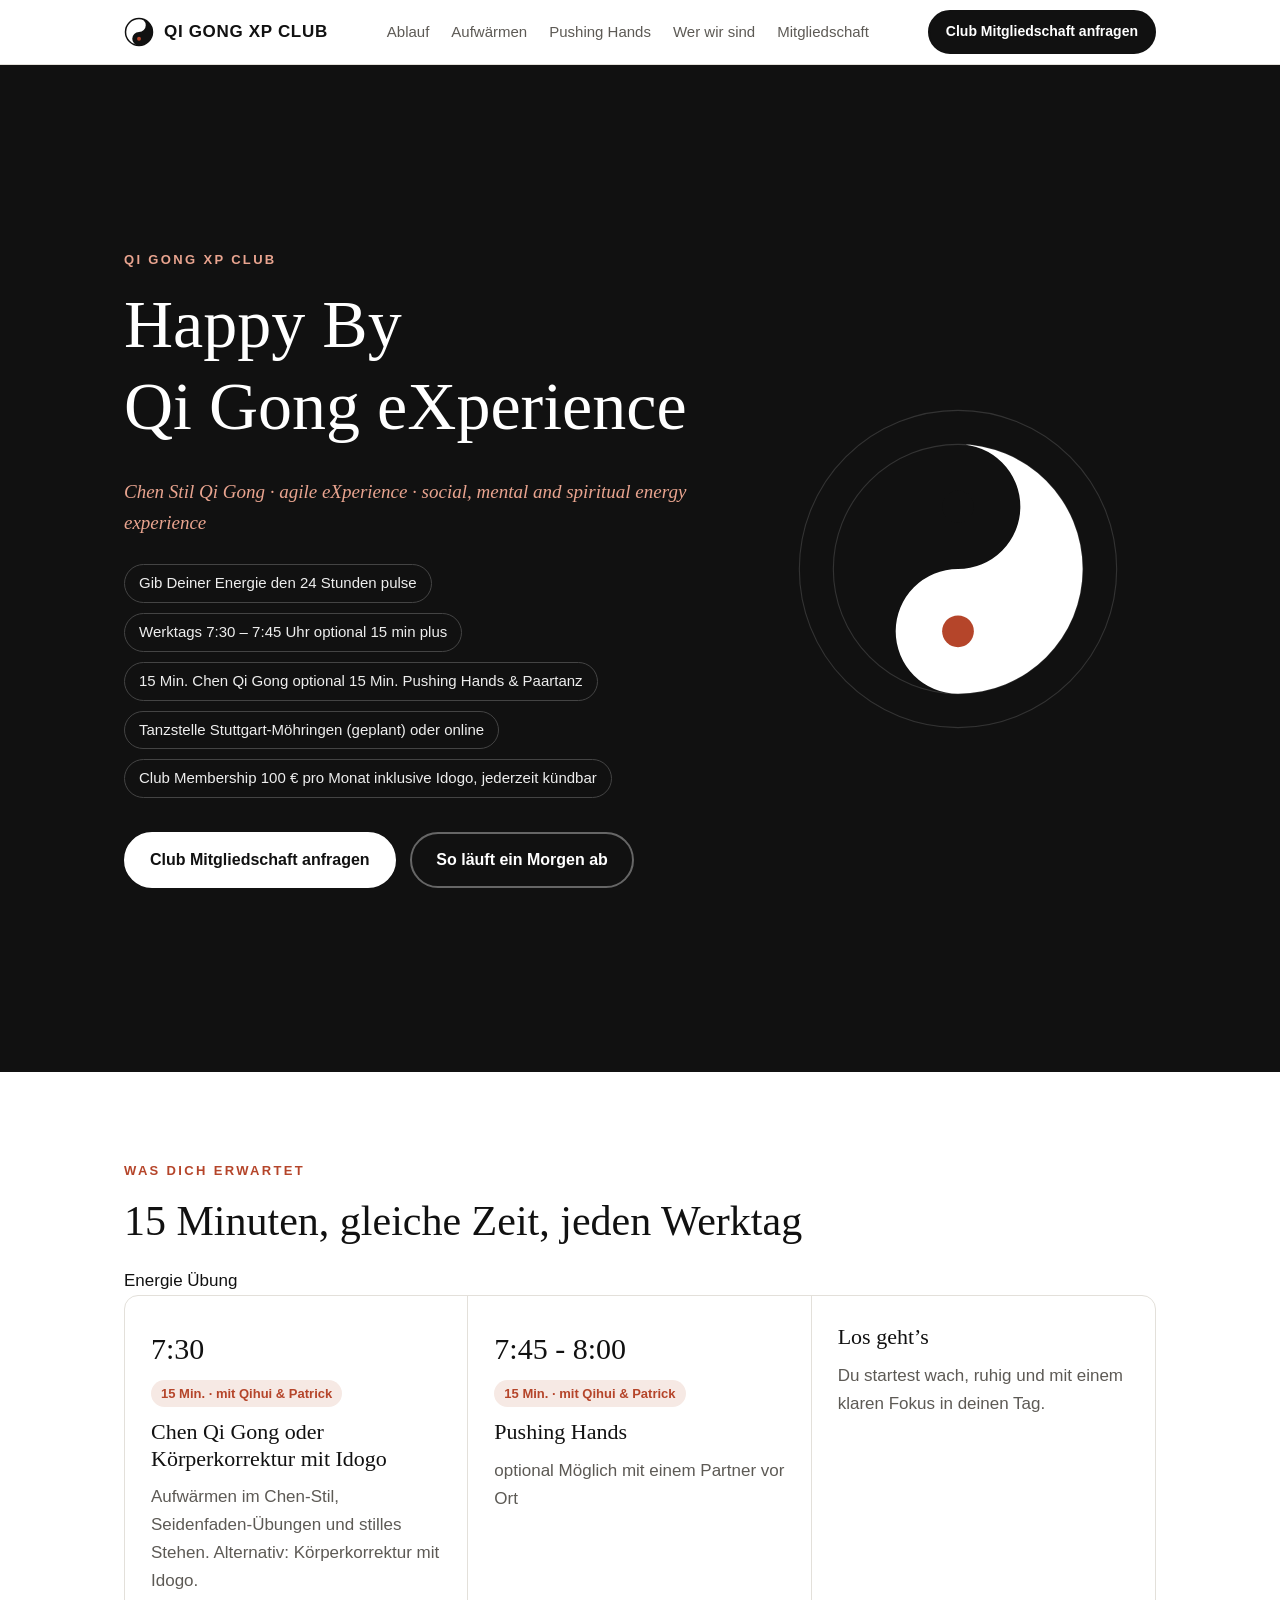
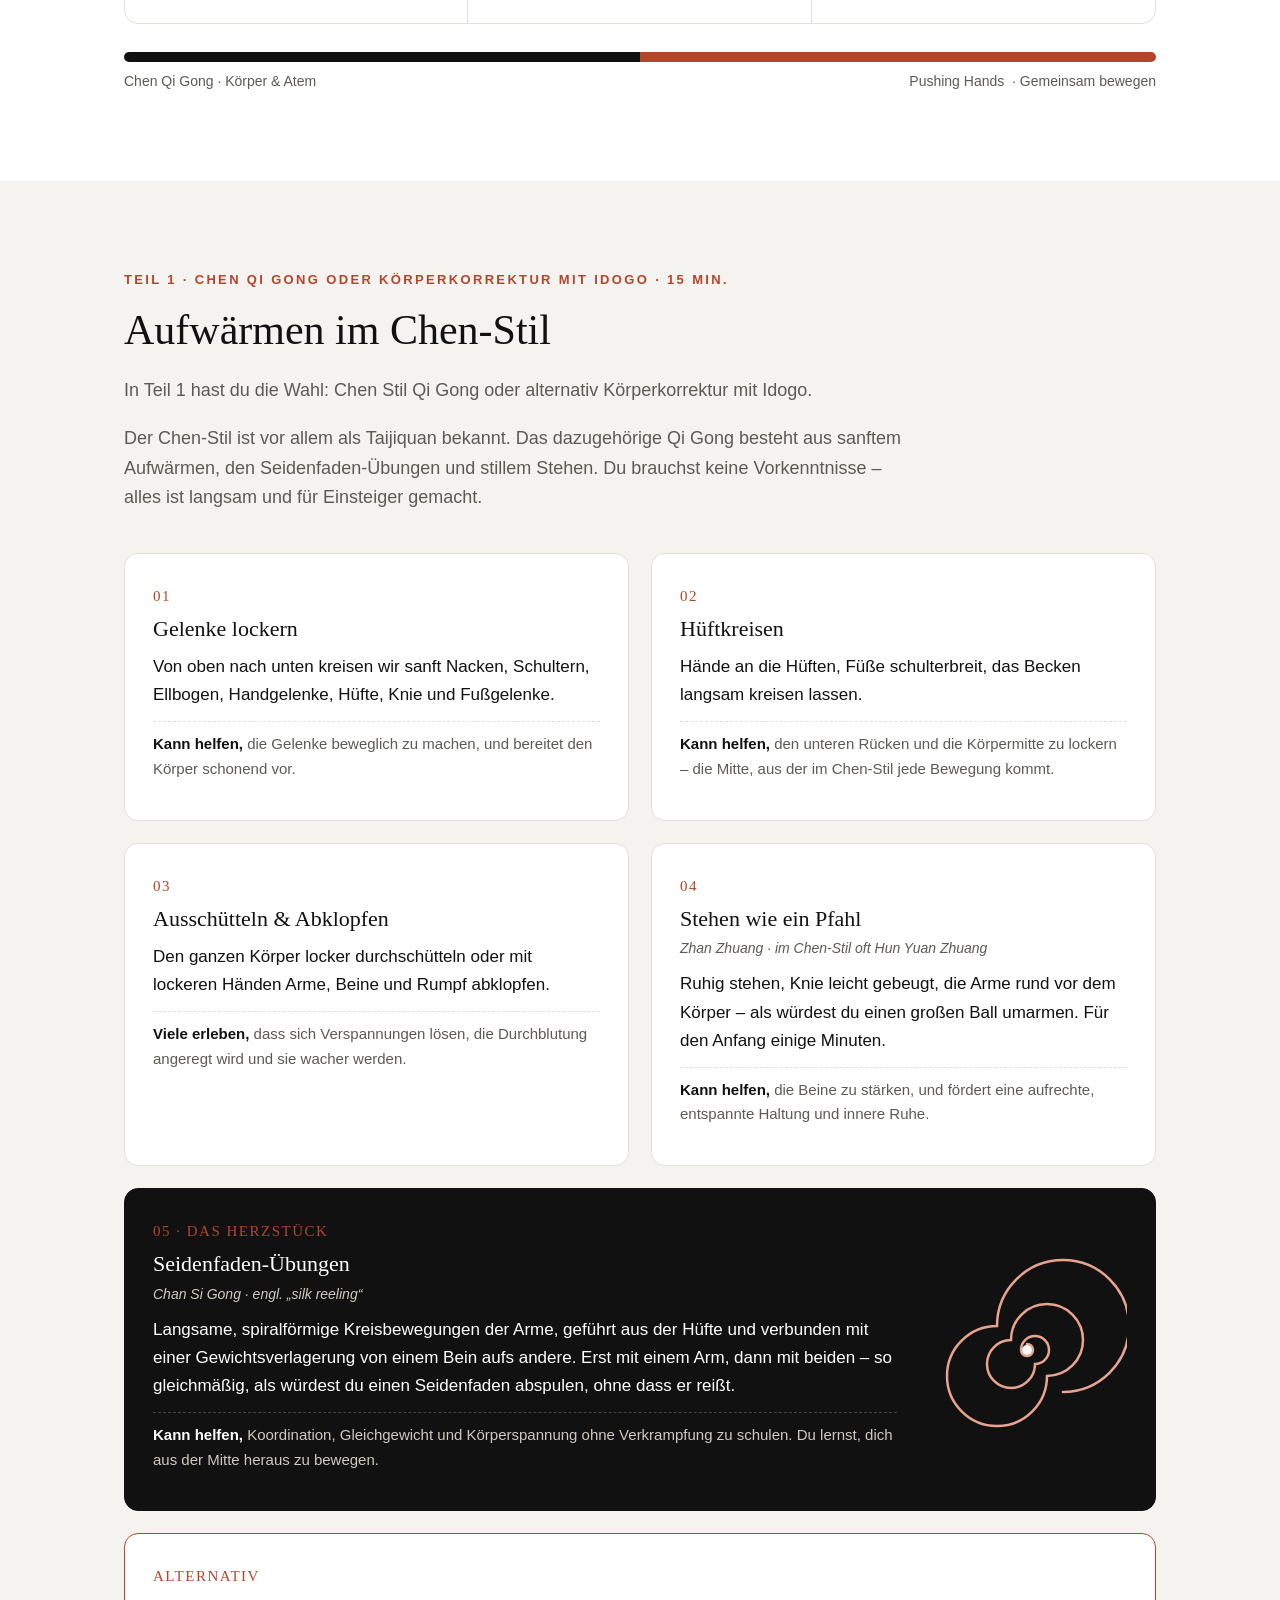
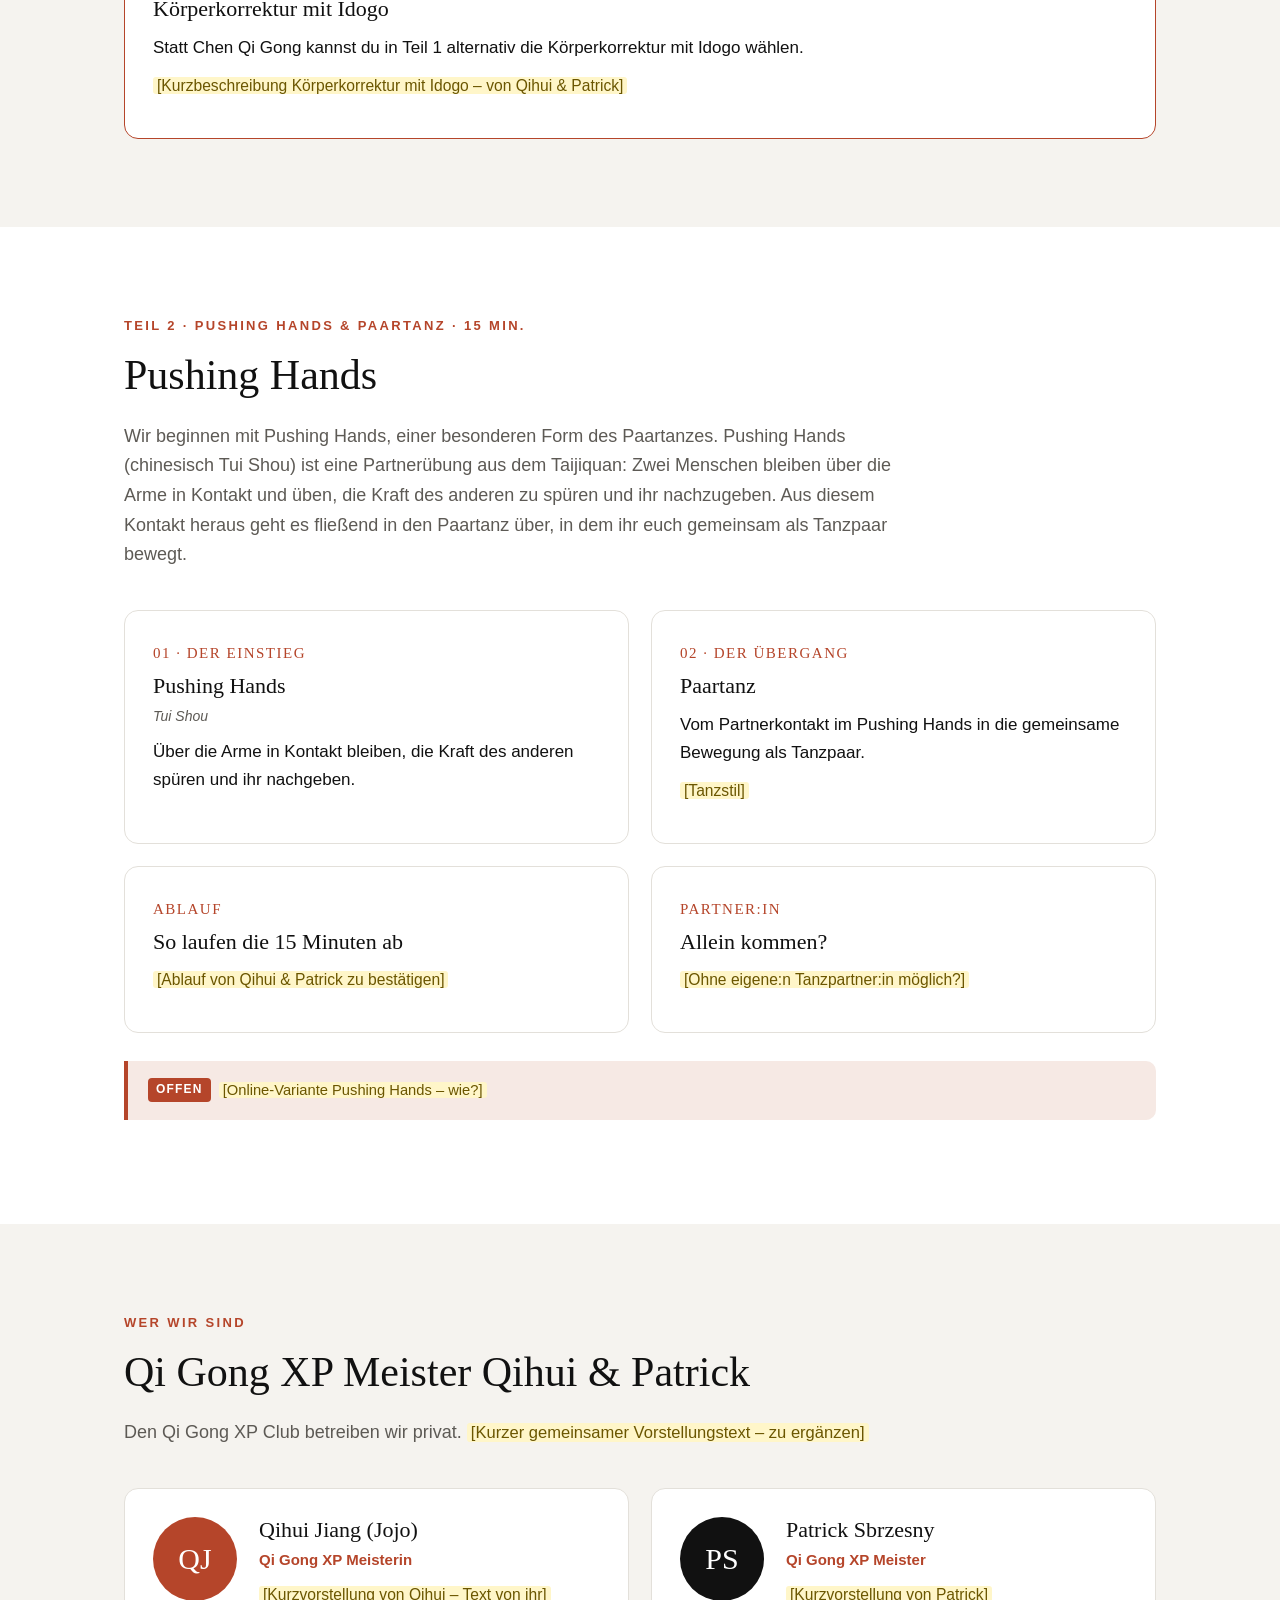
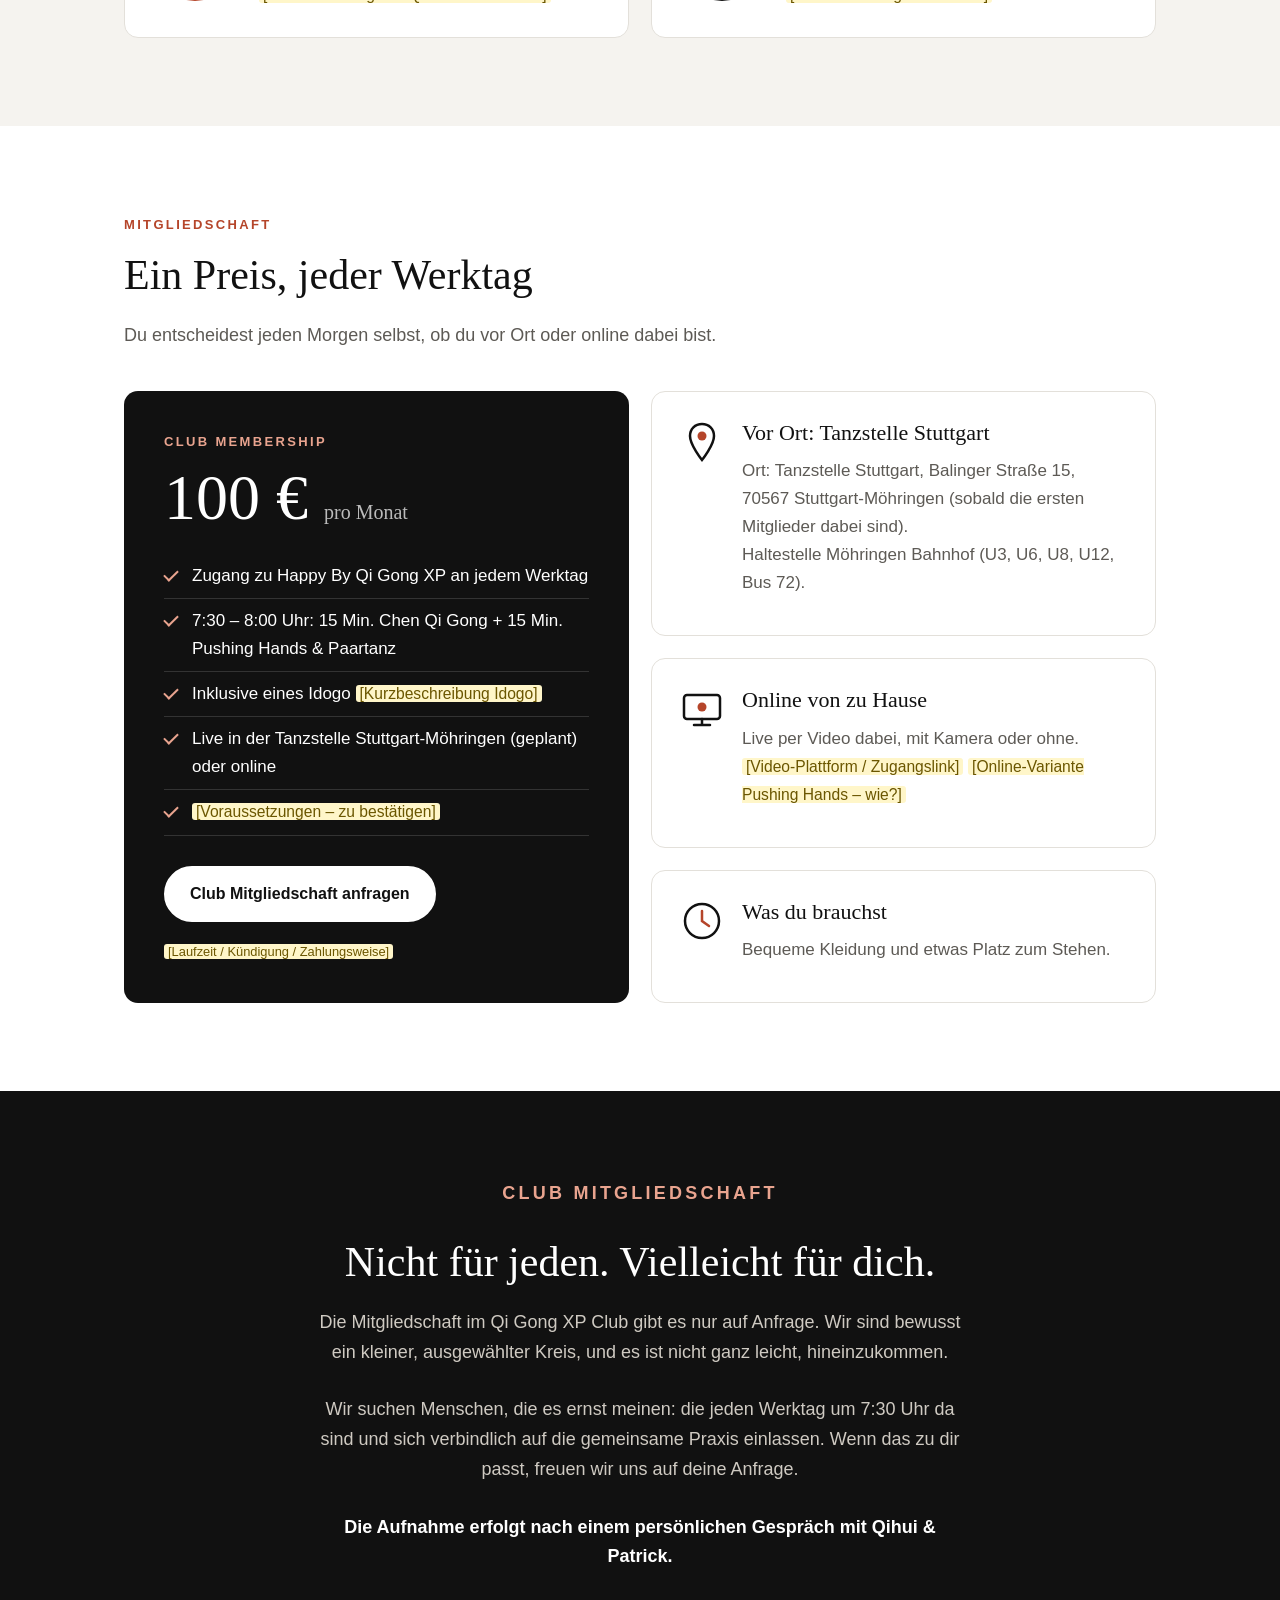
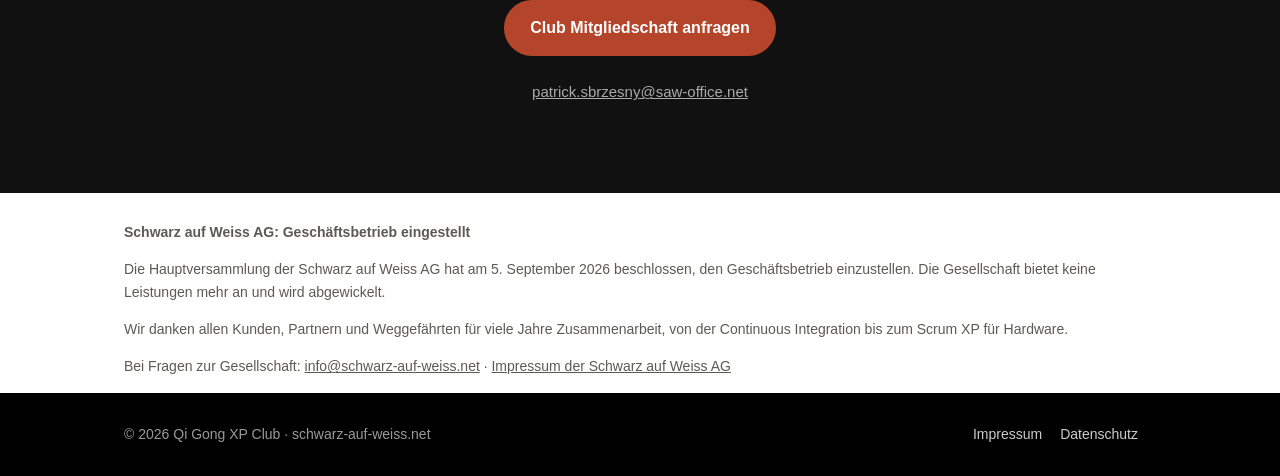
==== index.html @ 01de6d18 "Veranstaltungsort: Tanzstelle Stuttgart" ====
<!DOCTYPE html>
<html lang="de"><head>
<meta charset="utf-8">
<meta name="viewport" content="width=device-width, initial-scale=1">
<title>Happy By Qi Gong XP – Qi Gong XP Club, werktags 7:30 Uhr</title>
<meta name="description" content="Happy By Qi Gong XP: werktags 7:30–8:00 Uhr 15 Minuten Chen Qi Gong und 15 Minuten Pushing Hands, übergehend in Paartanz. Live vor Ort in Stuttgart-Möhringen (geplant: Tanzstelle Stuttgart, Balinger Straße 15) oder online. Club Membership 100 € pro Monat.">
<meta name="robots" content="noindex">
<style>
  :root{
    --ink:#111; --paper:#fff; --soft:#f5f3ef; --line:#e3e0da; --muted:#5d5a55;
    --accent:#b5452a; --accent-soft:#f6e9e4;
    --max:1080px;
    --font:-apple-system,BlinkMacSystemFont,"Segoe UI",Roboto,"Helvetica Neue",Arial,sans-serif;
    --serif:Georgia,"Times New Roman",serif;
  }
  *{box-sizing:border-box}
  html{scroll-behavior:smooth}
  body{margin:0;font-family:var(--font);color:var(--ink);background:var(--paper);line-height:1.65;font-size:17px;-webkit-font-smoothing:antialiased}
  a{color:inherit}
  .wrap{max-width:var(--max);margin:0 auto;padding:0 24px}
  header.nav{position:sticky;top:0;z-index:10;background:rgba(255,255,255,.94);backdrop-filter:blur(6px);border-bottom:1px solid var(--line)}
  header.nav .wrap{display:flex;align-items:center;justify-content:space-between;height:64px;gap:16px}
  .logo{display:flex;align-items:center;gap:10px;font-weight:700;letter-spacing:.04em;text-decoration:none}
  .logo svg{width:30px;height:30px}
  nav ul{list-style:none;display:flex;gap:22px;margin:0;padding:0;font-size:15px}
  nav a{text-decoration:none;color:var(--muted)}
  nav a:hover{color:var(--ink)}
  .btn{display:inline-block;background:var(--ink);color:#fff;text-decoration:none;padding:13px 24px;border-radius:999px;font-weight:600;font-size:16px;border:2px solid var(--ink);transition:.2s}
  .btn:hover{background:var(--accent);border-color:var(--accent)}
  .btn.ghost{background:transparent;color:var(--ink)}
  .btn.ghost:hover{background:var(--ink);color:#fff;border-color:var(--ink)}
  .btn.small{padding:8px 16px;font-size:14px}

  /* Hero */
  .hero{background:var(--ink);color:#fff;position:relative;overflow:hidden}
  .hero .wrap{display:grid;grid-template-columns:1.2fr .8fr;align-items:center;gap:40px;padding-top:96px;padding-bottom:96px}
  .eyebrow{text-transform:uppercase;letter-spacing:.18em;font-size:13px;color:var(--accent);font-weight:700;margin:0 0 14px}
  .hero .eyebrow{color:#e9a48f}
  h1,h2,h3{font-family:var(--serif);font-weight:400;line-height:1.2;margin:0 0 .5em}
  h1{font-size:clamp(40px,6vw,68px)}
  h2{font-size:clamp(30px,4vw,42px)}
  h3{font-size:22px}
  .hero p.tagline{font-family:var(--serif);font-style:italic;font-size:19px;color:#e9a48f;margin:-6px 0 18px;max-width:36em}
  .hero p.lead{font-size:20px;color:#d8d5cf;max-width:34em}
  .hero .facts{display:flex;flex-wrap:wrap;gap:10px;margin:26px 0 34px;padding:0;list-style:none}
  .hero .facts li{border:1px solid #444;border-radius:999px;padding:6px 14px;font-size:15px;color:#eee}
  .hero .btn{background:#fff;color:var(--ink);border-color:#fff}
  .hero .btn:hover{background:var(--accent);border-color:var(--accent);color:#fff}
  .hero .btn.ghost{background:transparent;color:#fff;border-color:#666;margin-left:10px}
  .hero-art{display:flex;justify-content:center}
  .hero-art svg{width:100%;max-width:340px;height:auto}

  section{padding:88px 0}
  section.alt{background:var(--soft)}
  .intro{max-width:44em;color:var(--muted);font-size:18px;margin-bottom:40px}

  /* Timeline */
  .timeline{display:grid;grid-template-columns:repeat(3,1fr);gap:0;border:1px solid var(--line);border-radius:14px;overflow:hidden;background:#fff}
  .tl{padding:28px 26px;border-right:1px solid var(--line)}
  .tl:last-child{border-right:none}
  .tl .time{font-family:var(--serif);font-size:30px}
  .tl .dur{display:inline-block;background:var(--accent-soft);color:var(--accent);font-weight:700;font-size:13px;padding:3px 10px;border-radius:999px;margin:6px 0 12px}
  .tl p{margin:0;color:var(--muted)}
  .bar{display:flex;height:10px;border-radius:999px;overflow:hidden;margin:28px 0 8px}
  .bar span:first-child{flex:1;background:var(--ink)}
  .bar span:last-child{flex:1;background:var(--accent)}
  .bar-legend{display:flex;justify-content:space-between;font-size:14px;color:var(--muted)}

  /* Cards */
  .cards{display:grid;grid-template-columns:repeat(2,1fr);gap:22px}
  .card{background:#fff;border:1px solid var(--line);border-radius:14px;padding:28px;position:relative}
  .card .num{font-family:var(--serif);color:var(--accent);font-size:15px;letter-spacing:.1em}
  .card h3{margin-top:6px}
  .card .zh{color:var(--muted);font-size:14px;font-style:italic;margin:-6px 0 10px}
  .card p{margin:0 0 10px}
  .card .effect{border-top:1px dashed var(--line);padding-top:10px;margin-top:12px;font-size:15px;color:var(--muted)}
  .card .effect strong{color:var(--ink)}
  .card.feature{grid-column:1/-1;background:var(--ink);color:#fff;border-color:var(--ink);display:grid;grid-template-columns:1fr 200px;gap:30px;align-items:center}
  .card.feature .zh,.card.feature .effect{color:#cfcac2}
  .card.feature .effect{border-color:#444}
  .card.feature .effect strong{color:#fff}
  .card.feature svg{width:100%;height:auto}

  /* Sitting */
  .sit{display:grid;grid-template-columns:.8fr 1.2fr;gap:56px;align-items:start}
  .sit-art{background:#fff;border:1px solid var(--line);border-radius:14px;padding:30px;display:flex;justify-content:center}
  .sit-art svg{width:100%;max-width:280px;height:auto}
  dl.steps{margin:0}
  dl.steps dt{font-weight:700;margin-top:18px;display:flex;align-items:center;gap:10px}
  dl.steps dt::before{content:"";width:8px;height:8px;border-radius:50%;background:var(--accent);flex:none}
  dl.steps dd{margin:4px 0 0 18px;color:var(--muted)}
  .note{background:var(--accent-soft);border-left:4px solid var(--accent);padding:16px 20px;border-radius:0 10px 10px 0;margin-top:28px;font-size:16px}
  .tag{display:inline-block;font-size:12px;font-weight:700;text-transform:uppercase;letter-spacing:.1em;background:var(--accent);color:#fff;padding:2px 8px;border-radius:4px;margin-right:8px;vertical-align:2px}

  /* Abschnitt-Layouts */
  .lead-quote{font-family:var(--serif);font-size:22px;line-height:1.5;max-width:40em;margin:0 0 14px}
  .form3{display:grid;grid-template-columns:repeat(3,1fr);gap:22px;margin:36px 0 48px}
  .form3 .q h3{margin:0 0 8px}
  .steps5{list-style:none;margin:0 0 14px;padding:0;border:1px solid var(--line);border-radius:14px;background:#fff;overflow:hidden}
  .steps5 li{display:grid;grid-template-columns:70px 1fr;gap:20px;padding:20px 26px;border-bottom:1px solid var(--line)}
  .steps5 li:last-child{border-bottom:none}
  .steps5 .min{font-family:var(--serif);font-size:26px;color:var(--accent);line-height:1.1}
  .steps5 .min small{display:block;font-family:var(--font);font-size:12px;color:var(--muted);letter-spacing:.08em;text-transform:uppercase}
  .steps5 h3{font-size:20px;margin:0 0 4px}
  .steps5 p{margin:0;color:var(--muted)}
  .sub{font-family:var(--serif);font-size:26px;margin:48px 0 18px}
  .qlist{display:grid;grid-template-columns:repeat(5,1fr);gap:14px}
  .qlist .q{padding:22px}
  .qlist .q .mark{font-size:36px}
  .qlist .q p.big{font-size:19px;margin:6px 0 0}
  .copylines{display:grid;grid-template-columns:repeat(3,1fr);gap:22px;margin-top:40px}
  .copylines p{margin:0;font-family:var(--serif);font-size:19px;border-left:3px solid var(--accent);padding-left:16px}
  @media (max-width:860px){.form3,.copylines,.qlist{grid-template-columns:1fr}.steps5 li{grid-template-columns:56px 1fr;padding:18px}}
  /* Karten */
  .questions{display:grid;grid-template-columns:repeat(auto-fit,minmax(260px,1fr));gap:22px;margin-top:10px}
  .q{border:1px solid var(--line);border-radius:14px;padding:30px;background:#fff}
  .q .mark{font-family:var(--serif);font-size:56px;line-height:1;color:var(--accent)}
  .q p.big{font-family:var(--serif);font-size:24px;margin:8px 0 10px;color:var(--ink)}
  .q p{color:var(--muted);margin:0}
  .q p.big{color:var(--ink);margin:8px 0 10px}

  /* About */
  .people{display:grid;grid-template-columns:repeat(2,1fr);gap:22px}
  .person{display:flex;gap:22px;align-items:flex-start;border:1px solid var(--line);border-radius:14px;padding:28px;background:#fff}
  .avatar{flex:none;width:84px;height:84px;border-radius:50%;background:var(--ink);color:#fff;display:flex;align-items:center;justify-content:center;font-family:var(--serif);font-size:30px}
  .person.q2 .avatar{background:var(--accent)}
  .person .role{color:var(--accent);font-weight:600;font-size:15px;margin:-6px 0 8px}
  .person p{margin:0;color:var(--muted)}
  .ph{background:#fff6c9;color:#6b5600;padding:0 4px;border-radius:3px;font-size:.92em}
  .card.feature .ph,.hero .ph,footer .ph,.contact .ph{background:#3a3524;color:#ffe58a}

  /* Pricing */
  .pricing{display:grid;grid-template-columns:1fr 1fr;gap:22px;align-items:stretch}
  .price-card{background:var(--ink);color:#fff;border-radius:14px;padding:40px}
  .price{font-family:var(--serif);font-size:64px;line-height:1;margin:10px 0}
  .price small{font-size:20px;color:#bbb}
  .price-card ul{list-style:none;padding:0;margin:24px 0 30px}
  .price-card li{padding:8px 0 8px 28px;border-bottom:1px solid #333;position:relative}
  .price-card li::before{content:"";position:absolute;left:0;top:16px;width:12px;height:6px;border-left:2px solid #e9a48f;border-bottom:2px solid #e9a48f;transform:rotate(-45deg)}
  .price-card .btn{background:#fff;color:var(--ink);border-color:#fff}
  .price-card .btn:hover{background:var(--accent);border-color:var(--accent);color:#fff}
  .modes{display:grid;gap:22px}
  .mode{border:1px solid var(--line);border-radius:14px;padding:28px;background:#fff;display:flex;gap:18px}
  .mode svg{flex:none;width:44px;height:44px}
  .mode p{margin:0;color:var(--muted)}

  /* Contact */
  .contact{background:var(--ink);color:#fff;text-align:center}
  .contact p{color:#cfcac2;max-width:36em;margin:0 auto 28px;font-size:18px}
  .contact .btn{background:var(--accent);border-color:var(--accent)}
  .contact .btn:hover{background:#fff;color:var(--ink);border-color:#fff}
  .contact .meta{margin-top:24px;font-size:15px;color:#aaa}

  footer{background:#000;color:#999;font-size:14px;padding:30px 0}
  footer .wrap{display:flex;flex-wrap:wrap;justify-content:space-between;gap:14px}
  footer a{color:#ccc;text-decoration:none;margin-right:18px}

  .disclaimer{font-size:14px;color:var(--muted);margin-top:28px}

  @media (max-width:860px){
    nav ul{display:none}
    .hero .wrap,.sit,.pricing,.people{grid-template-columns:1fr}
    .hero .wrap{padding-top:64px;padding-bottom:64px}
    .hero-art{order:-1}
    .hero-art svg{max-width:200px}
    .timeline{grid-template-columns:1fr}
    .tl{border-right:none;border-bottom:1px solid var(--line)}
    .tl:last-child{border-bottom:none}
    .cards{grid-template-columns:1fr}
    .card.feature{grid-template-columns:1fr}
    .card.feature svg{max-width:160px}
    section{padding:64px 0}
    .hero .btn.ghost{margin:10px 0 0}
    .logo{font-size:14px;white-space:nowrap}
    .btn.small{white-space:nowrap;padding:7px 12px;font-size:13px}
    .logo-text{display:none}
    .person{flex-direction:column;gap:14px}
    .ph{white-space:normal}
    .price{font-size:52px}
    .price-card{padding:30px 24px}
  }
</style>
</head>
<body style="">


<header class="nav">
  <div class="wrap">
    <a class="logo" href="#top" aria-label="Qi Gong XP Club">
      <svg viewBox="0 0 40 40" aria-hidden="true"><circle cx="20" cy="20" r="18" fill="none" stroke="#111" stroke-width="2"></circle><path d="M20 2a18 18 0 0 1 0 36a9 9 0 0 1 0-18a9 9 0 0 0 0-18z" fill="#111"></path><circle cx="20" cy="11" r="2.6" fill="#fff"></circle><circle cx="20" cy="29" r="2.6" fill="#b5452a"></circle></svg>
      <span class="logo-text">QI GONG XP CLUB</span>
    </a>
    <nav aria-label="Hauptnavigation">
      <ul>
        <li><a href="#ablauf">Ablauf</a></li>
        <li><a href="#aufwaermen">Aufwärmen</a></li>
        <li><a href="#pushing-hands">Pushing Hands</a></li>
        <li><a href="#wir">Wer wir sind</a></li>
        <li><a href="#mitgliedschaft">Mitgliedschaft</a></li>
      </ul>
    </nav>
    <a class="btn small" href="#kontakt">Club Mitgliedschaft anfragen</a>
  </div>
</header>

<main id="top">

<!-- HERO -->
<section class="hero" aria-labelledby="hero-title">
  <div class="wrap">
    <div>
      <p class="eyebrow">Qi Gong XP Club</p>
      <h1 id="hero-title">Happy By <span style="white-space:nowrap">Qi Gong eXperience</span></h1>
      <p class="tagline" lang="en">Chen Stil Qi Gong · agile eXperience · social, mental and spiritual energy experience</p>
      <ul class="facts"><li>Gib Deiner Energie den 24 Stunden pulse</li><li>Werktags 7:30 – 7:45 Uhr optional 15 min plus</li>
        <li>15 Min. Chen Qi Gong optional 15 Min. Pushing Hands &amp; Paartanz</li>
        <li>Tanzstelle Stuttgart-Möhringen (geplant) oder online</li>
        <li>Club Membership 100 € pro Monat inklusive Idogo, jederzeit kündbar</li>
      </ul>
      <a class="btn" href="#kontakt">Club Mitgliedschaft anfragen</a>
      <a class="btn ghost" href="#ablauf">So läuft ein Morgen ab</a>
    </div>
    <div class="hero-art" aria-hidden="true">
      <svg viewBox="0 0 300 300">
        <circle cx="150" cy="150" r="140" fill="none" stroke="#333" stroke-width="1"></circle>
        <circle cx="150" cy="150" r="110" fill="none" stroke="#333" stroke-width="1"></circle>
        <path d="M150 40 a110 110 0 0 1 0 220 a55 55 0 0 1 0-110 a55 55 0 0 0 0-110z" fill="#fff"></path>
        <circle cx="150" cy="95" r="14" fill="#111"></circle>
        <circle cx="150" cy="205" r="14" fill="#b5452a"></circle>
      </svg>
    </div>
  </div>
</section>

<!-- ABLAUF -->
<section id="ablauf" aria-labelledby="ablauf-title">
  <div class="wrap">
    <p class="eyebrow">Was dich erwartet</p>
    <h2 id="ablauf-title">15 Minuten, gleiche Zeit, jeden Werktag</h2><div>Energie Übung</div>
    <div class="timeline"><div class="tl"><div class="time">7:30</div>
        <span class="dur">15 Min. · mit Qihui &amp; Patrick</span>
        <h3>Chen Qi Gong oder Körperkorrektur mit Idogo</h3>
        <p>Aufwärmen im Chen-Stil, Seidenfaden-Übungen und stilles Stehen. Alternativ: Körperkorrektur mit Idogo.</p>
      </div>
      <div class="tl">
        <div class="time">7:45 - 8:00</div>
        <span class="dur">15 Min. · mit Qihui &amp; Patrick</span>
        <h3>Pushing Hands</h3>
        <p>optional Möglich mit einem Partner vor Ort</p></div><div class="tl"><h3>Los geht’s</h3>
        <p>Du startest wach, ruhig und mit einem klaren Fokus in deinen Tag.</p>
      </div>
    </div>
    <div class="bar" aria-hidden="true"><span></span><span></span></div>
    <div class="bar-legend"><span>Chen Qi Gong · Körper &amp; Atem</span><span>Pushing Hands&nbsp; · Gemeinsam bewegen</span></div>
  </div>
</section>

<!-- AUFWÄRMEN -->
<section id="aufwaermen" class="alt" aria-labelledby="aufwaermen-title">
  <div class="wrap">
    <p class="eyebrow">Teil 1 · Chen Qi Gong oder Körperkorrektur mit Idogo · 15 Min.</p>
    <h2 id="aufwaermen-title">Aufwärmen im Chen-Stil</h2>
    <p class="intro" style="margin-bottom:14px">In Teil 1 hast du die Wahl: Chen Stil Qi Gong oder alternativ Körperkorrektur mit Idogo.</p>
    <p class="intro">Der Chen-Stil ist vor allem als Taijiquan bekannt. Das dazugehörige Qi Gong besteht aus sanftem Aufwärmen, den Seidenfaden-Übungen und stillem Stehen. Du brauchst keine Vorkenntnisse – alles ist langsam und für Einsteiger gemacht.</p>

    <div class="cards">
      <article class="card">
        <span class="num">01</span>
        <h3>Gelenke lockern</h3>
        <p>Von oben nach unten kreisen wir sanft Nacken, Schultern, Ellbogen, Handgelenke, Hüfte, Knie und Fußgelenke.</p>
        <p class="effect"><strong>Kann helfen,</strong> die Gelenke beweglich zu machen, und bereitet den Körper schonend vor.</p>
      </article>
      <article class="card">
        <span class="num">02</span>
        <h3>Hüftkreisen</h3>
        <p>Hände an die Hüften, Füße schulterbreit, das Becken langsam kreisen lassen.</p>
        <p class="effect"><strong>Kann helfen,</strong> den unteren Rücken und die Körpermitte zu lockern – die Mitte, aus der im Chen-Stil jede Bewegung kommt.</p>
      </article>
      <article class="card">
        <span class="num">03</span>
        <h3>Ausschütteln &amp; Abklopfen</h3>
        <p>Den ganzen Körper locker durchschütteln oder mit lockeren Händen Arme, Beine und Rumpf abklopfen.</p>
        <p class="effect"><strong>Viele erleben,</strong> dass sich Verspannungen lösen, die Durchblutung angeregt wird und sie wacher werden.</p>
      </article>
      <article class="card">
        <span class="num">04</span>
        <h3>Stehen wie ein Pfahl</h3>
        <p class="zh">Zhan Zhuang · im Chen-Stil oft Hun Yuan Zhuang</p>
        <p>Ruhig stehen, Knie leicht gebeugt, die Arme rund vor dem Körper – als würdest du einen großen Ball umarmen. Für den Anfang einige Minuten.</p>
        <p class="effect"><strong>Kann helfen,</strong> die Beine zu stärken, und fördert eine aufrechte, entspannte Haltung und innere Ruhe.</p>
      </article>
      <article class="card feature">
        <div>
          <span class="num">05 · DAS HERZSTÜCK</span>
          <h3>Seidenfaden-Übungen</h3>
          <p class="zh">Chan Si Gong · engl. „silk reeling“</p>
          <p>Langsame, spiralförmige Kreisbewegungen der Arme, geführt aus der Hüfte und verbunden mit einer Gewichtsverlagerung von einem Bein aufs andere. Erst mit einem Arm, dann mit beiden – so gleichmäßig, als würdest du einen Seidenfaden abspulen, ohne dass er reißt.</p>
          <p class="effect"><strong>Kann helfen,</strong> Koordination, Gleichgewicht und Körperspannung ohne Verkrampfung zu schulen. Du lernst, dich aus der Mitte heraus zu bewegen.</p>
        </div>
        <svg viewBox="0 0 200 200" aria-hidden="true">
          <path d="M100 100 m0 -6 a6 6 0 1 1 -6 6 a14 14 0 1 1 14 14 a24 24 0 1 1 -24 -24 a36 36 0 1 1 36 36 a50 50 0 1 1 -50 -50 a66 66 0 1 1 66 66" fill="none" stroke="#e9a48f" stroke-width="2.5" stroke-linecap="round"></path>
          <circle cx="100" cy="100" r="5" fill="#fff"></circle>
        </svg>
      </article>
      <article class="card" id="idogo" style="grid-column:1/-1;border-color:var(--accent)">
        <span class="num">ALTERNATIV</span>
        <h3>Körperkorrektur mit Idogo</h3>
        <p>Statt Chen Qi Gong kannst du in Teil 1 alternativ die Körperkorrektur mit Idogo wählen.</p>
        <p><span class="ph">[Kurzbeschreibung Körperkorrektur mit Idogo – von Qihui &amp; Patrick]</span></p>
      </article>
    </div>
  </div>
</section>

<!-- PUSHING HANDS & PAARTANZ -->
<section id="pushing-hands" aria-labelledby="ph-title">
  <div class="wrap">
    <p class="eyebrow">Teil 2 · Pushing Hands &amp; Paartanz · 15 Min.</p>
    <h2 id="ph-title">Pushing Hands</h2>
    <p class="intro">Wir beginnen mit Pushing Hands, einer besonderen Form des Paartanzes. Pushing Hands (chinesisch Tui Shou) ist eine Partnerübung aus dem Taijiquan: Zwei Menschen bleiben über die Arme in Kontakt und üben, die Kraft des anderen zu spüren und ihr nachzugeben. Aus diesem Kontakt heraus geht es fließend in den Paartanz über, in dem ihr euch gemeinsam als Tanzpaar bewegt.</p>
    <div class="cards">
      <article class="card">
        <span class="num">01 · DER EINSTIEG</span>
        <h3>Pushing Hands</h3>
        <p class="zh">Tui Shou</p>
        <p>Über die Arme in Kontakt bleiben, die Kraft des anderen spüren und ihr nachgeben.</p>
      </article>
      <article class="card">
        <span class="num">02 · DER ÜBERGANG</span>
        <h3>Paartanz</h3>
        <p>Vom Partnerkontakt im Pushing Hands in die gemeinsame Bewegung als Tanzpaar.</p>
        <p><span class="ph">[Tanzstil]</span></p>
      </article>
      <article class="card">
        <span class="num">ABLAUF</span>
        <h3>So laufen die 15 Minuten ab</h3>
        <p><span class="ph">[Ablauf von Qihui &amp; Patrick zu bestätigen]</span></p>
      </article>
      <article class="card">
        <span class="num">PARTNER:IN</span>
        <h3>Allein kommen?</h3>
        <p><span class="ph">[Ohne eigene:n Tanzpartner:in möglich?]</span></p>
      </article>
    </div>
    <p class="note"><span class="tag">Offen</span><span class="ph">[Online-Variante Pushing Hands – wie?]</span></p>
  </div>
</section>

<!-- WER WIR SIND -->
<section id="wir" class="alt" aria-labelledby="wir-title">
  <div class="wrap">
    <p class="eyebrow">Wer wir sind</p>
    <h2 id="wir-title">Qi Gong XP Meister Qihui &amp; Patrick</h2>
    <p class="intro">Den Qi Gong XP Club betreiben wir privat. <span class="ph">[Kurzer gemeinsamer Vorstellungstext – zu ergänzen]</span></p>
    <div class="people">
      <div class="person q2">
        <div class="avatar" aria-hidden="true">QJ</div>
        <div>
          <h3>Qihui Jiang (Jojo)</h3>
          <p class="role">Qi Gong XP Meisterin</p>
          <p><span class="ph">[Kurzvorstellung von Qihui – Text von ihr]</span></p>
        </div>
      </div>
      <div class="person">
        <div class="avatar" aria-hidden="true">PS</div>
        <div>
          <h3>Patrick Sbrzesny</h3>
          <p class="role">Qi Gong XP Meister</p>
          <p><span class="ph">[Kurzvorstellung von Patrick]</span></p>
        </div>
      </div>
    </div>
  </div>
</section>

<!-- MITGLIEDSCHAFT -->
<section id="mitgliedschaft" aria-labelledby="mitglied-title">
  <div class="wrap">
    <p class="eyebrow">Mitgliedschaft</p>
    <h2 id="mitglied-title">Ein Preis, jeder Werktag</h2>
    <p class="intro">Du entscheidest jeden Morgen selbst, ob du vor Ort oder online dabei bist.</p>
    <div class="pricing">
      <div class="price-card">
        <p class="eyebrow" style="color:#e9a48f">Club Membership</p>
        <div class="price">100 € <small>pro Monat</small></div>
        <ul>
          <li>Zugang zu Happy By Qi Gong XP an jedem Werktag</li>
          <li>7:30 – 8:00 Uhr: 15 Min. Chen Qi Gong + 15 Min. Pushing Hands &amp; Paartanz</li>
          <li>Inklusive eines Idogo <span class="ph">[Kurzbeschreibung Idogo]</span></li>
          <li>Live in der Tanzstelle Stuttgart-Möhringen (geplant) oder online</li>
          <li><span class="ph">[Voraussetzungen – zu bestätigen]</span></li>
        </ul>
        <a class="btn" href="#kontakt">Club Mitgliedschaft anfragen</a>
        <p style="font-size:14px;color:#aaa;margin:18px 0 0"><span class="ph">[Laufzeit / Kündigung / Zahlungsweise]</span></p>
      </div>
      <div class="modes">
        <div class="mode">
          <svg viewBox="0 0 44 44" aria-hidden="true"><path d="M22 4c-7 0-12 5-12 12 0 9 12 24 12 24s12-15 12-24c0-7-5-12-12-12z" fill="none" stroke="#111" stroke-width="2.5"></path><circle cx="22" cy="16" r="4.5" fill="#b5452a"></circle></svg>
          <div>
            <h3>Vor Ort: Tanzstelle Stuttgart</h3>
            <p>Ort: Tanzstelle Stuttgart, Balinger Straße 15, 70567 Stuttgart-Möhringen (sobald die ersten Mitglieder dabei sind).<br>Haltestelle Möhringen Bahnhof (U3, U6, U8, U12, Bus 72).</p>
          </div>
        </div>
        <div class="mode">
          <svg viewBox="0 0 44 44" aria-hidden="true"><rect x="4" y="8" width="36" height="24" rx="3" fill="none" stroke="#111" stroke-width="2.5"></rect><path d="M14 38h16M22 32v6" stroke="#111" stroke-width="2.5" stroke-linecap="round"></path><circle cx="22" cy="20" r="4.5" fill="#b5452a"></circle></svg>
          <div>
            <h3>Online von zu Hause</h3>
            <p>Live per Video dabei, mit Kamera oder ohne.<br><span class="ph">[Video-Plattform / Zugangslink]</span> <span class="ph">[Online-Variante Pushing Hands – wie?]</span></p>
          </div>
        </div>
        <div class="mode">
          <svg viewBox="0 0 44 44" aria-hidden="true"><circle cx="22" cy="22" r="17" fill="none" stroke="#111" stroke-width="2.5"></circle><path d="M22 12v10l7 5" fill="none" stroke="#b5452a" stroke-width="2.5" stroke-linecap="round"></path></svg>
          <div>
            <h3>Was du brauchst</h3>
            <p>Bequeme Kleidung und etwas Platz zum Stehen.</p>
          </div>
        </div>
      </div>
    </div>
  </div>
</section>

<!-- KONTAKT -->
<section id="kontakt" class="contact" aria-labelledby="kontakt-title">
  <div class="wrap">
    <p class="eyebrow" style="color:#e9a48f">Club Mitgliedschaft</p>
    <h2 id="kontakt-title">Nicht für jeden. Vielleicht für dich.</h2>
    <p>Die Mitgliedschaft im Qi Gong XP Club gibt es nur auf Anfrage. Wir sind bewusst ein kleiner, ausgewählter Kreis, und es ist nicht ganz leicht, hineinzukommen.</p>
    <p>Wir suchen Menschen, die es ernst meinen: die jeden Werktag um 7:30 Uhr da sind und sich verbindlich auf die gemeinsame Praxis einlassen. Wenn das zu dir passt, freuen wir uns auf deine Anfrage.</p>
    <p style="color:#fff"><strong>Die Aufnahme erfolgt nach einem persönlichen Gespräch mit Qihui &amp; Patrick.</strong></p>
    <a class="btn" href="mailto:patrick.sbrzesny@saw-office.net?subject=Anfrage%20Club%20Mitgliedschaft%20%E2%80%93%20Happy%20By%20Qi%20Gong%20XP">Club Mitgliedschaft anfragen</a>
    <div class="meta"><a href="mailto:patrick.sbrzesny@saw-office.net">patrick.sbrzesny@saw-office.net</a></div>
  </div>
</section>

<div class="wrap">
  <div class="disclaimer" id="schwarz-auf-weiss-ag">
    <p><strong>Schwarz auf Weiss AG: Geschäftsbetrieb eingestellt</strong></p>
    <p>Die Hauptversammlung der Schwarz auf Weiss AG hat am 5. September 2026 beschlossen, den Geschäftsbetrieb einzustellen. Die Gesellschaft bietet keine Leistungen mehr an und wird abgewickelt.</p>
    <p>Wir danken allen Kunden, Partnern und Weggefährten für viele Jahre Zusammenarbeit, von der Continuous Integration bis zum Scrum XP für Hardware.</p>
    <p>Bei Fragen zur Gesellschaft: <a href="mailto:info@schwarz-auf-weiss.net">info@schwarz-auf-weiss.net</a> · <a href="impressum-ag.html">Impressum der Schwarz auf Weiss AG</a></p>
  </div>
</div>

</main>

<footer>
  <div class="wrap">
    <div>© 2026 Qi Gong XP Club · schwarz-auf-weiss.net</div>
    <div><a href="impressum.html">Impressum</a><a href="datenschutz.html">Datenschutz</a></div>
  </div>
</footer>



</body></html>
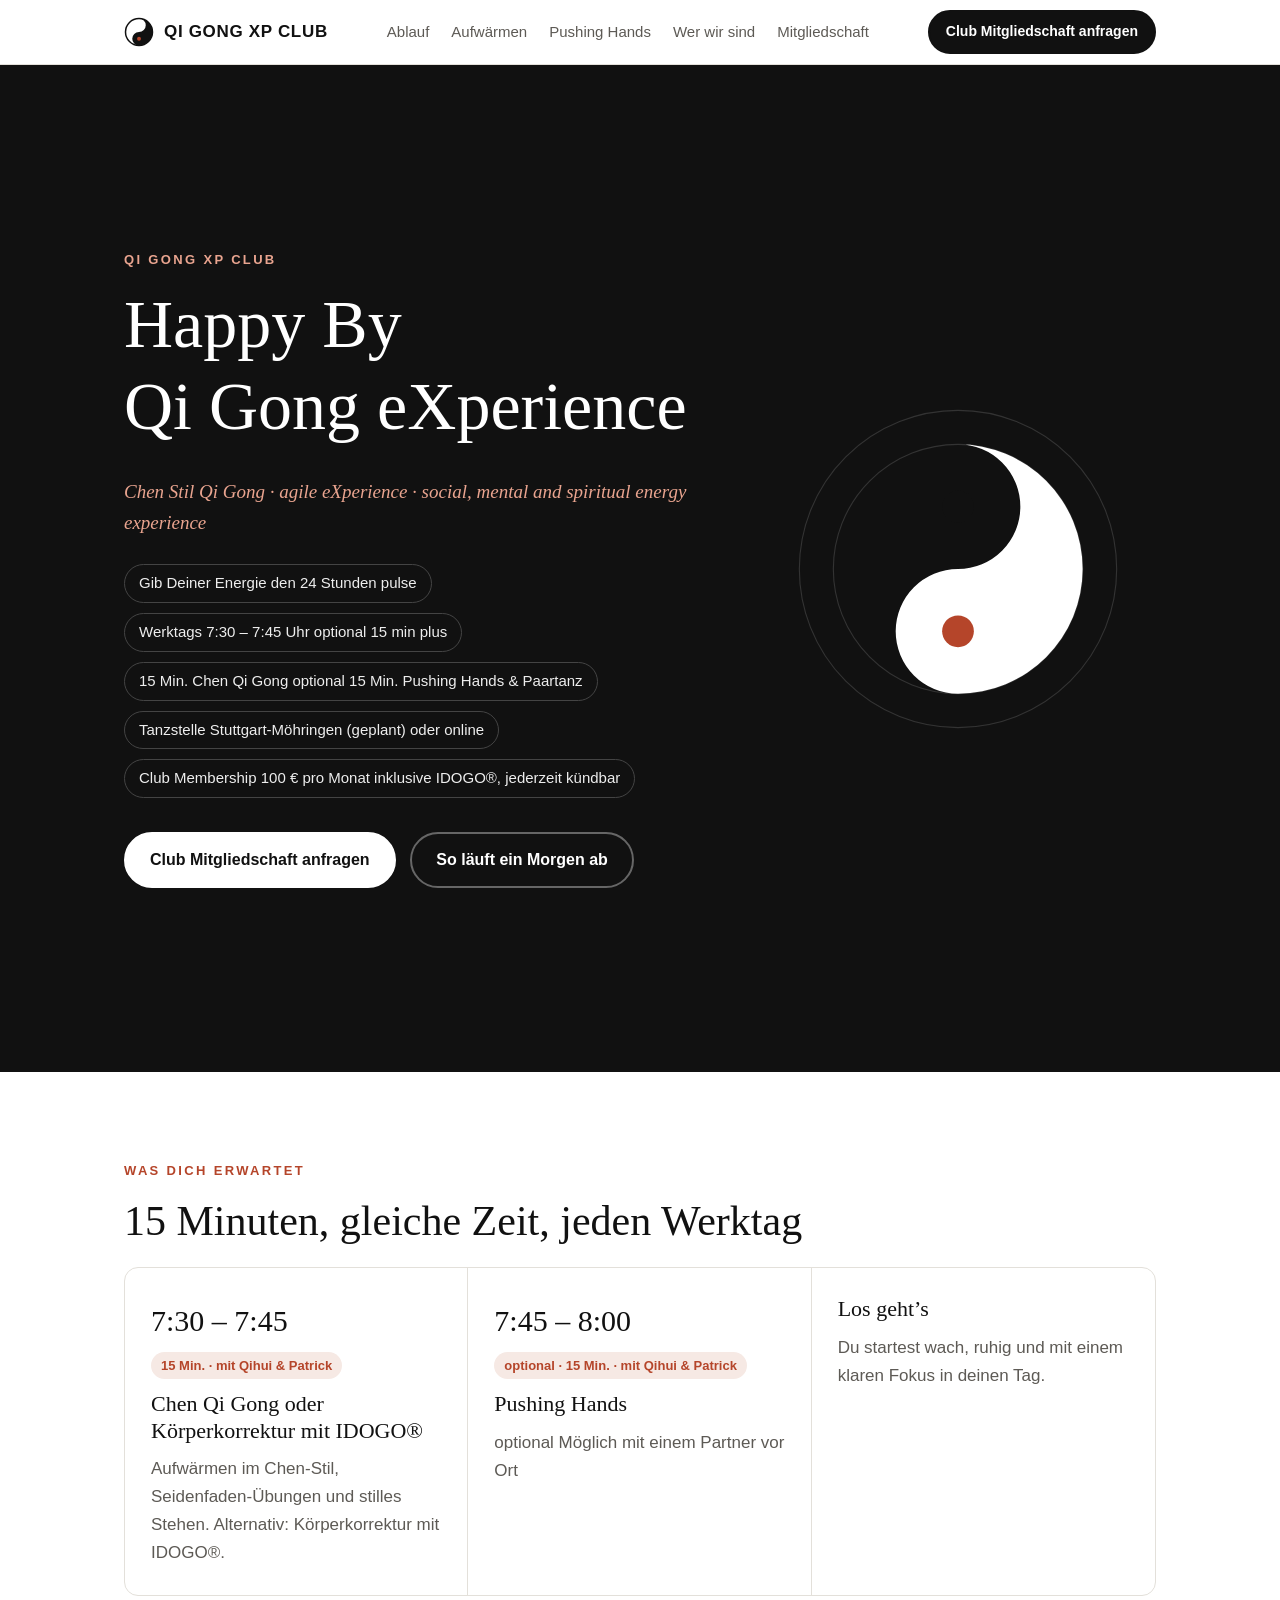
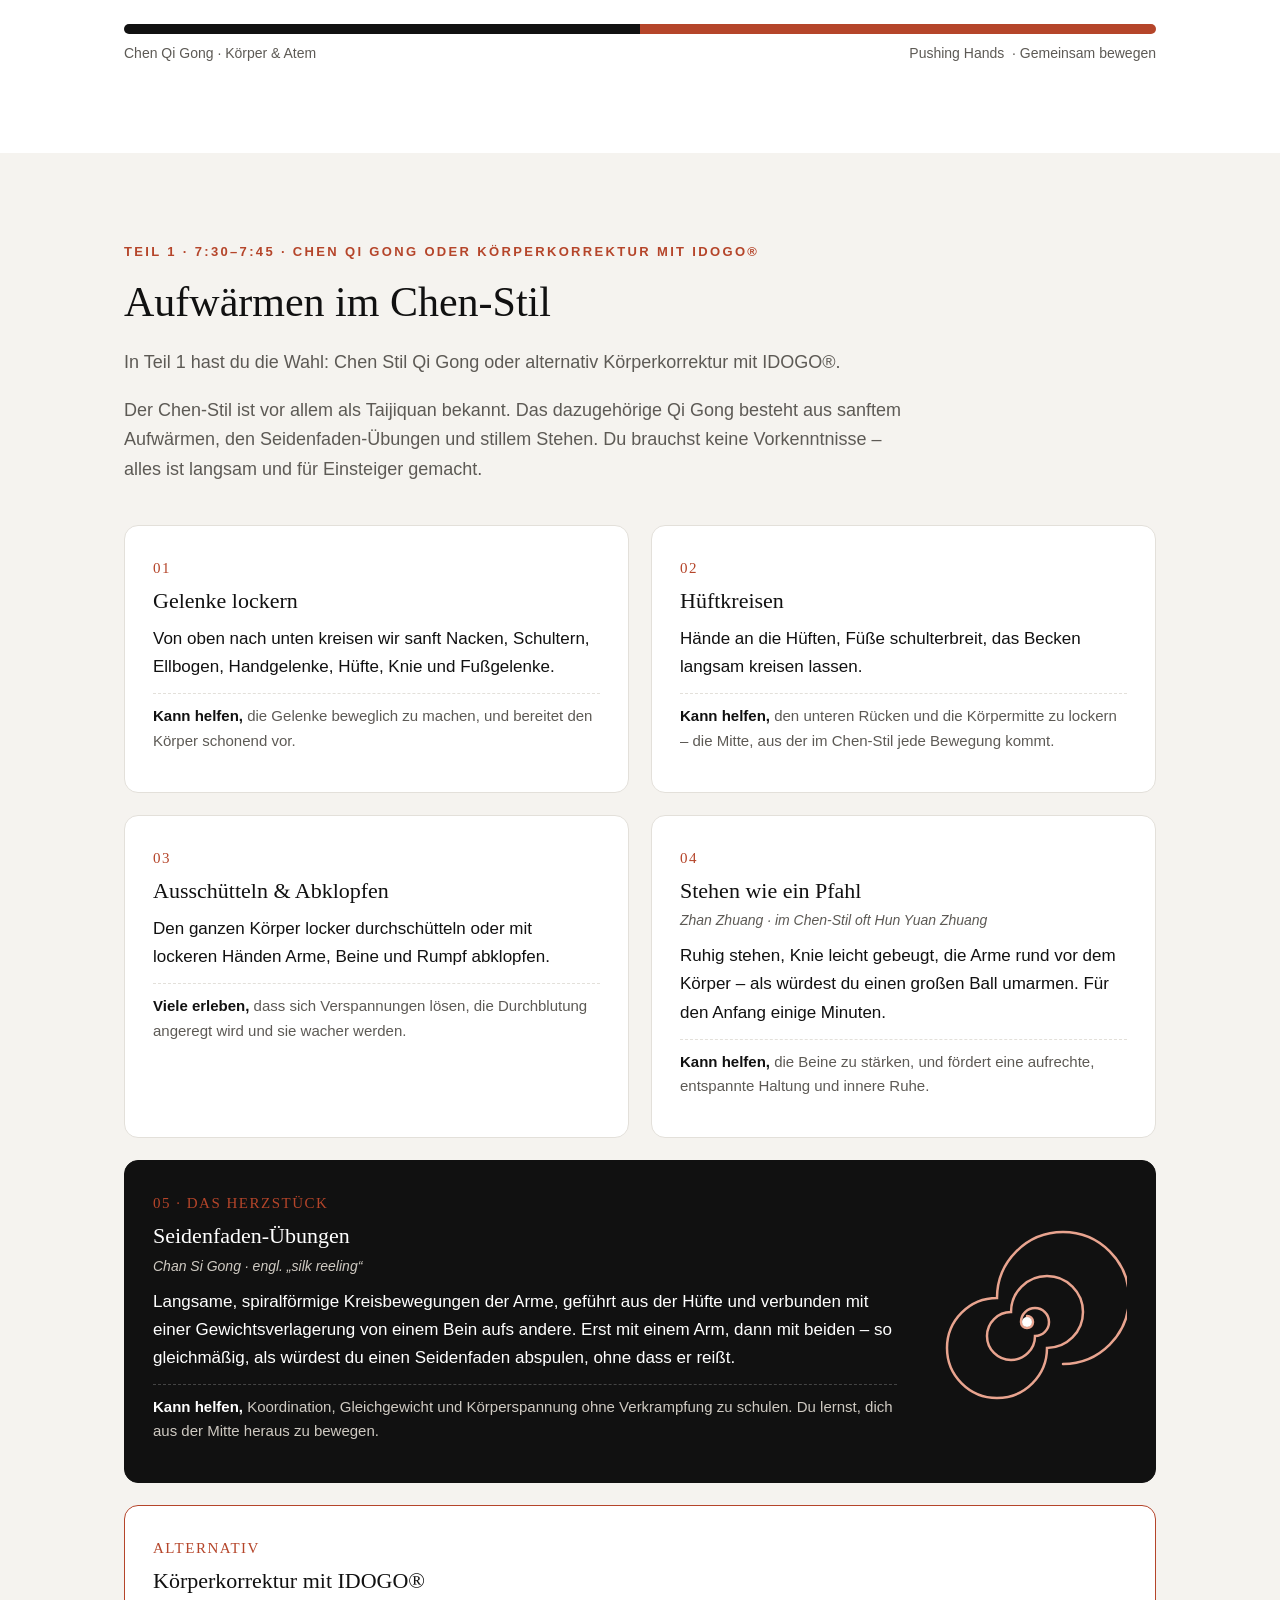
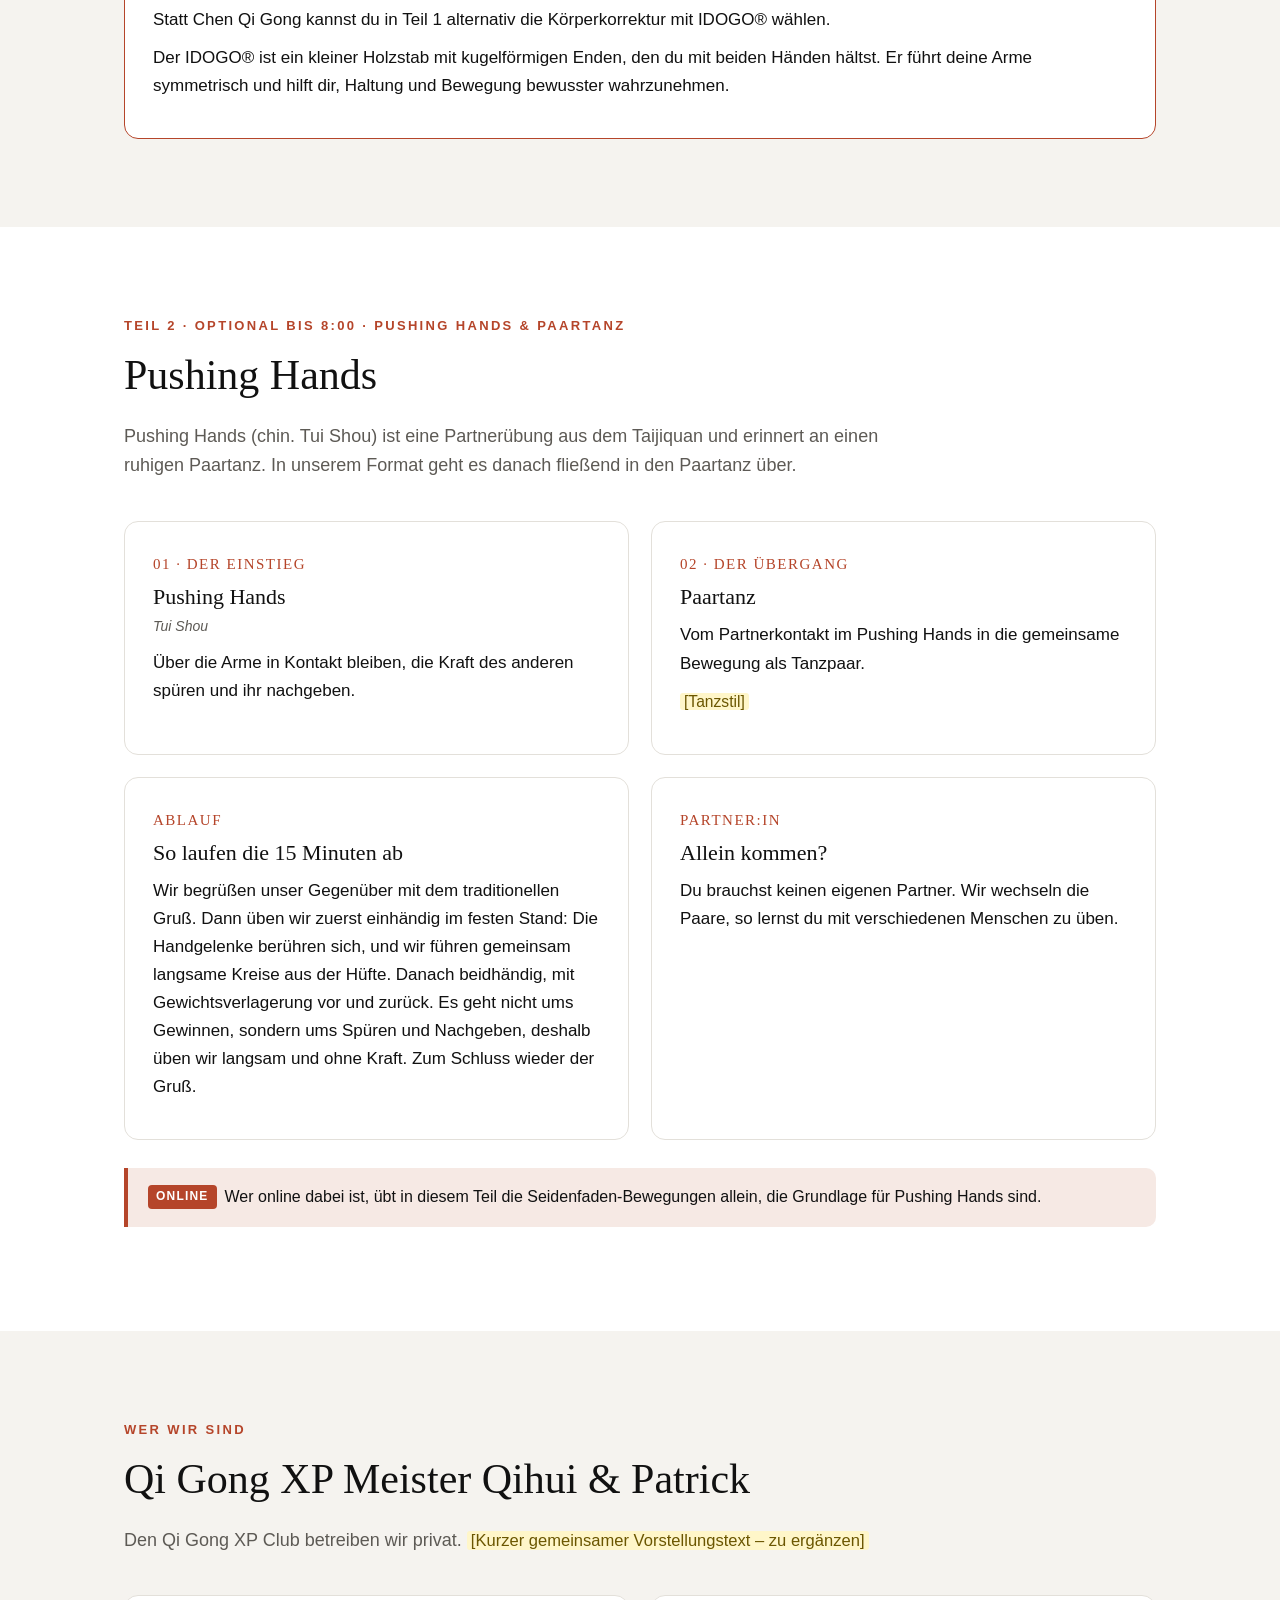
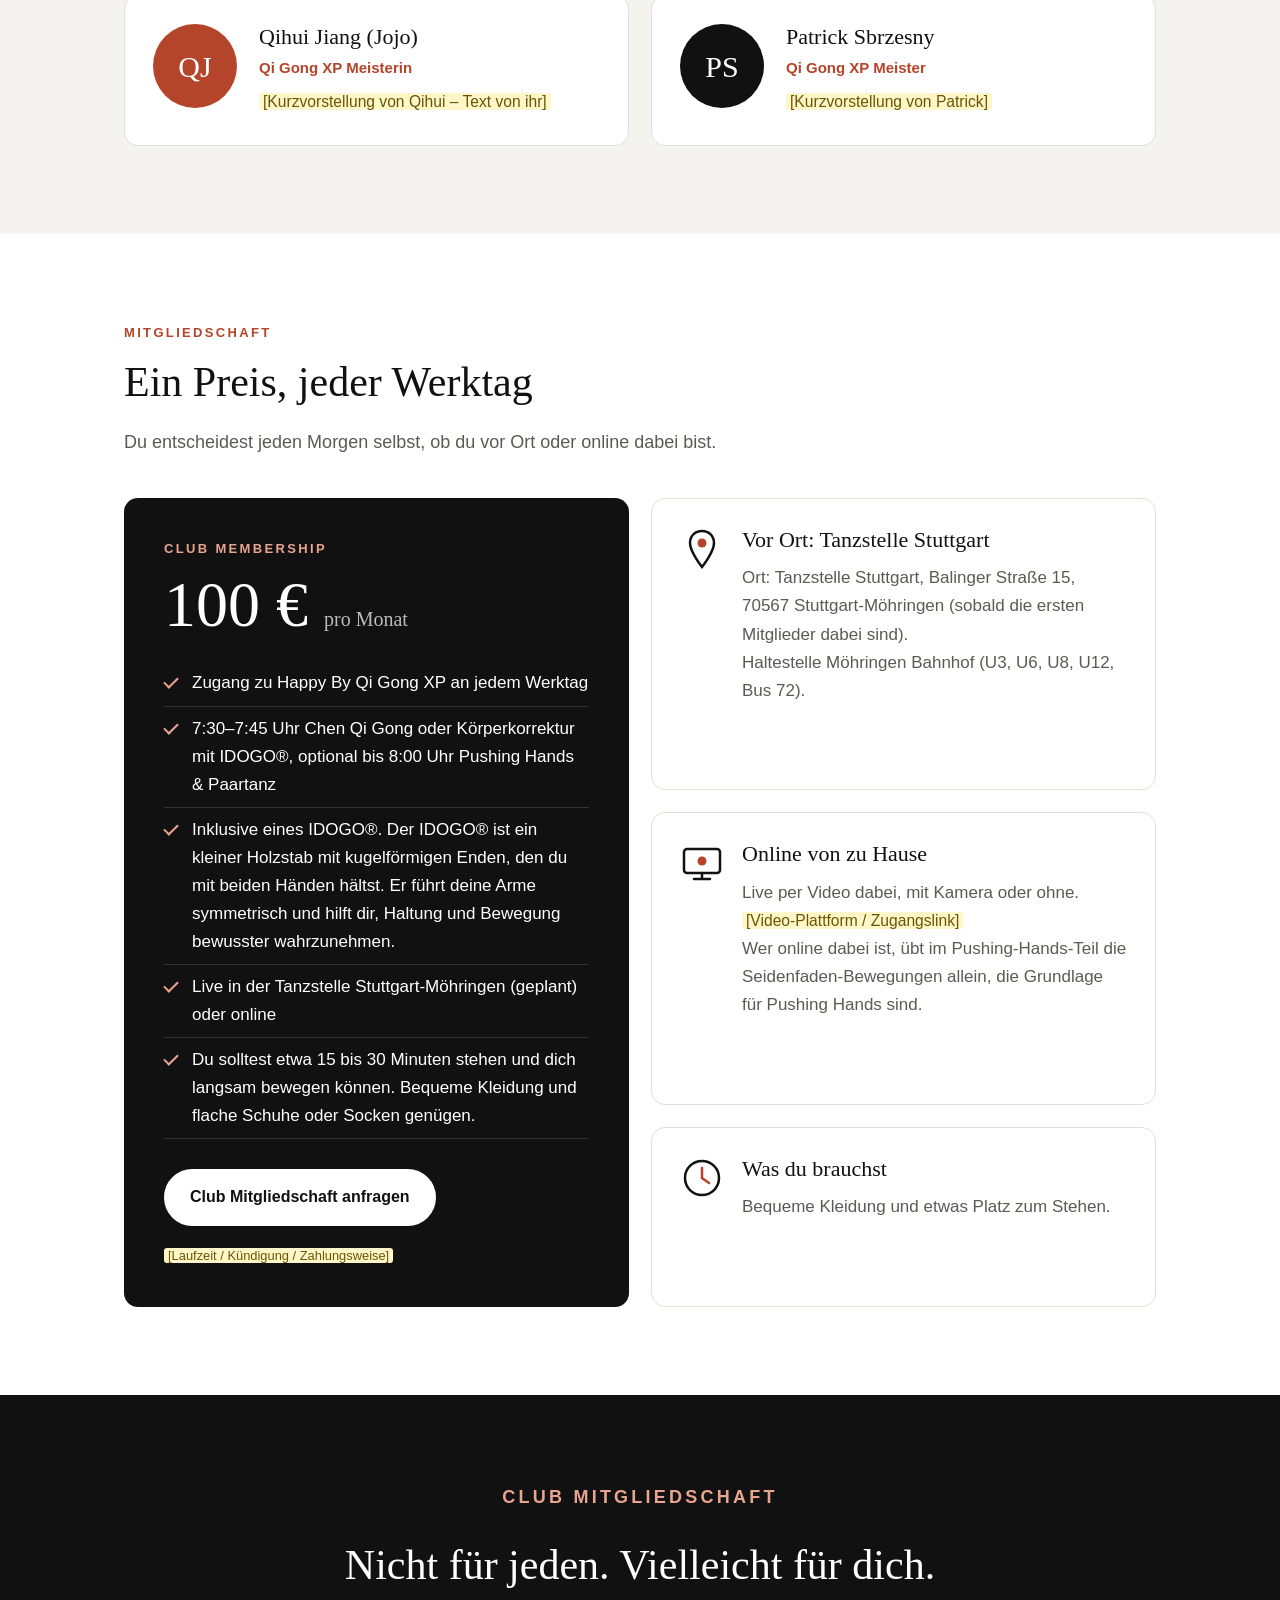
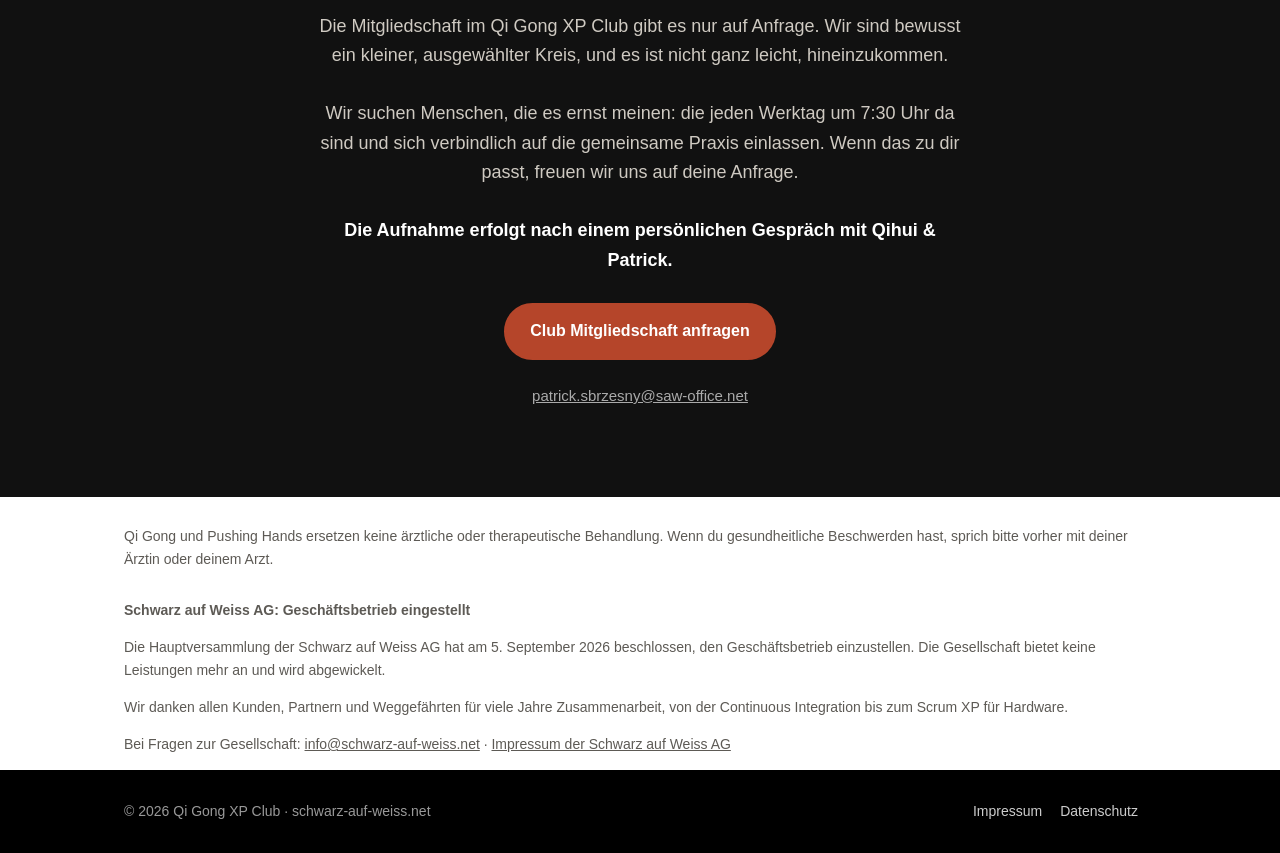
==== commit 1d5e17bc: "Feedback Qi-Gong-Meister eingearbeitet" ====
--- a/index.html
+++ b/index.html
@@ -3,7 +3,7 @@
 <meta charset="utf-8">
 <meta name="viewport" content="width=device-width, initial-scale=1">
 <title>Happy By Qi Gong XP – Qi Gong XP Club, werktags 7:30 Uhr</title>
-<meta name="description" content="Happy By Qi Gong XP: werktags 7:30–8:00 Uhr 15 Minuten Chen Qi Gong und 15 Minuten Pushing Hands, übergehend in Paartanz. Live vor Ort in Stuttgart-Möhringen (geplant: Tanzstelle Stuttgart, Balinger Straße 15) oder online. Club Membership 100 € pro Monat.">
+<meta name="description" content="Happy By Qi Gong XP: werktags 7:30–7:45 Uhr Chen Qi Gong oder Körperkorrektur mit IDOGO®, optional bis 8:00 Uhr Pushing Hands &amp; Paartanz. Live vor Ort in Stuttgart-Möhringen (geplant: Tanzstelle Stuttgart, Balinger Straße 15) oder online. Club Membership 100 € pro Monat.">
 <meta name="robots" content="noindex">
 <style>
   :root{
@@ -215,7 +215,7 @@
       <ul class="facts"><li>Gib Deiner Energie den 24 Stunden pulse</li><li>Werktags 7:30 – 7:45 Uhr optional 15 min plus</li>
         <li>15 Min. Chen Qi Gong optional 15 Min. Pushing Hands &amp; Paartanz</li>
         <li>Tanzstelle Stuttgart-Möhringen (geplant) oder online</li>
-        <li>Club Membership 100 € pro Monat inklusive Idogo, jederzeit kündbar</li>
+        <li>Club Membership 100 € pro Monat inklusive IDOGO®, jederzeit kündbar</li>
       </ul>
       <a class="btn" href="#kontakt">Club Mitgliedschaft anfragen</a>
       <a class="btn ghost" href="#ablauf">So läuft ein Morgen ab</a>
@@ -236,15 +236,15 @@
 <section id="ablauf" aria-labelledby="ablauf-title">
   <div class="wrap">
     <p class="eyebrow">Was dich erwartet</p>
-    <h2 id="ablauf-title">15 Minuten, gleiche Zeit, jeden Werktag</h2><div>Energie Übung</div>
-    <div class="timeline"><div class="tl"><div class="time">7:30</div>
+    <h2 id="ablauf-title">15 Minuten, gleiche Zeit, jeden Werktag</h2>
+    <div class="timeline"><div class="tl"><div class="time">7:30 – 7:45</div>
         <span class="dur">15 Min. · mit Qihui &amp; Patrick</span>
-        <h3>Chen Qi Gong oder Körperkorrektur mit Idogo</h3>
-        <p>Aufwärmen im Chen-Stil, Seidenfaden-Übungen und stilles Stehen. Alternativ: Körperkorrektur mit Idogo.</p>
+        <h3>Chen Qi Gong oder Körperkorrektur mit IDOGO®</h3>
+        <p>Aufwärmen im Chen-Stil, Seidenfaden-Übungen und stilles Stehen. Alternativ: Körperkorrektur mit IDOGO®.</p>
       </div>
       <div class="tl">
-        <div class="time">7:45 - 8:00</div>
-        <span class="dur">15 Min. · mit Qihui &amp; Patrick</span>
+        <div class="time">7:45 – 8:00</div>
+        <span class="dur">optional · 15 Min. · mit Qihui &amp; Patrick</span>
         <h3>Pushing Hands</h3>
         <p>optional Möglich mit einem Partner vor Ort</p></div><div class="tl"><h3>Los geht’s</h3>
         <p>Du startest wach, ruhig und mit einem klaren Fokus in deinen Tag.</p>
@@ -258,9 +258,9 @@
 <!-- AUFWÄRMEN -->
 <section id="aufwaermen" class="alt" aria-labelledby="aufwaermen-title">
   <div class="wrap">
-    <p class="eyebrow">Teil 1 · Chen Qi Gong oder Körperkorrektur mit Idogo · 15 Min.</p>
+    <p class="eyebrow">Teil 1 · 7:30–7:45 · Chen Qi Gong oder Körperkorrektur mit IDOGO®</p>
     <h2 id="aufwaermen-title">Aufwärmen im Chen-Stil</h2>
-    <p class="intro" style="margin-bottom:14px">In Teil 1 hast du die Wahl: Chen Stil Qi Gong oder alternativ Körperkorrektur mit Idogo.</p>
+    <p class="intro" style="margin-bottom:14px">In Teil 1 hast du die Wahl: Chen Stil Qi Gong oder alternativ Körperkorrektur mit IDOGO®.</p>
     <p class="intro">Der Chen-Stil ist vor allem als Taijiquan bekannt. Das dazugehörige Qi Gong besteht aus sanftem Aufwärmen, den Seidenfaden-Übungen und stillem Stehen. Du brauchst keine Vorkenntnisse – alles ist langsam und für Einsteiger gemacht.</p>
 
     <div class="cards">
@@ -304,9 +304,9 @@
       </article>
       <article class="card" id="idogo" style="grid-column:1/-1;border-color:var(--accent)">
         <span class="num">ALTERNATIV</span>
-        <h3>Körperkorrektur mit Idogo</h3>
-        <p>Statt Chen Qi Gong kannst du in Teil 1 alternativ die Körperkorrektur mit Idogo wählen.</p>
-        <p><span class="ph">[Kurzbeschreibung Körperkorrektur mit Idogo – von Qihui &amp; Patrick]</span></p>
+        <h3>Körperkorrektur mit IDOGO®</h3>
+        <p>Statt Chen Qi Gong kannst du in Teil 1 alternativ die Körperkorrektur mit IDOGO® wählen.</p>
+        <p>Der IDOGO® ist ein kleiner Holzstab mit kugelförmigen Enden, den du mit beiden Händen hältst. Er führt deine Arme symmetrisch und hilft dir, Haltung und Bewegung bewusster wahrzunehmen.</p>
       </article>
     </div>
   </div>
@@ -315,9 +315,9 @@
 <!-- PUSHING HANDS & PAARTANZ -->
 <section id="pushing-hands" aria-labelledby="ph-title">
   <div class="wrap">
-    <p class="eyebrow">Teil 2 · Pushing Hands &amp; Paartanz · 15 Min.</p>
+    <p class="eyebrow">Teil 2 · optional bis 8:00 · Pushing Hands &amp; Paartanz</p>
     <h2 id="ph-title">Pushing Hands</h2>
-    <p class="intro">Wir beginnen mit Pushing Hands, einer besonderen Form des Paartanzes. Pushing Hands (chinesisch Tui Shou) ist eine Partnerübung aus dem Taijiquan: Zwei Menschen bleiben über die Arme in Kontakt und üben, die Kraft des anderen zu spüren und ihr nachzugeben. Aus diesem Kontakt heraus geht es fließend in den Paartanz über, in dem ihr euch gemeinsam als Tanzpaar bewegt.</p>
+    <p class="intro">Pushing Hands (chin. Tui Shou) ist eine Partnerübung aus dem Taijiquan und erinnert an einen ruhigen Paartanz. In unserem Format geht es danach fließend in den Paartanz über.</p>
     <div class="cards">
       <article class="card">
         <span class="num">01 · DER EINSTIEG</span>
@@ -334,15 +334,15 @@
       <article class="card">
         <span class="num">ABLAUF</span>
         <h3>So laufen die 15 Minuten ab</h3>
-        <p><span class="ph">[Ablauf von Qihui &amp; Patrick zu bestätigen]</span></p>
+        <p>Wir begrüßen unser Gegenüber mit dem traditionellen Gruß. Dann üben wir zuerst einhändig im festen Stand: Die Handgelenke berühren sich, und wir führen gemeinsam langsame Kreise aus der Hüfte. Danach beidhändig, mit Gewichtsverlagerung vor und zurück. Es geht nicht ums Gewinnen, sondern ums Spüren und Nachgeben, deshalb üben wir langsam und ohne Kraft. Zum Schluss wieder der Gruß.</p>
       </article>
       <article class="card">
         <span class="num">PARTNER:IN</span>
         <h3>Allein kommen?</h3>
-        <p><span class="ph">[Ohne eigene:n Tanzpartner:in möglich?]</span></p>
-      </article>
-    </div>
-    <p class="note"><span class="tag">Offen</span><span class="ph">[Online-Variante Pushing Hands – wie?]</span></p>
+        <p>Du brauchst keinen eigenen Partner. Wir wechseln die Paare, so lernst du mit verschiedenen Menschen zu üben.</p>
+      </article>
+    </div>
+    <p class="note"><span class="tag">Online</span>Wer online dabei ist, übt in diesem Teil die Seidenfaden-Bewegungen allein, die Grundlage für Pushing Hands sind.</p>
   </div>
 </section>
 
@@ -385,10 +385,10 @@
         <div class="price">100 € <small>pro Monat</small></div>
         <ul>
           <li>Zugang zu Happy By Qi Gong XP an jedem Werktag</li>
-          <li>7:30 – 8:00 Uhr: 15 Min. Chen Qi Gong + 15 Min. Pushing Hands &amp; Paartanz</li>
-          <li>Inklusive eines Idogo <span class="ph">[Kurzbeschreibung Idogo]</span></li>
+          <li>7:30–7:45 Uhr Chen Qi Gong oder Körperkorrektur mit IDOGO®, optional bis 8:00 Uhr Pushing Hands &amp; Paartanz</li>
+          <li>Inklusive eines IDOGO®. Der IDOGO® ist ein kleiner Holzstab mit kugelförmigen Enden, den du mit beiden Händen hältst. Er führt deine Arme symmetrisch und hilft dir, Haltung und Bewegung bewusster wahrzunehmen.</li>
           <li>Live in der Tanzstelle Stuttgart-Möhringen (geplant) oder online</li>
-          <li><span class="ph">[Voraussetzungen – zu bestätigen]</span></li>
+          <li>Du solltest etwa 15 bis 30 Minuten stehen und dich langsam bewegen können. Bequeme Kleidung und flache Schuhe oder Socken genügen.</li>
         </ul>
         <a class="btn" href="#kontakt">Club Mitgliedschaft anfragen</a>
         <p style="font-size:14px;color:#aaa;margin:18px 0 0"><span class="ph">[Laufzeit / Kündigung / Zahlungsweise]</span></p>
@@ -405,7 +405,7 @@
           <svg viewBox="0 0 44 44" aria-hidden="true"><rect x="4" y="8" width="36" height="24" rx="3" fill="none" stroke="#111" stroke-width="2.5"></rect><path d="M14 38h16M22 32v6" stroke="#111" stroke-width="2.5" stroke-linecap="round"></path><circle cx="22" cy="20" r="4.5" fill="#b5452a"></circle></svg>
           <div>
             <h3>Online von zu Hause</h3>
-            <p>Live per Video dabei, mit Kamera oder ohne.<br><span class="ph">[Video-Plattform / Zugangslink]</span> <span class="ph">[Online-Variante Pushing Hands – wie?]</span></p>
+            <p>Live per Video dabei, mit Kamera oder ohne.<br><span class="ph">[Video-Plattform / Zugangslink]</span><br>Wer online dabei ist, übt im Pushing-Hands-Teil die Seidenfaden-Bewegungen allein, die Grundlage für Pushing Hands sind.</p>
           </div>
         </div>
         <div class="mode">
@@ -434,6 +434,7 @@
 </section>
 
 <div class="wrap">
+  <p class="disclaimer">Qi Gong und Pushing Hands ersetzen keine ärztliche oder therapeutische Behandlung. Wenn du gesundheitliche Beschwerden hast, sprich bitte vorher mit deiner Ärztin oder deinem Arzt.</p>
   <div class="disclaimer" id="schwarz-auf-weiss-ag">
     <p><strong>Schwarz auf Weiss AG: Geschäftsbetrieb eingestellt</strong></p>
     <p>Die Hauptversammlung der Schwarz auf Weiss AG hat am 5. September 2026 beschlossen, den Geschäftsbetrieb einzustellen. Die Gesellschaft bietet keine Leistungen mehr an und wird abgewickelt.</p>
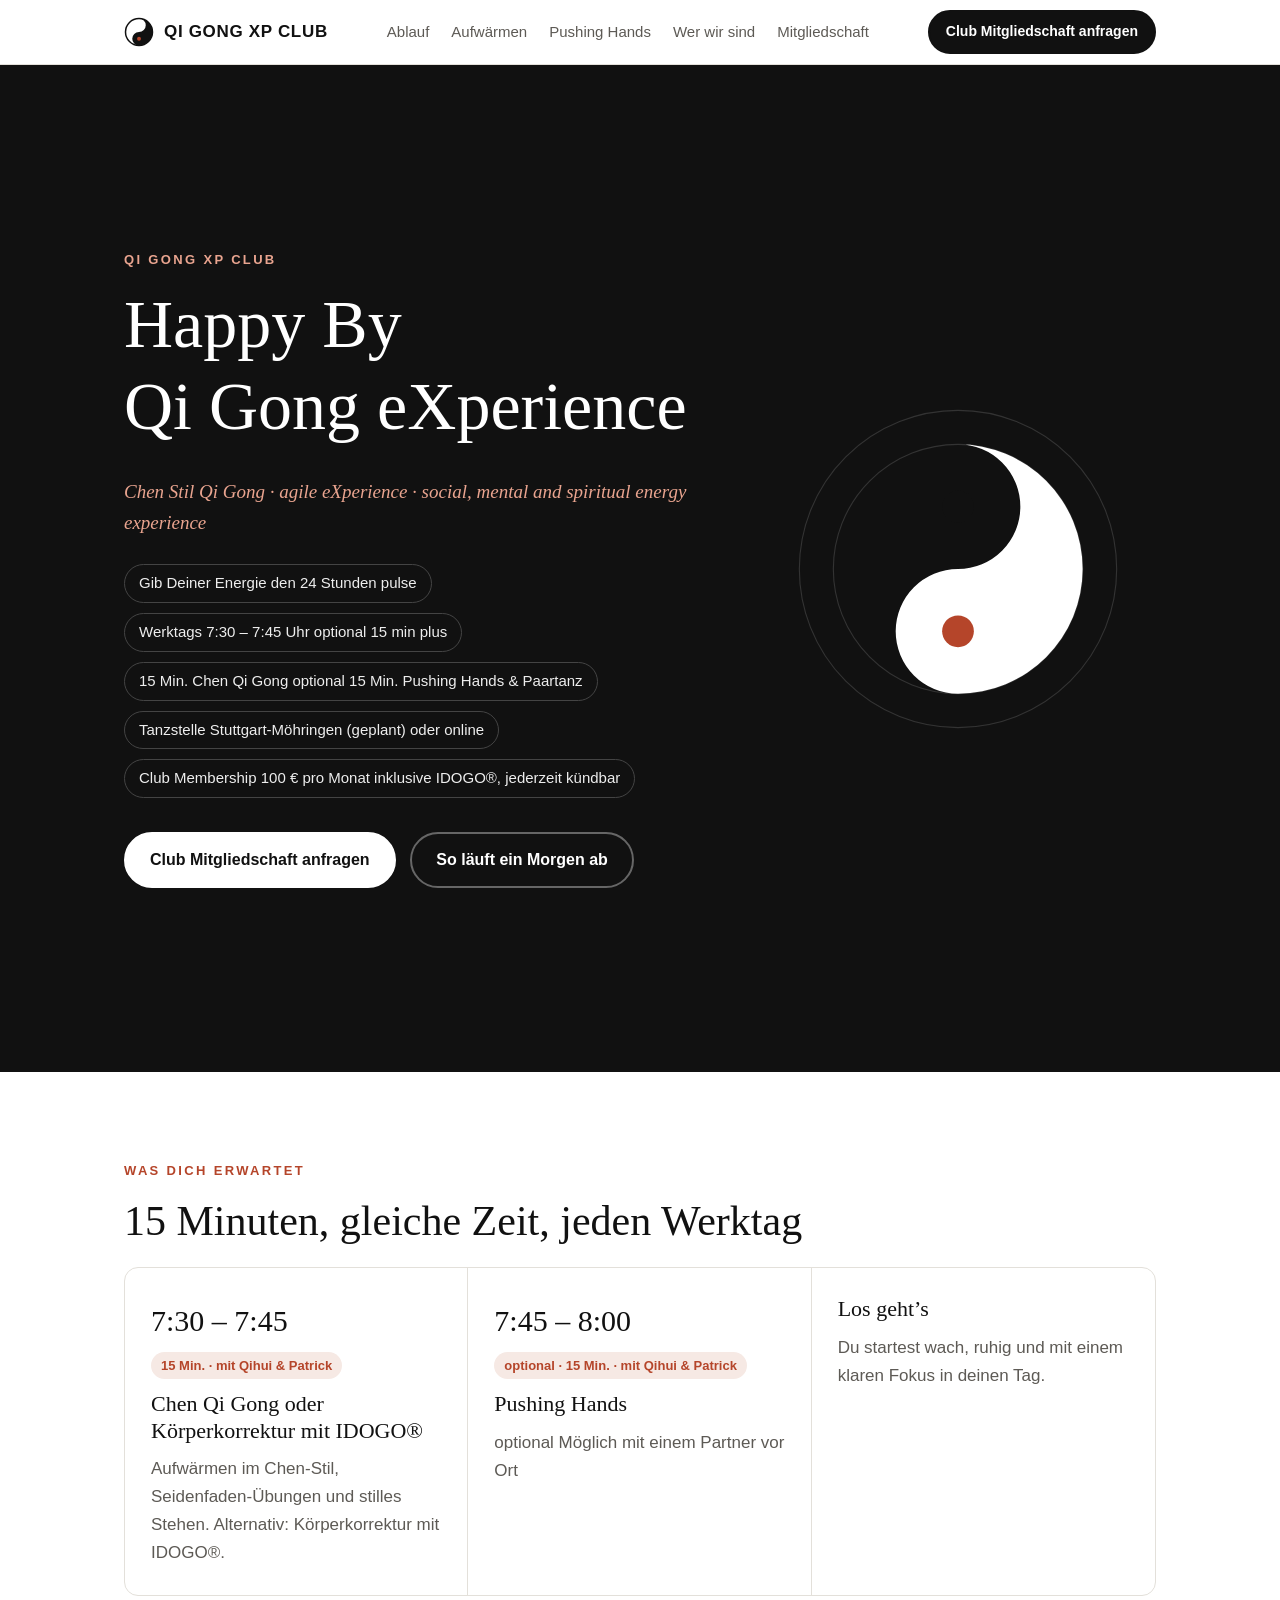
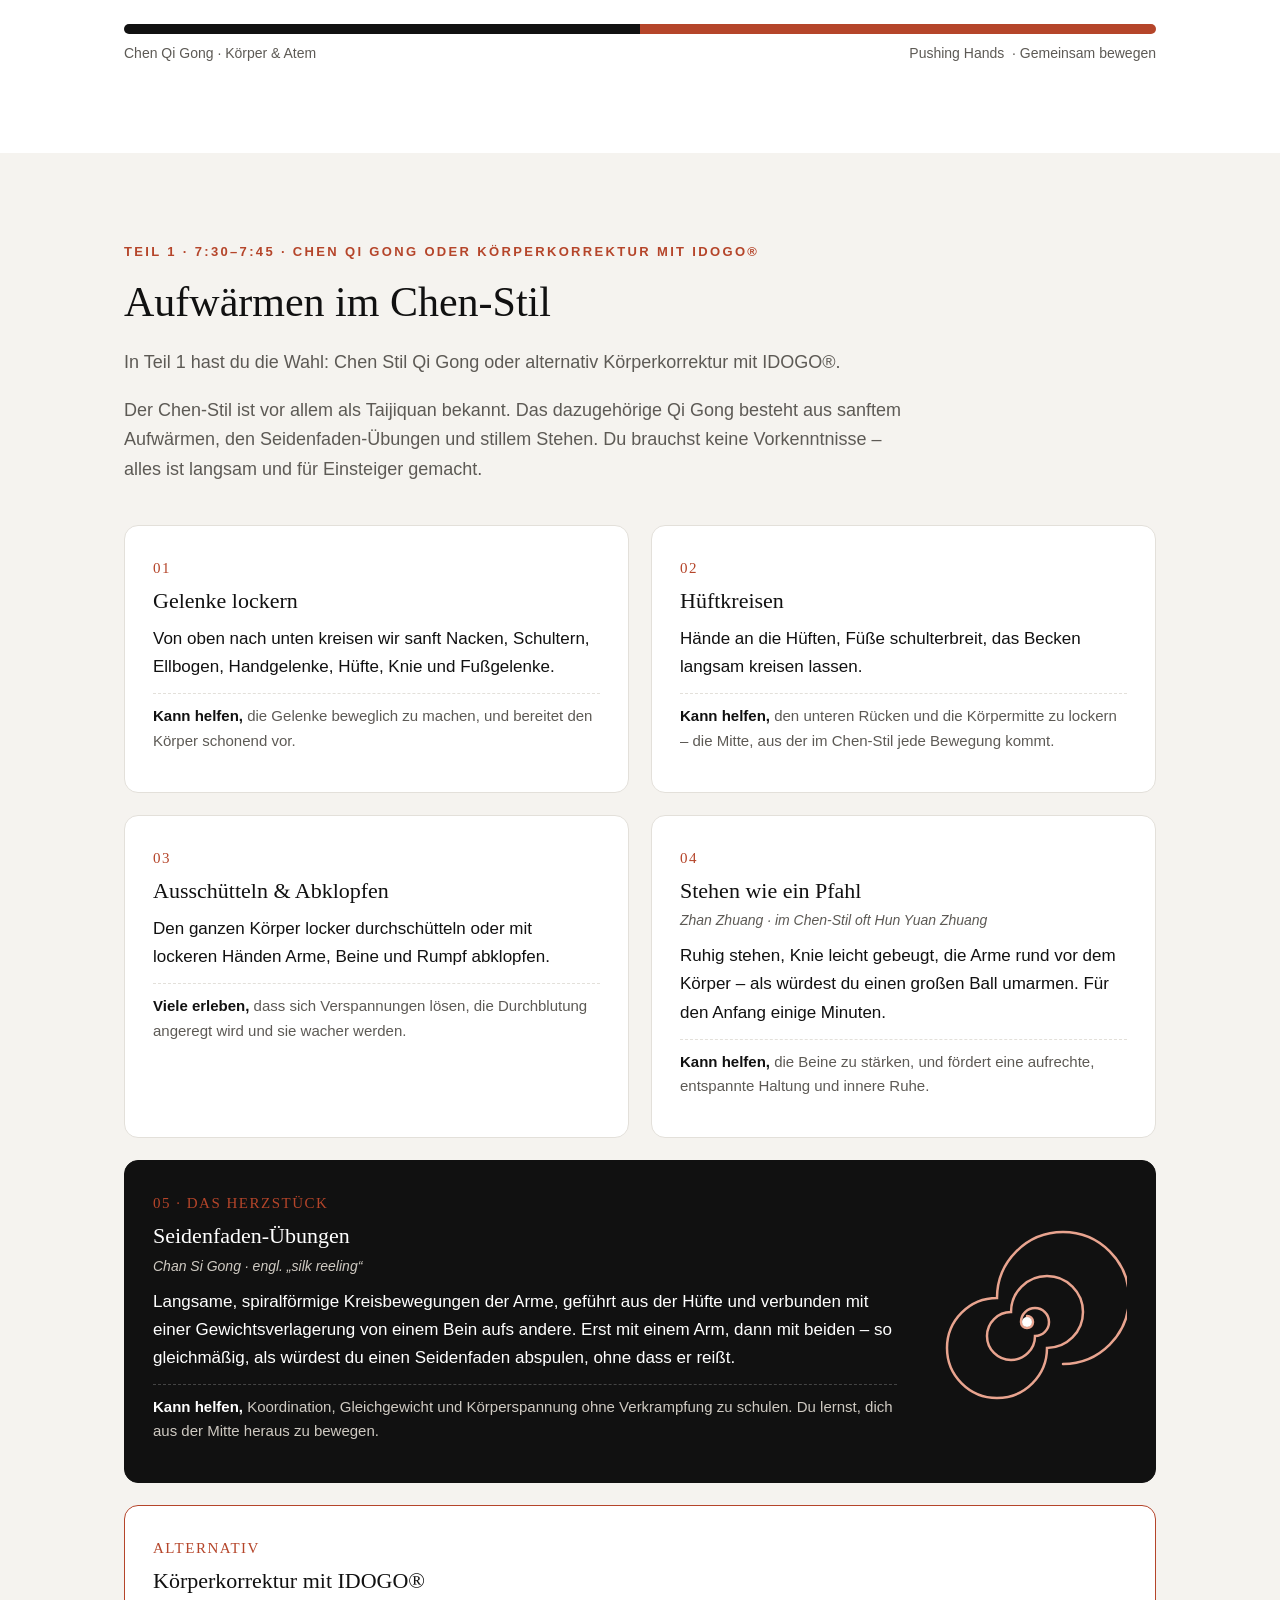
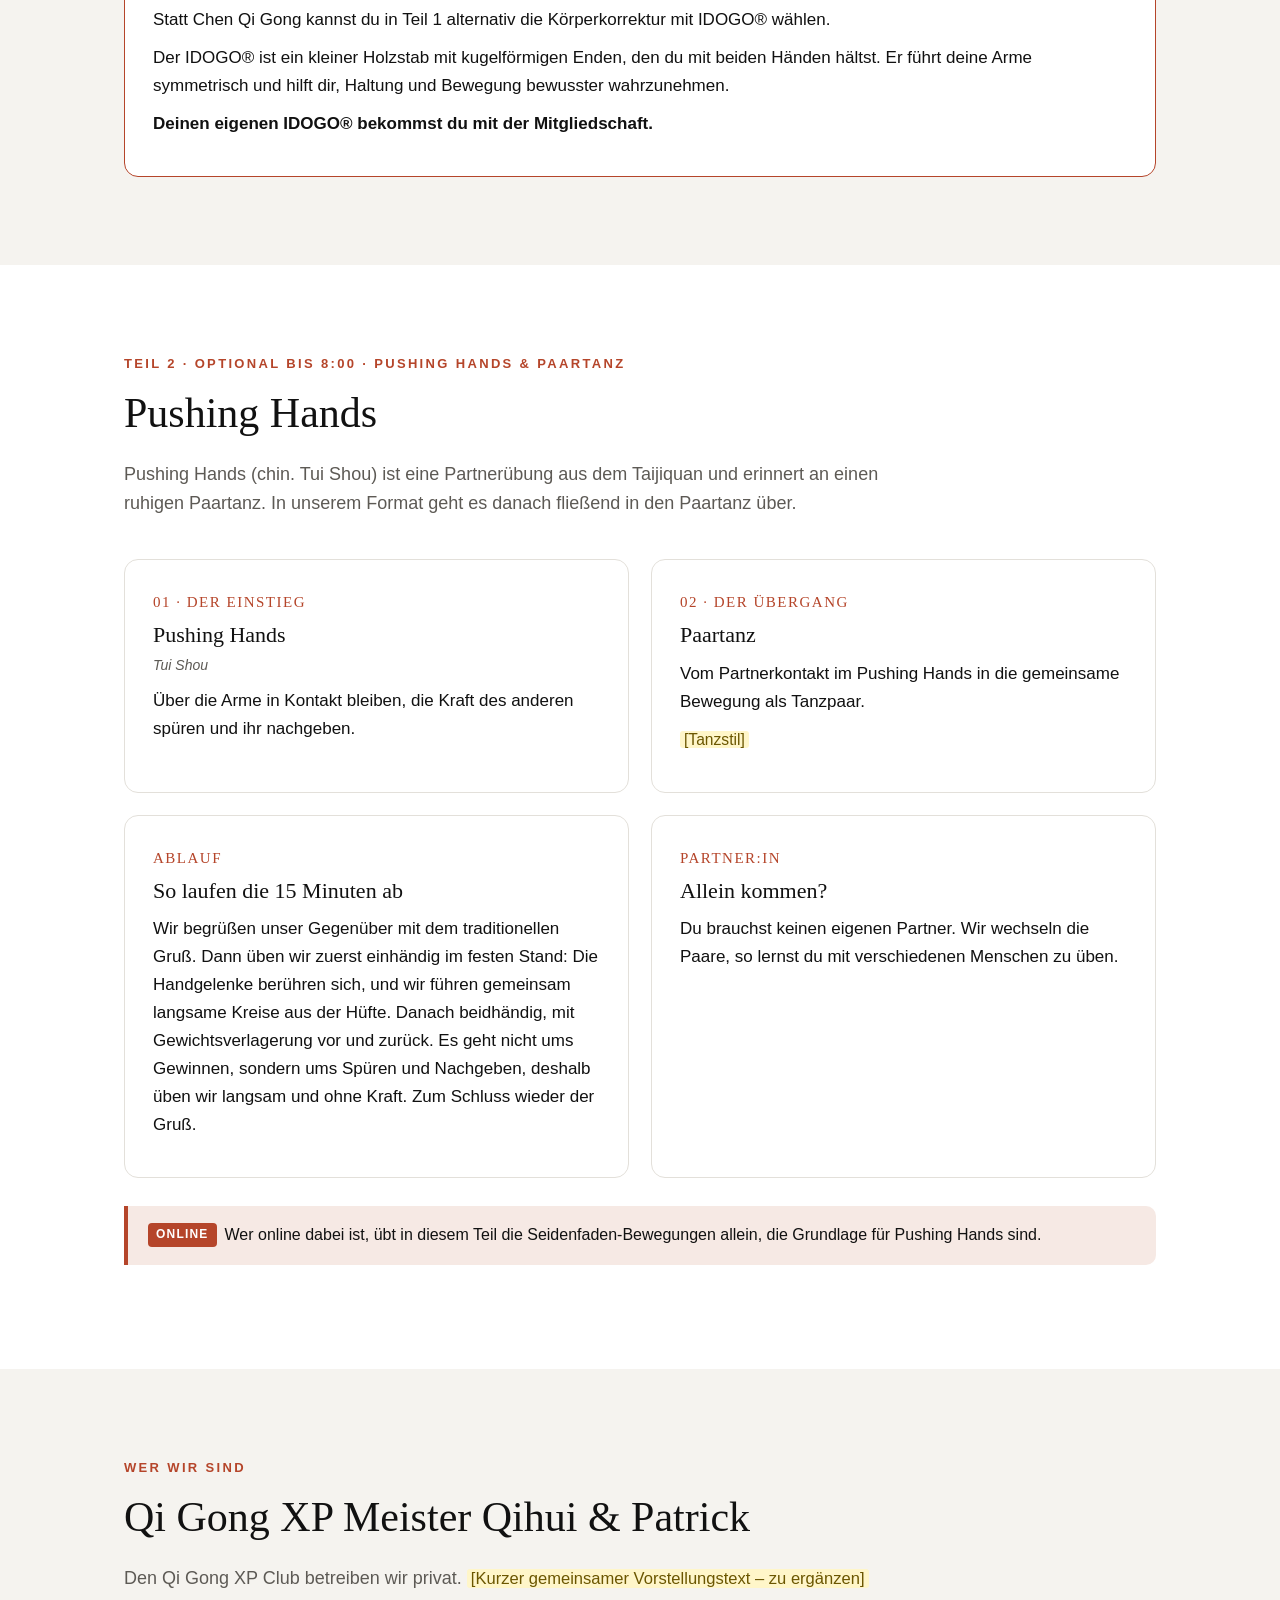
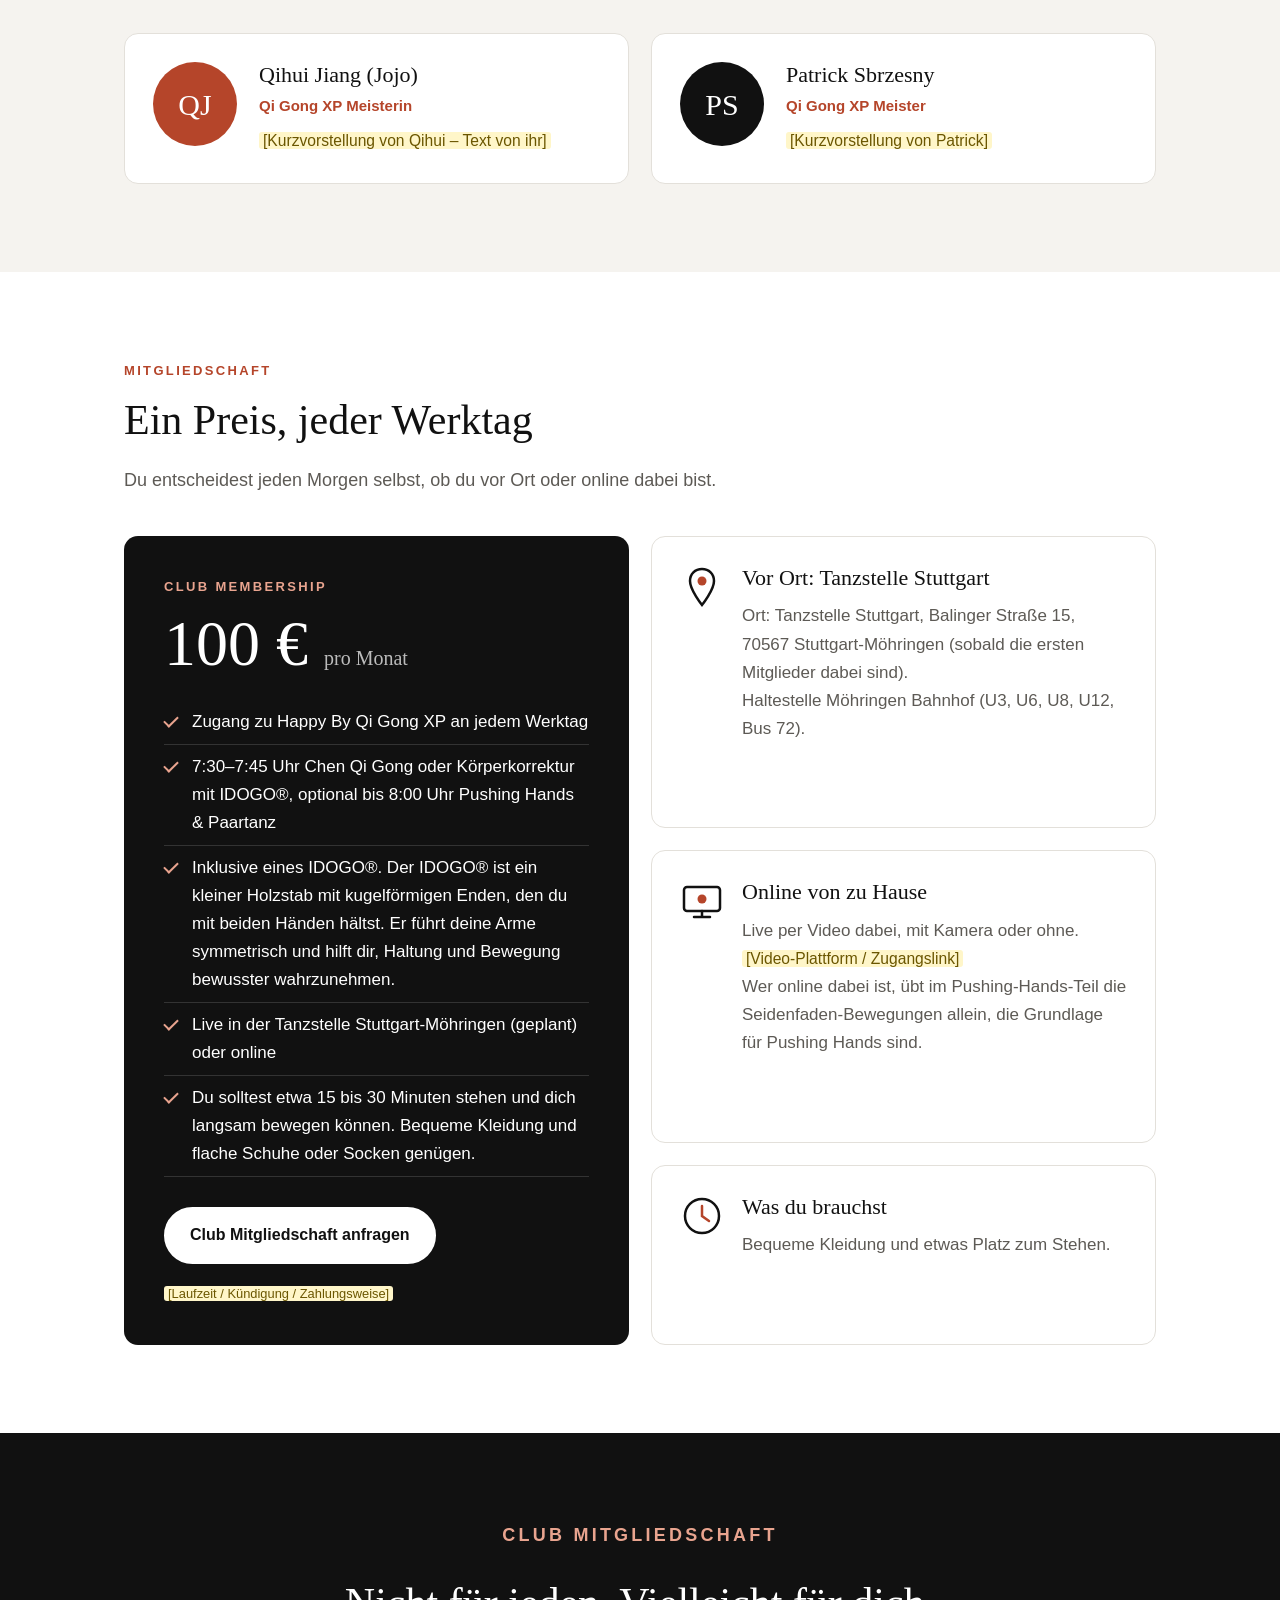
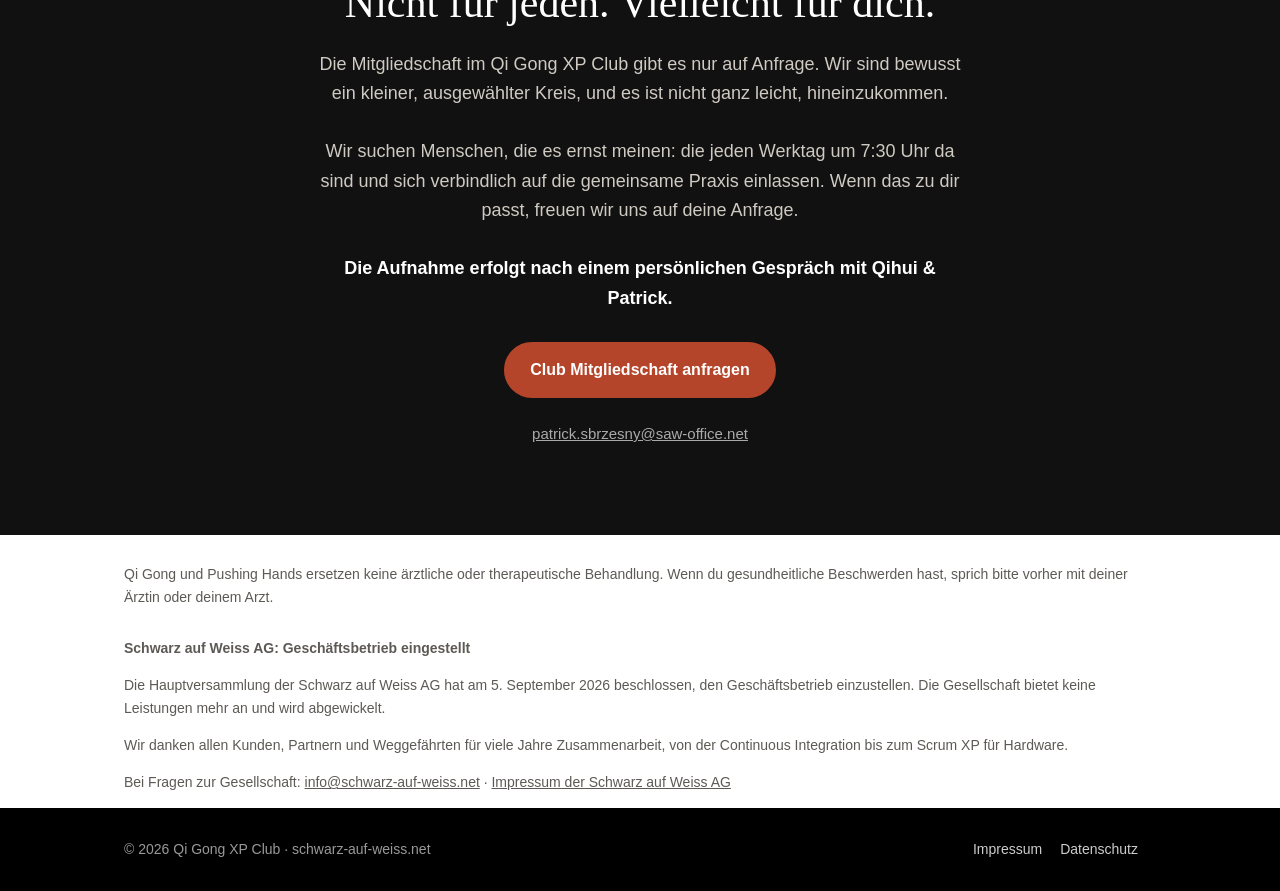
==== commit adc4f2d7: "IDOGO®: eigener Stab mit der Mitgliedschaft" ====
--- a/index.html
+++ b/index.html
@@ -307,6 +307,7 @@
         <h3>Körperkorrektur mit IDOGO®</h3>
         <p>Statt Chen Qi Gong kannst du in Teil 1 alternativ die Körperkorrektur mit IDOGO® wählen.</p>
         <p>Der IDOGO® ist ein kleiner Holzstab mit kugelförmigen Enden, den du mit beiden Händen hältst. Er führt deine Arme symmetrisch und hilft dir, Haltung und Bewegung bewusster wahrzunehmen.</p>
+        <p><strong>Deinen eigenen IDOGO® bekommst du mit der Mitgliedschaft.</strong></p>
       </article>
     </div>
   </div>
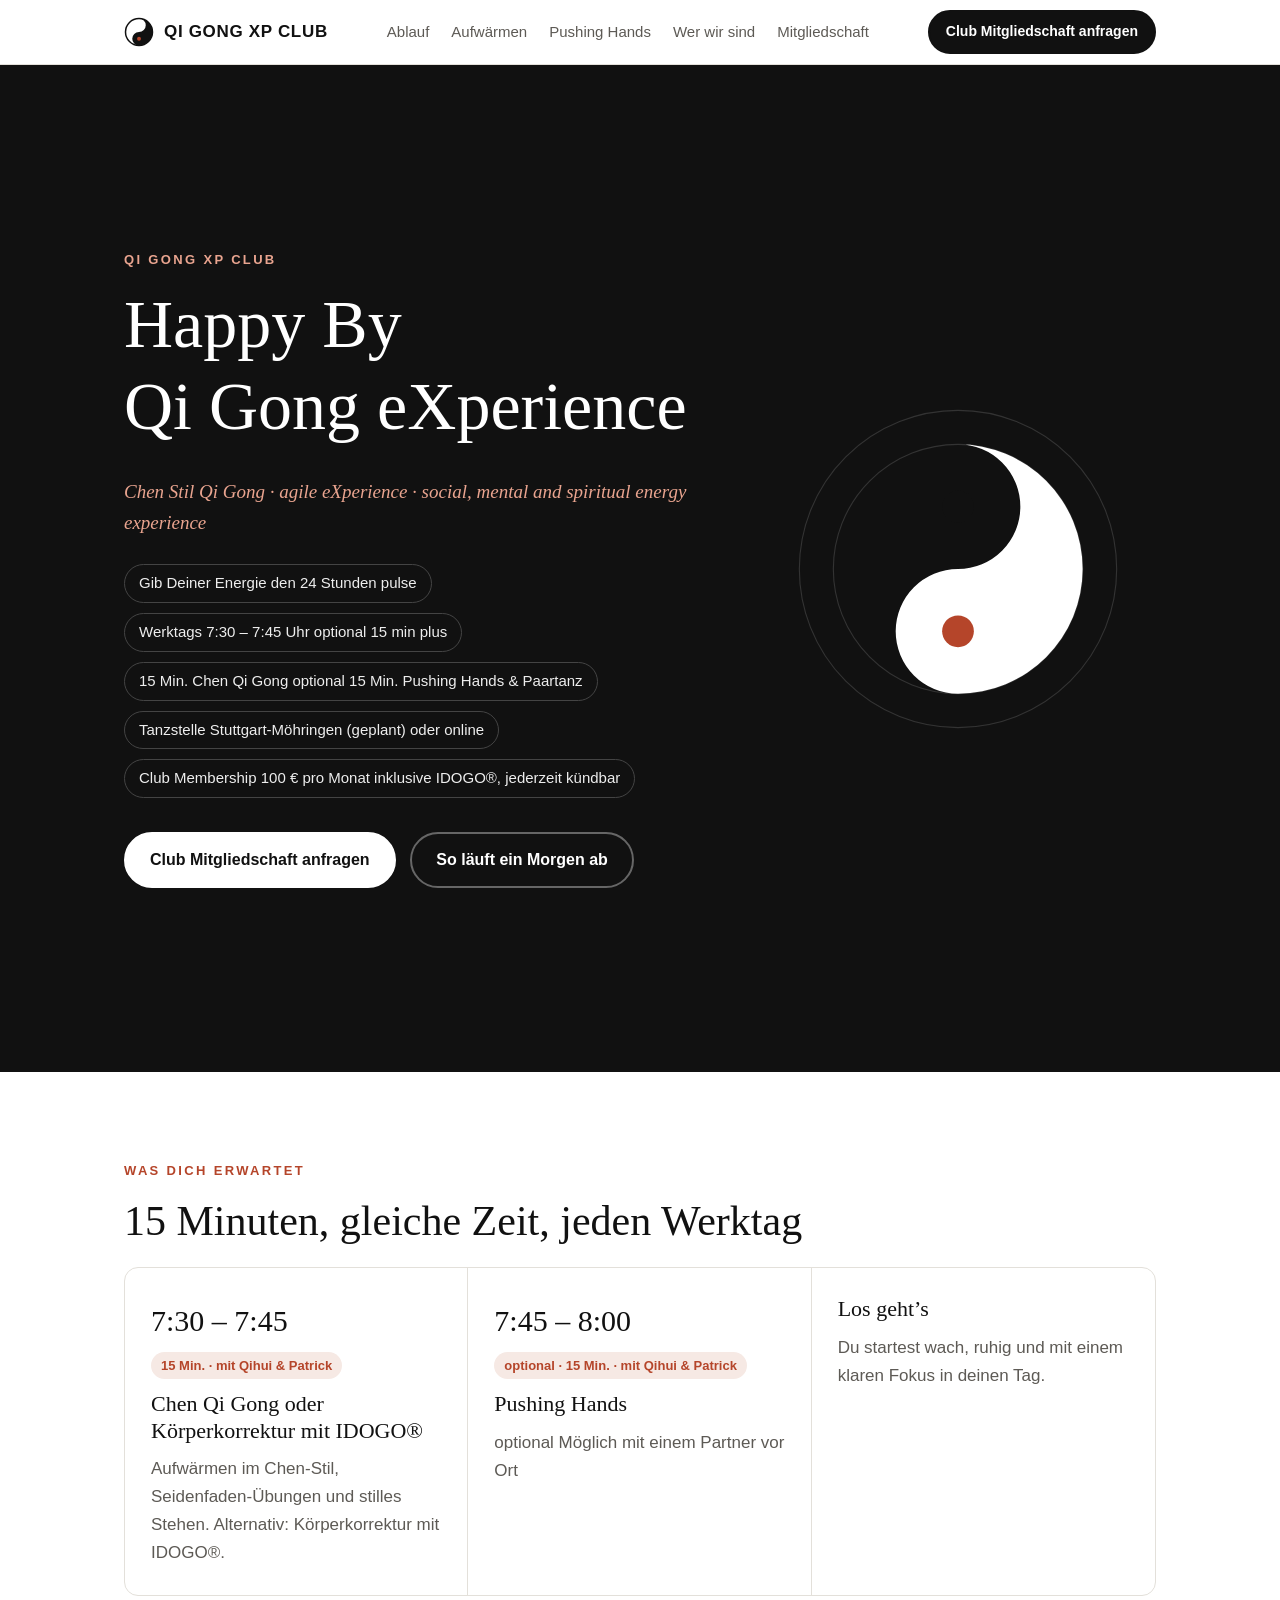
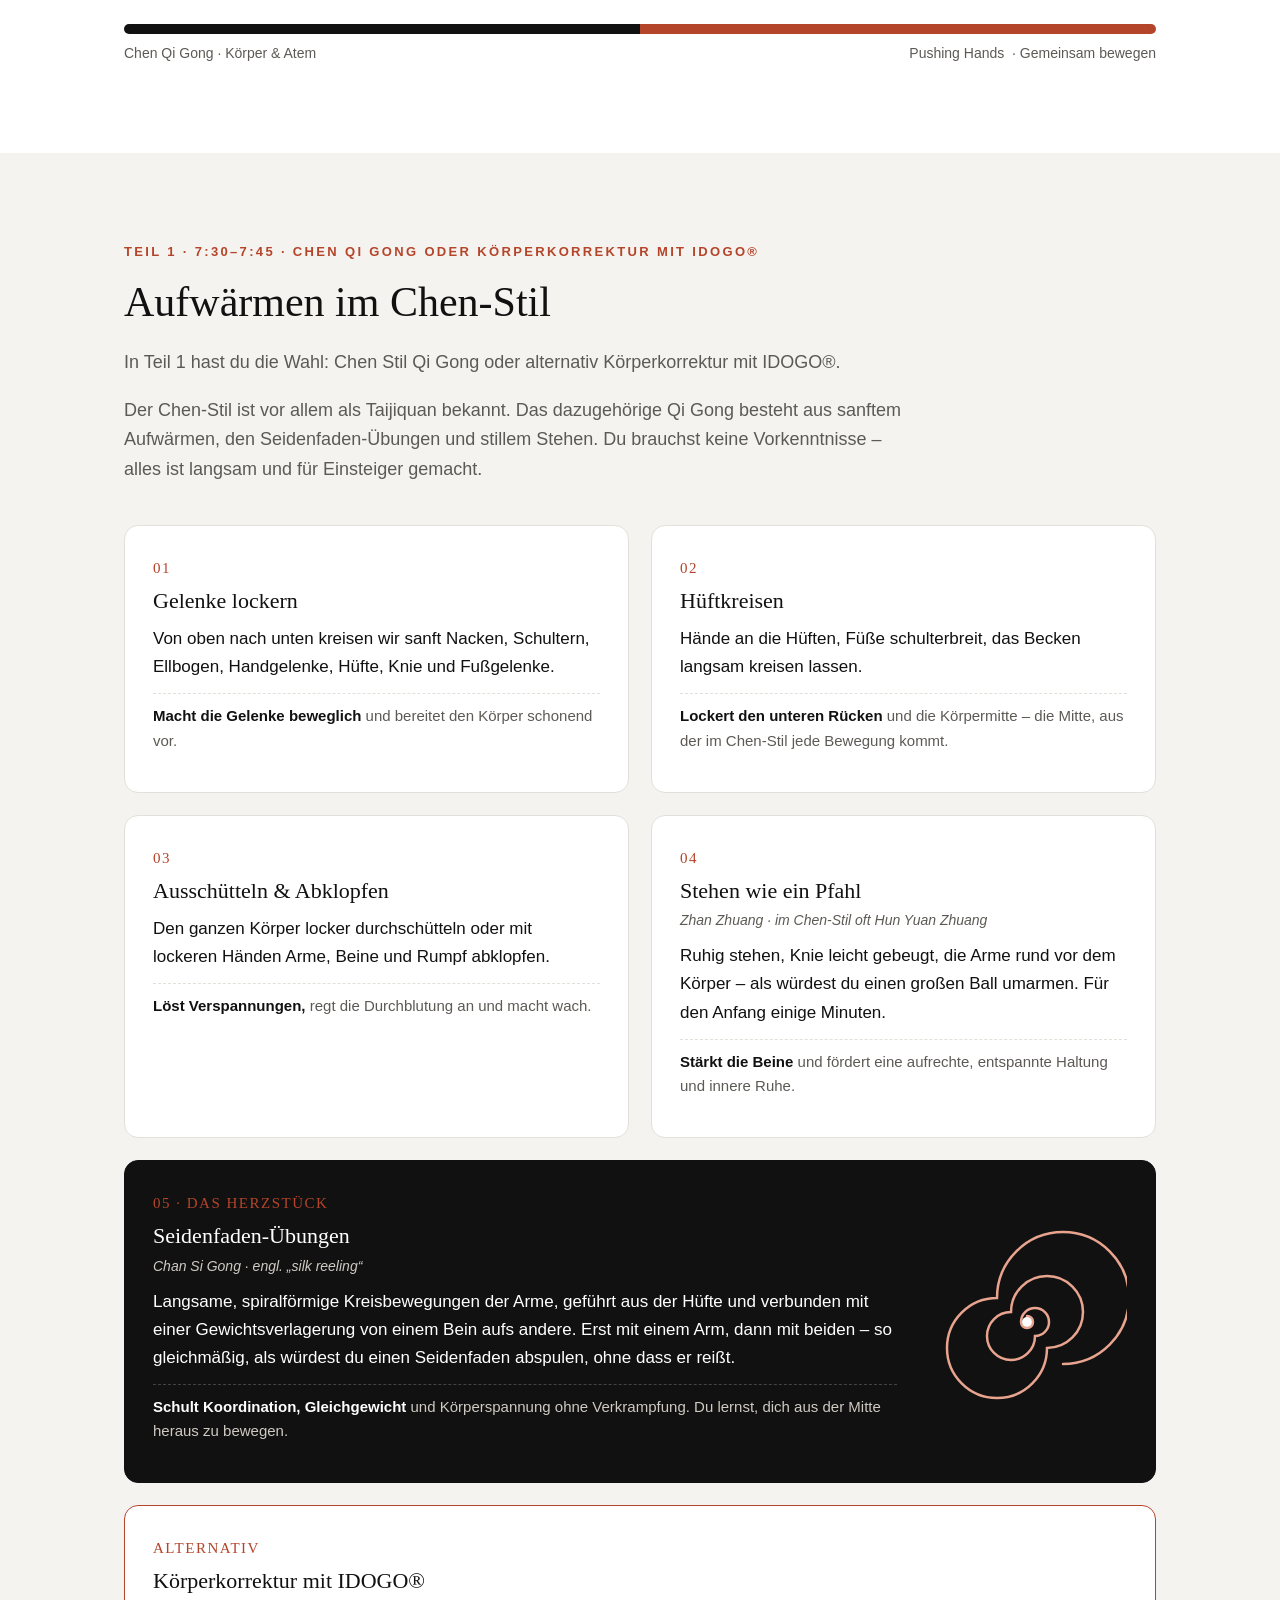
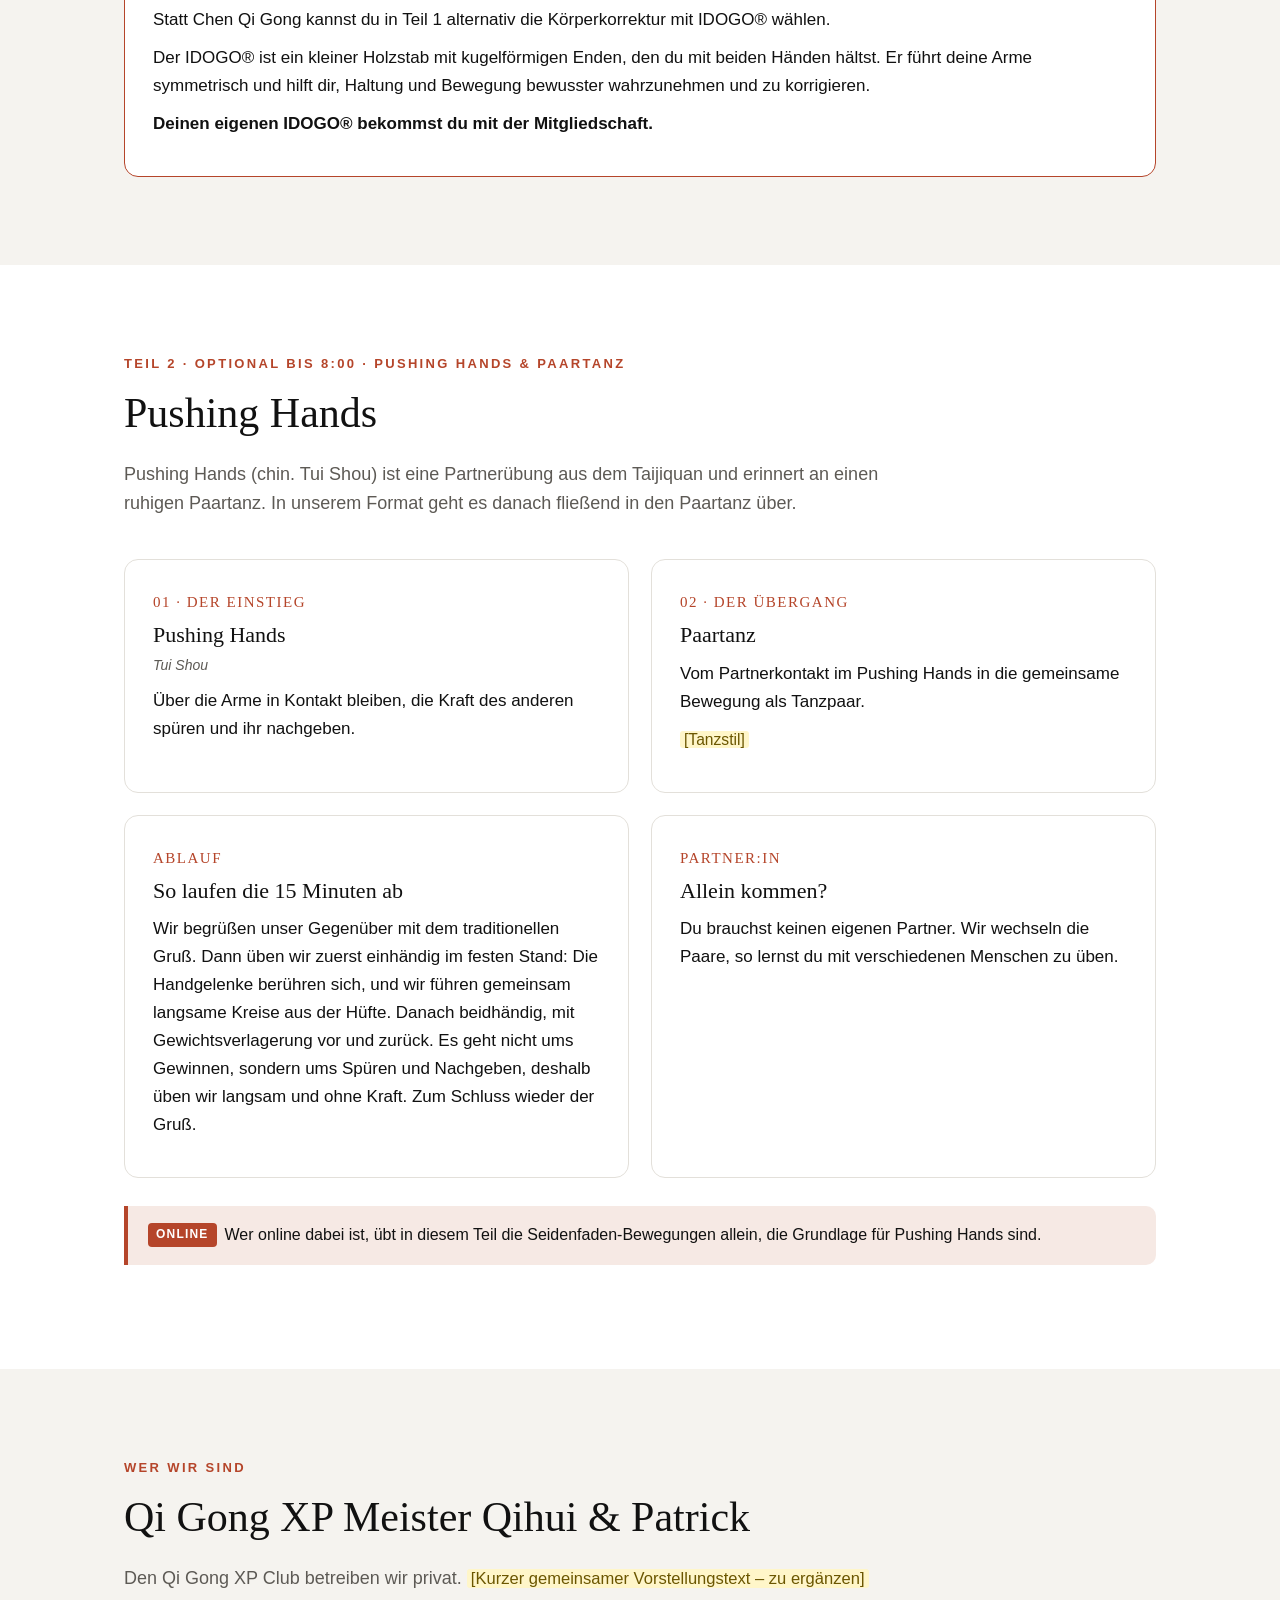
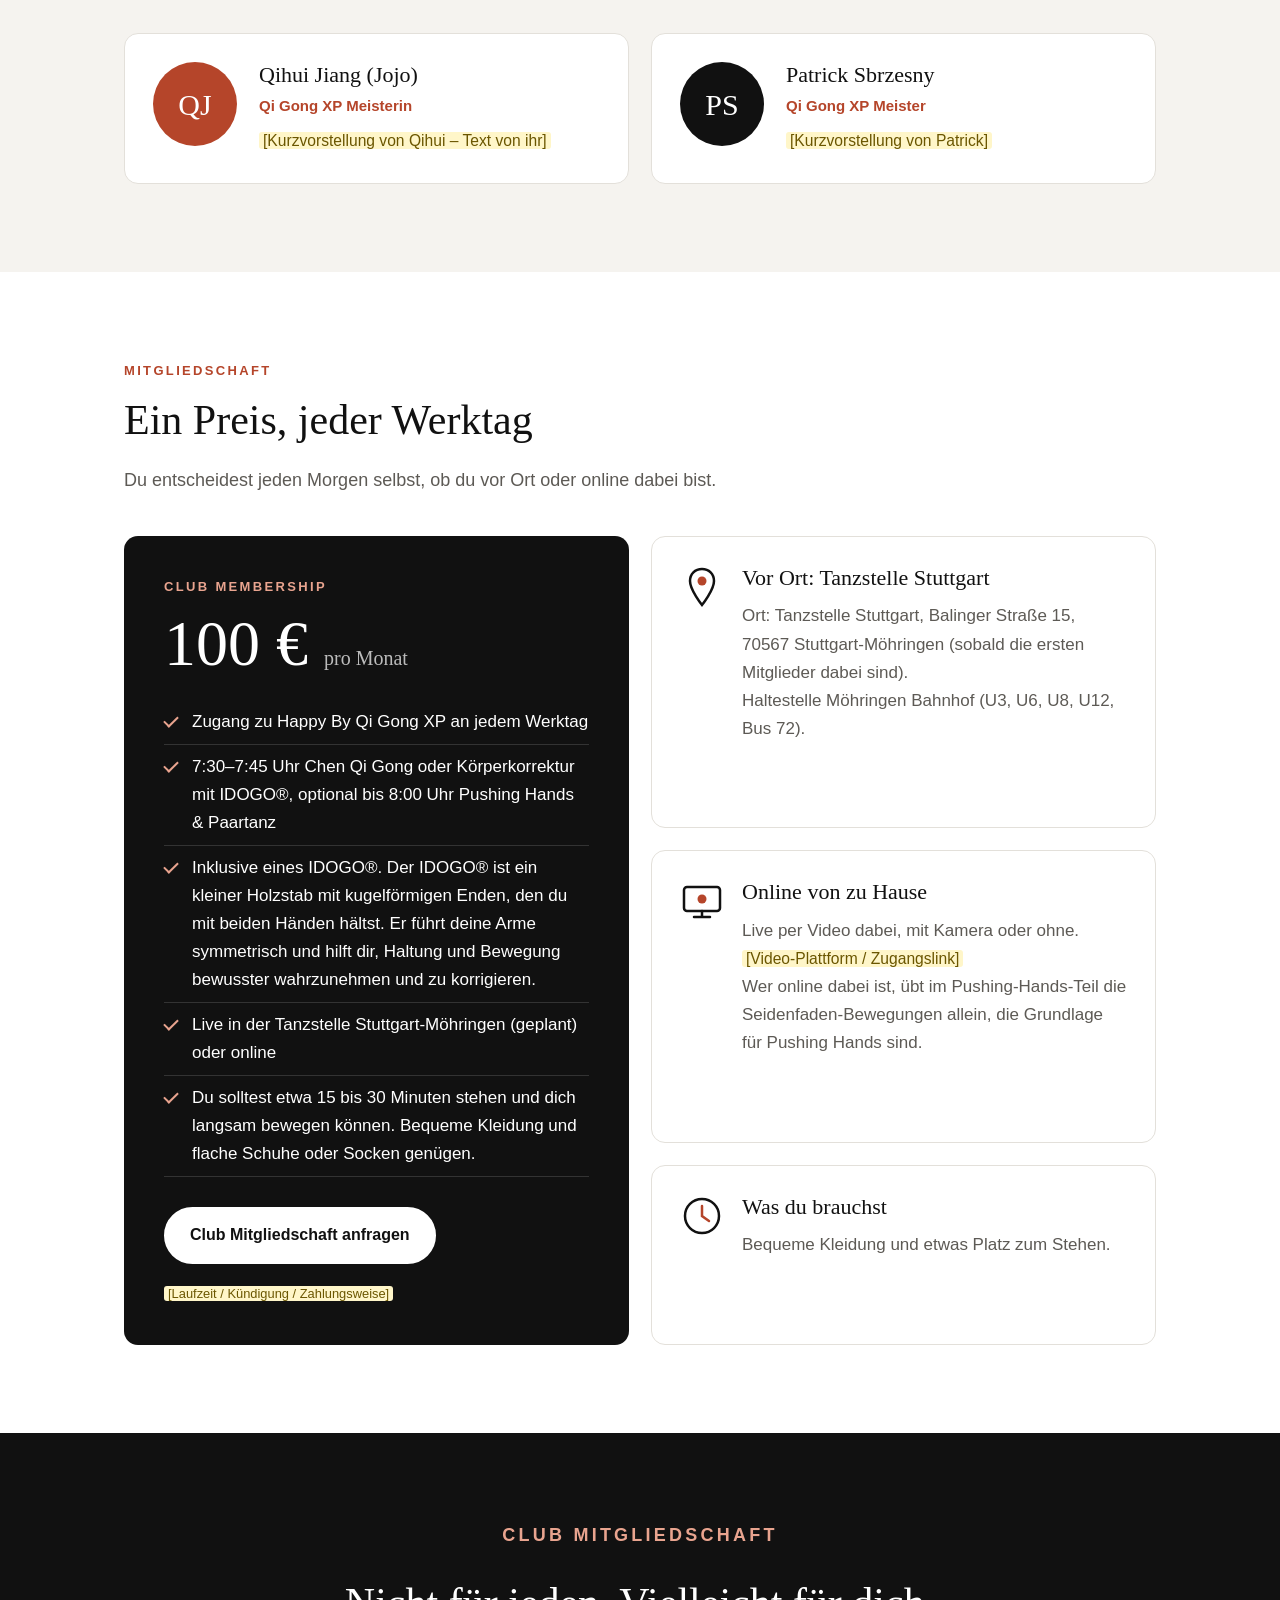
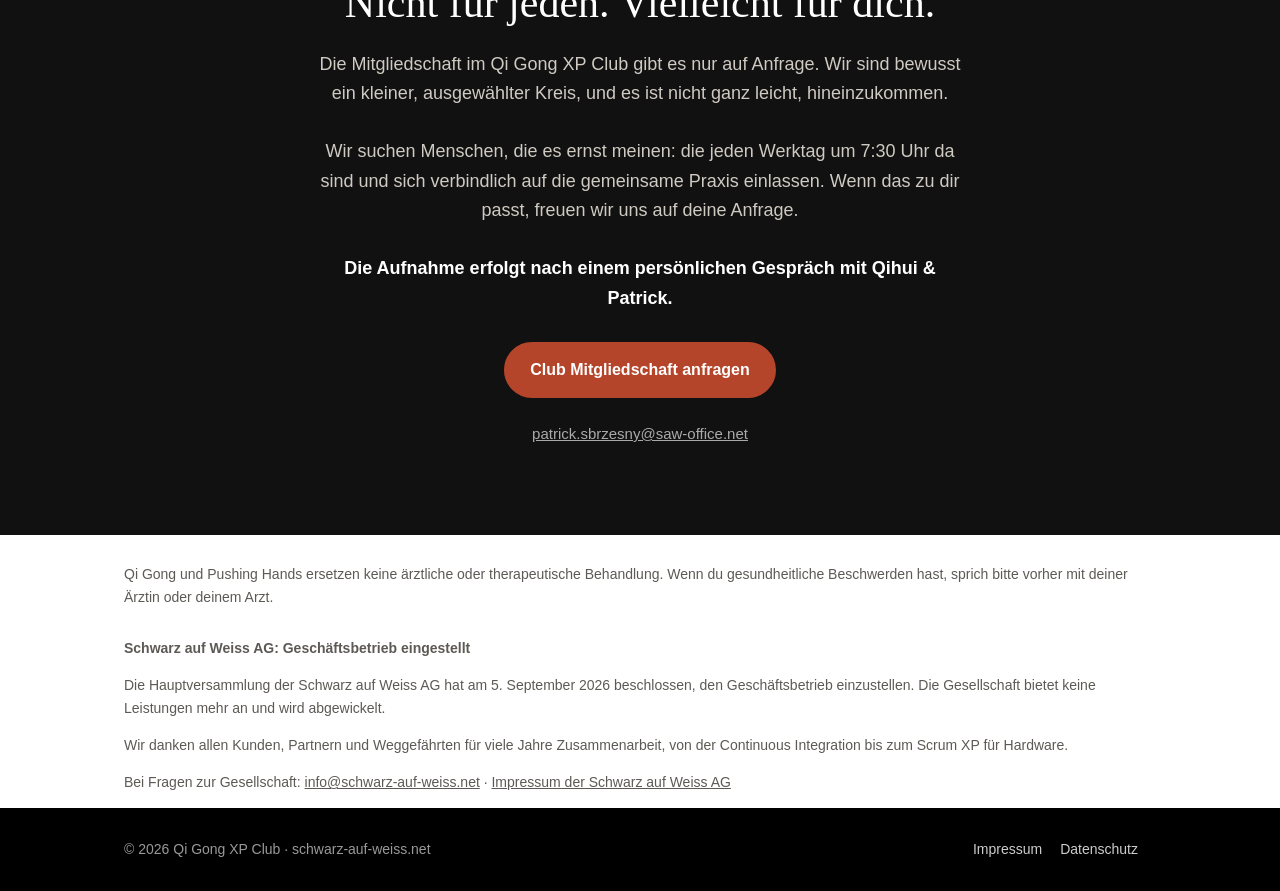
==== commit 6ca28708: "Wirkungen direkt formuliert, IDOGO® korrigieren" ====
--- a/index.html
+++ b/index.html
@@ -268,26 +268,26 @@
         <span class="num">01</span>
         <h3>Gelenke lockern</h3>
         <p>Von oben nach unten kreisen wir sanft Nacken, Schultern, Ellbogen, Handgelenke, Hüfte, Knie und Fußgelenke.</p>
-        <p class="effect"><strong>Kann helfen,</strong> die Gelenke beweglich zu machen, und bereitet den Körper schonend vor.</p>
+        <p class="effect"><strong>Macht die Gelenke beweglich</strong> und bereitet den Körper schonend vor.</p>
       </article>
       <article class="card">
         <span class="num">02</span>
         <h3>Hüftkreisen</h3>
         <p>Hände an die Hüften, Füße schulterbreit, das Becken langsam kreisen lassen.</p>
-        <p class="effect"><strong>Kann helfen,</strong> den unteren Rücken und die Körpermitte zu lockern – die Mitte, aus der im Chen-Stil jede Bewegung kommt.</p>
+        <p class="effect"><strong>Lockert den unteren Rücken</strong> und die Körpermitte – die Mitte, aus der im Chen-Stil jede Bewegung kommt.</p>
       </article>
       <article class="card">
         <span class="num">03</span>
         <h3>Ausschütteln &amp; Abklopfen</h3>
         <p>Den ganzen Körper locker durchschütteln oder mit lockeren Händen Arme, Beine und Rumpf abklopfen.</p>
-        <p class="effect"><strong>Viele erleben,</strong> dass sich Verspannungen lösen, die Durchblutung angeregt wird und sie wacher werden.</p>
+        <p class="effect"><strong>Löst Verspannungen,</strong> regt die Durchblutung an und macht wach.</p>
       </article>
       <article class="card">
         <span class="num">04</span>
         <h3>Stehen wie ein Pfahl</h3>
         <p class="zh">Zhan Zhuang · im Chen-Stil oft Hun Yuan Zhuang</p>
         <p>Ruhig stehen, Knie leicht gebeugt, die Arme rund vor dem Körper – als würdest du einen großen Ball umarmen. Für den Anfang einige Minuten.</p>
-        <p class="effect"><strong>Kann helfen,</strong> die Beine zu stärken, und fördert eine aufrechte, entspannte Haltung und innere Ruhe.</p>
+        <p class="effect"><strong>Stärkt die Beine</strong> und fördert eine aufrechte, entspannte Haltung und innere Ruhe.</p>
       </article>
       <article class="card feature">
         <div>
@@ -295,7 +295,7 @@
           <h3>Seidenfaden-Übungen</h3>
           <p class="zh">Chan Si Gong · engl. „silk reeling“</p>
           <p>Langsame, spiralförmige Kreisbewegungen der Arme, geführt aus der Hüfte und verbunden mit einer Gewichtsverlagerung von einem Bein aufs andere. Erst mit einem Arm, dann mit beiden – so gleichmäßig, als würdest du einen Seidenfaden abspulen, ohne dass er reißt.</p>
-          <p class="effect"><strong>Kann helfen,</strong> Koordination, Gleichgewicht und Körperspannung ohne Verkrampfung zu schulen. Du lernst, dich aus der Mitte heraus zu bewegen.</p>
+          <p class="effect"><strong>Schult Koordination, Gleichgewicht</strong> und Körperspannung ohne Verkrampfung. Du lernst, dich aus der Mitte heraus zu bewegen.</p>
         </div>
         <svg viewBox="0 0 200 200" aria-hidden="true">
           <path d="M100 100 m0 -6 a6 6 0 1 1 -6 6 a14 14 0 1 1 14 14 a24 24 0 1 1 -24 -24 a36 36 0 1 1 36 36 a50 50 0 1 1 -50 -50 a66 66 0 1 1 66 66" fill="none" stroke="#e9a48f" stroke-width="2.5" stroke-linecap="round"></path>
@@ -306,7 +306,7 @@
         <span class="num">ALTERNATIV</span>
         <h3>Körperkorrektur mit IDOGO®</h3>
         <p>Statt Chen Qi Gong kannst du in Teil 1 alternativ die Körperkorrektur mit IDOGO® wählen.</p>
-        <p>Der IDOGO® ist ein kleiner Holzstab mit kugelförmigen Enden, den du mit beiden Händen hältst. Er führt deine Arme symmetrisch und hilft dir, Haltung und Bewegung bewusster wahrzunehmen.</p>
+        <p>Der IDOGO® ist ein kleiner Holzstab mit kugelförmigen Enden, den du mit beiden Händen hältst. Er führt deine Arme symmetrisch und hilft dir, Haltung und Bewegung bewusster wahrzunehmen und zu korrigieren.</p>
         <p><strong>Deinen eigenen IDOGO® bekommst du mit der Mitgliedschaft.</strong></p>
       </article>
     </div>
@@ -387,7 +387,7 @@
         <ul>
           <li>Zugang zu Happy By Qi Gong XP an jedem Werktag</li>
           <li>7:30–7:45 Uhr Chen Qi Gong oder Körperkorrektur mit IDOGO®, optional bis 8:00 Uhr Pushing Hands &amp; Paartanz</li>
-          <li>Inklusive eines IDOGO®. Der IDOGO® ist ein kleiner Holzstab mit kugelförmigen Enden, den du mit beiden Händen hältst. Er führt deine Arme symmetrisch und hilft dir, Haltung und Bewegung bewusster wahrzunehmen.</li>
+          <li>Inklusive eines IDOGO®. Der IDOGO® ist ein kleiner Holzstab mit kugelförmigen Enden, den du mit beiden Händen hältst. Er führt deine Arme symmetrisch und hilft dir, Haltung und Bewegung bewusster wahrzunehmen und zu korrigieren.</li>
           <li>Live in der Tanzstelle Stuttgart-Möhringen (geplant) oder online</li>
           <li>Du solltest etwa 15 bis 30 Minuten stehen und dich langsam bewegen können. Bequeme Kleidung und flache Schuhe oder Socken genügen.</li>
         </ul>
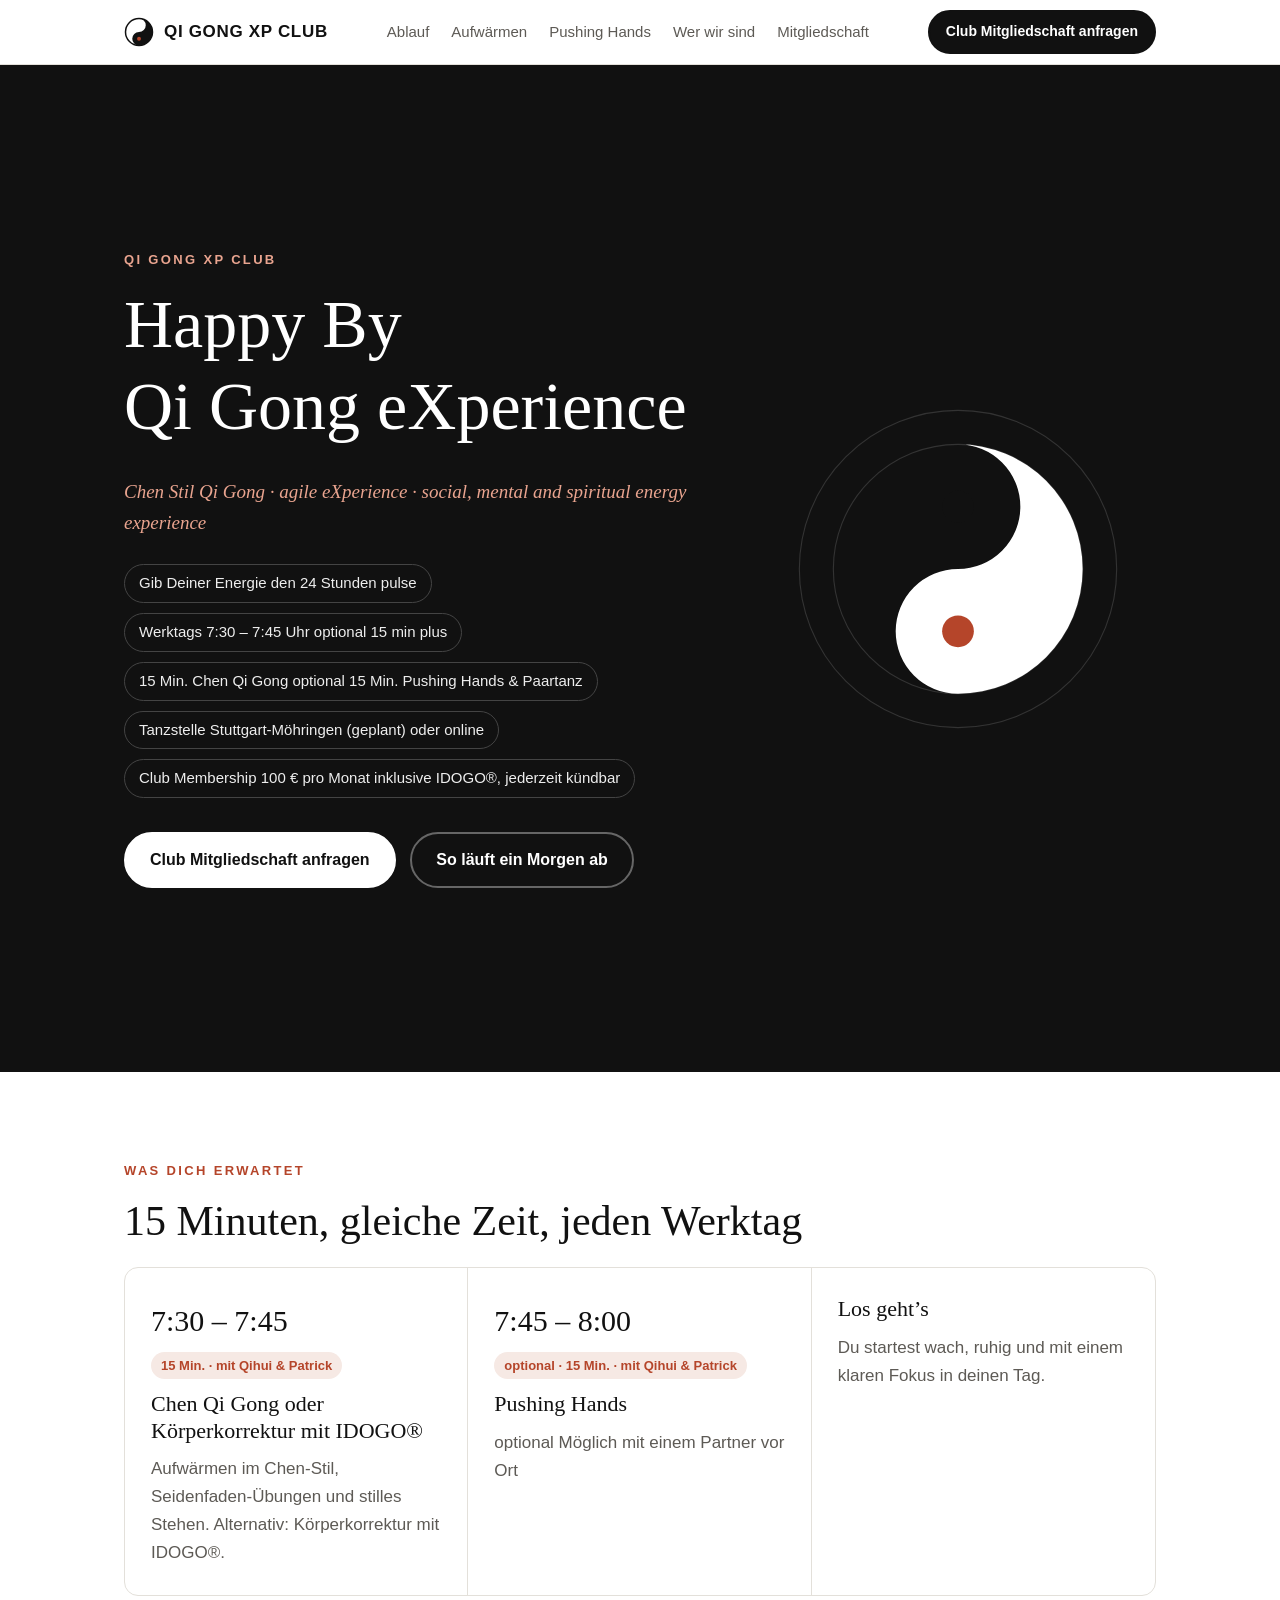
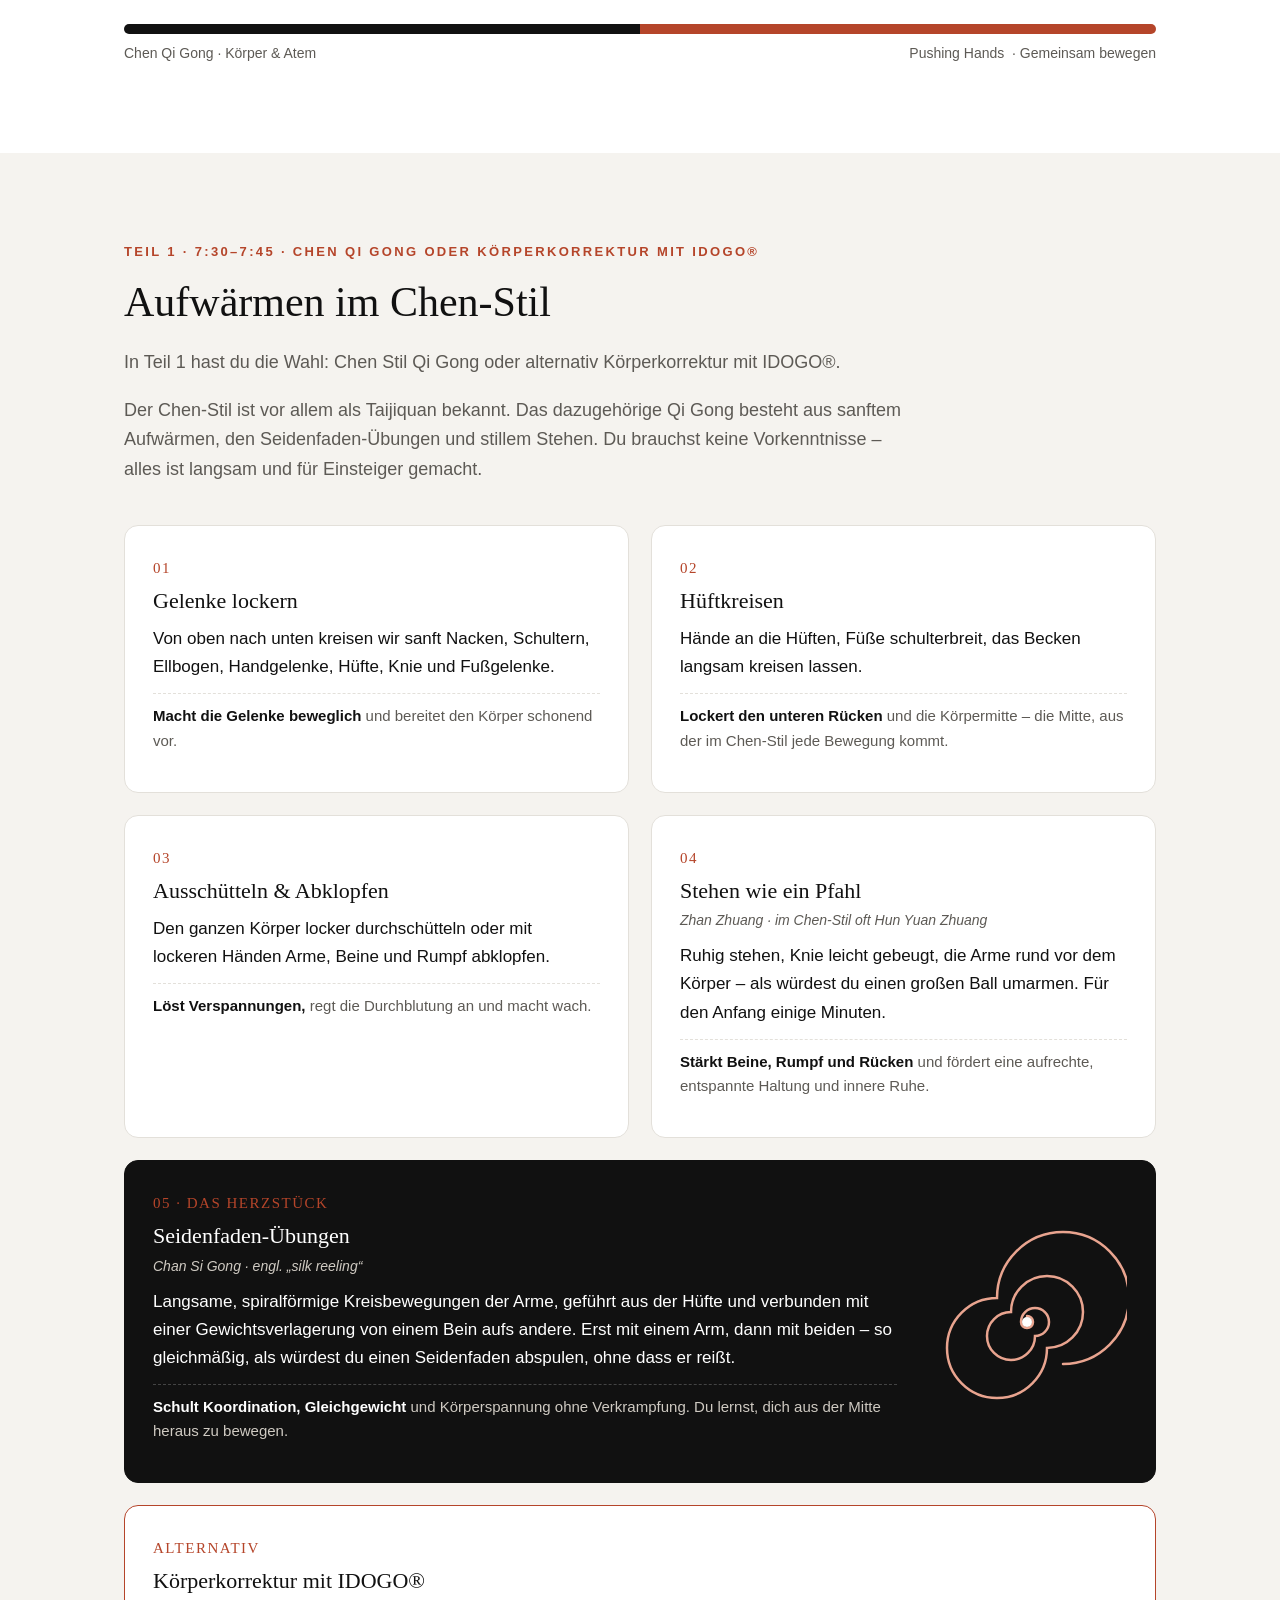
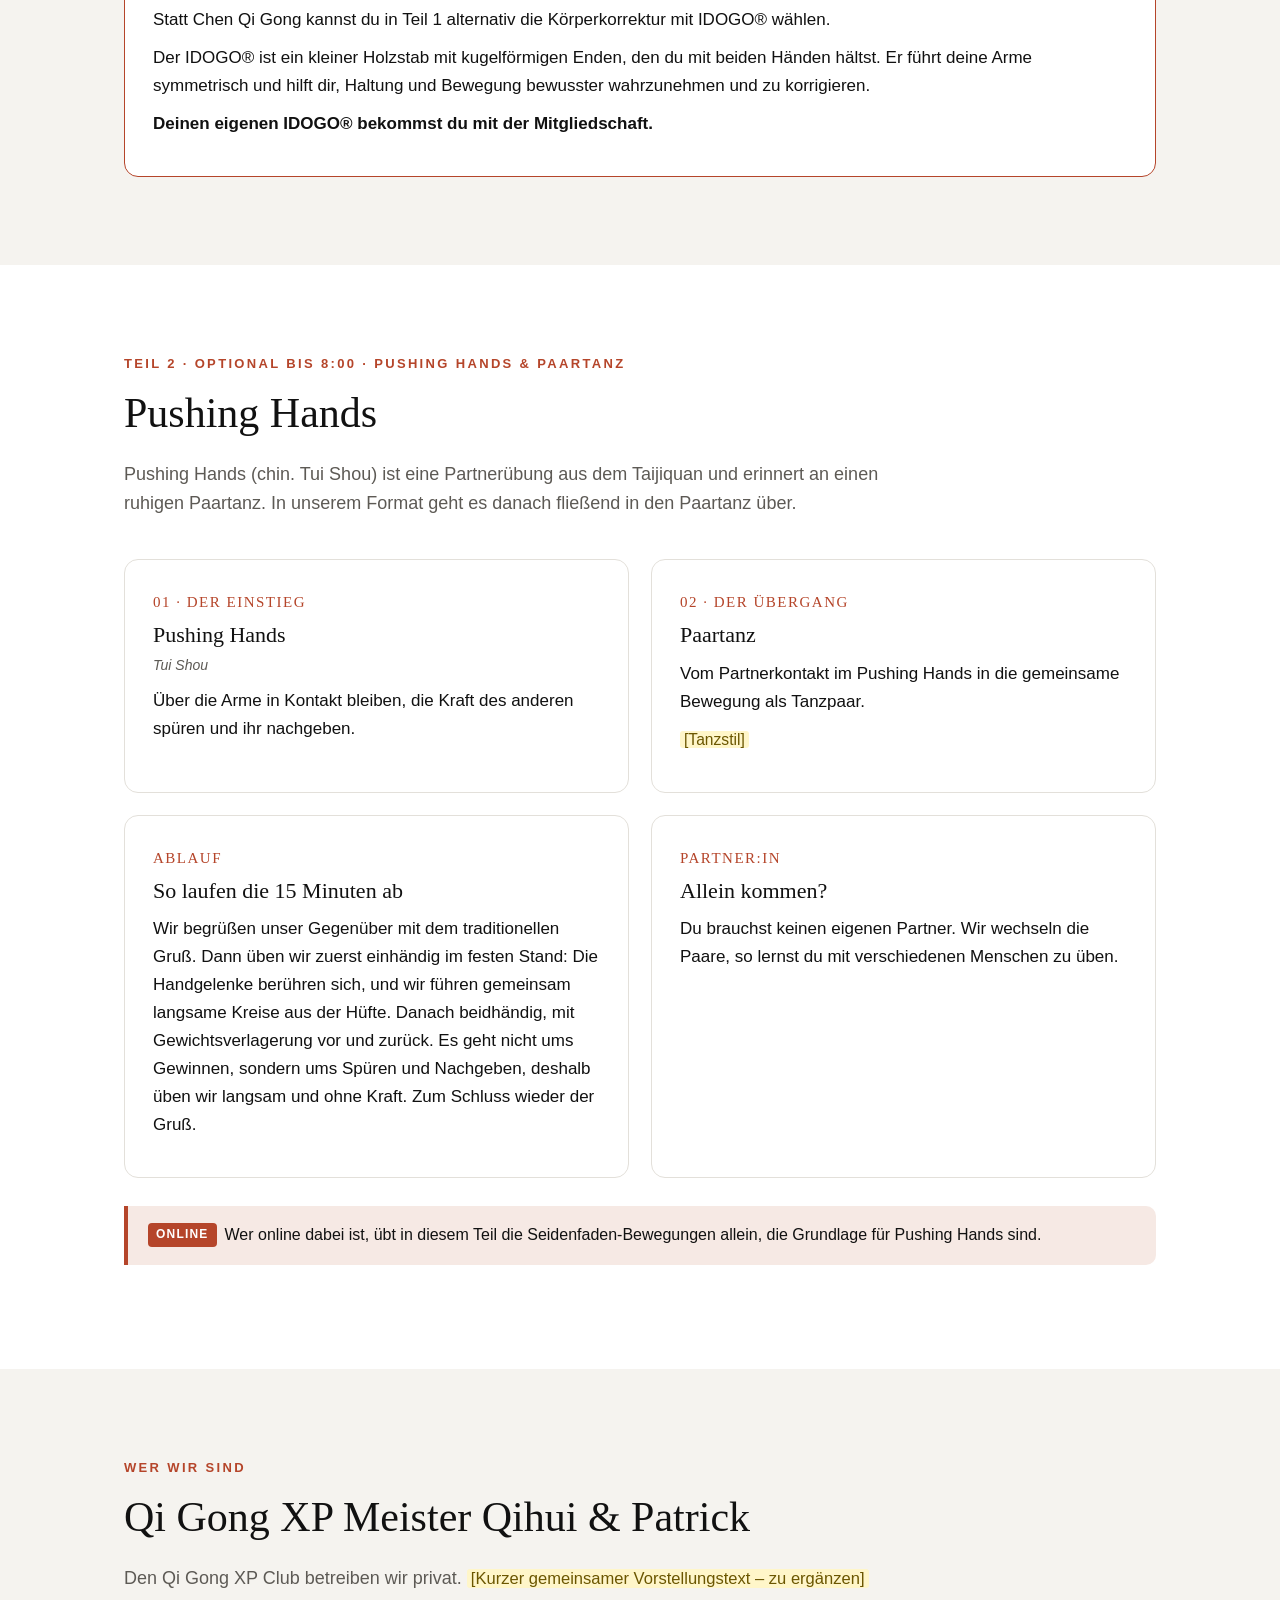
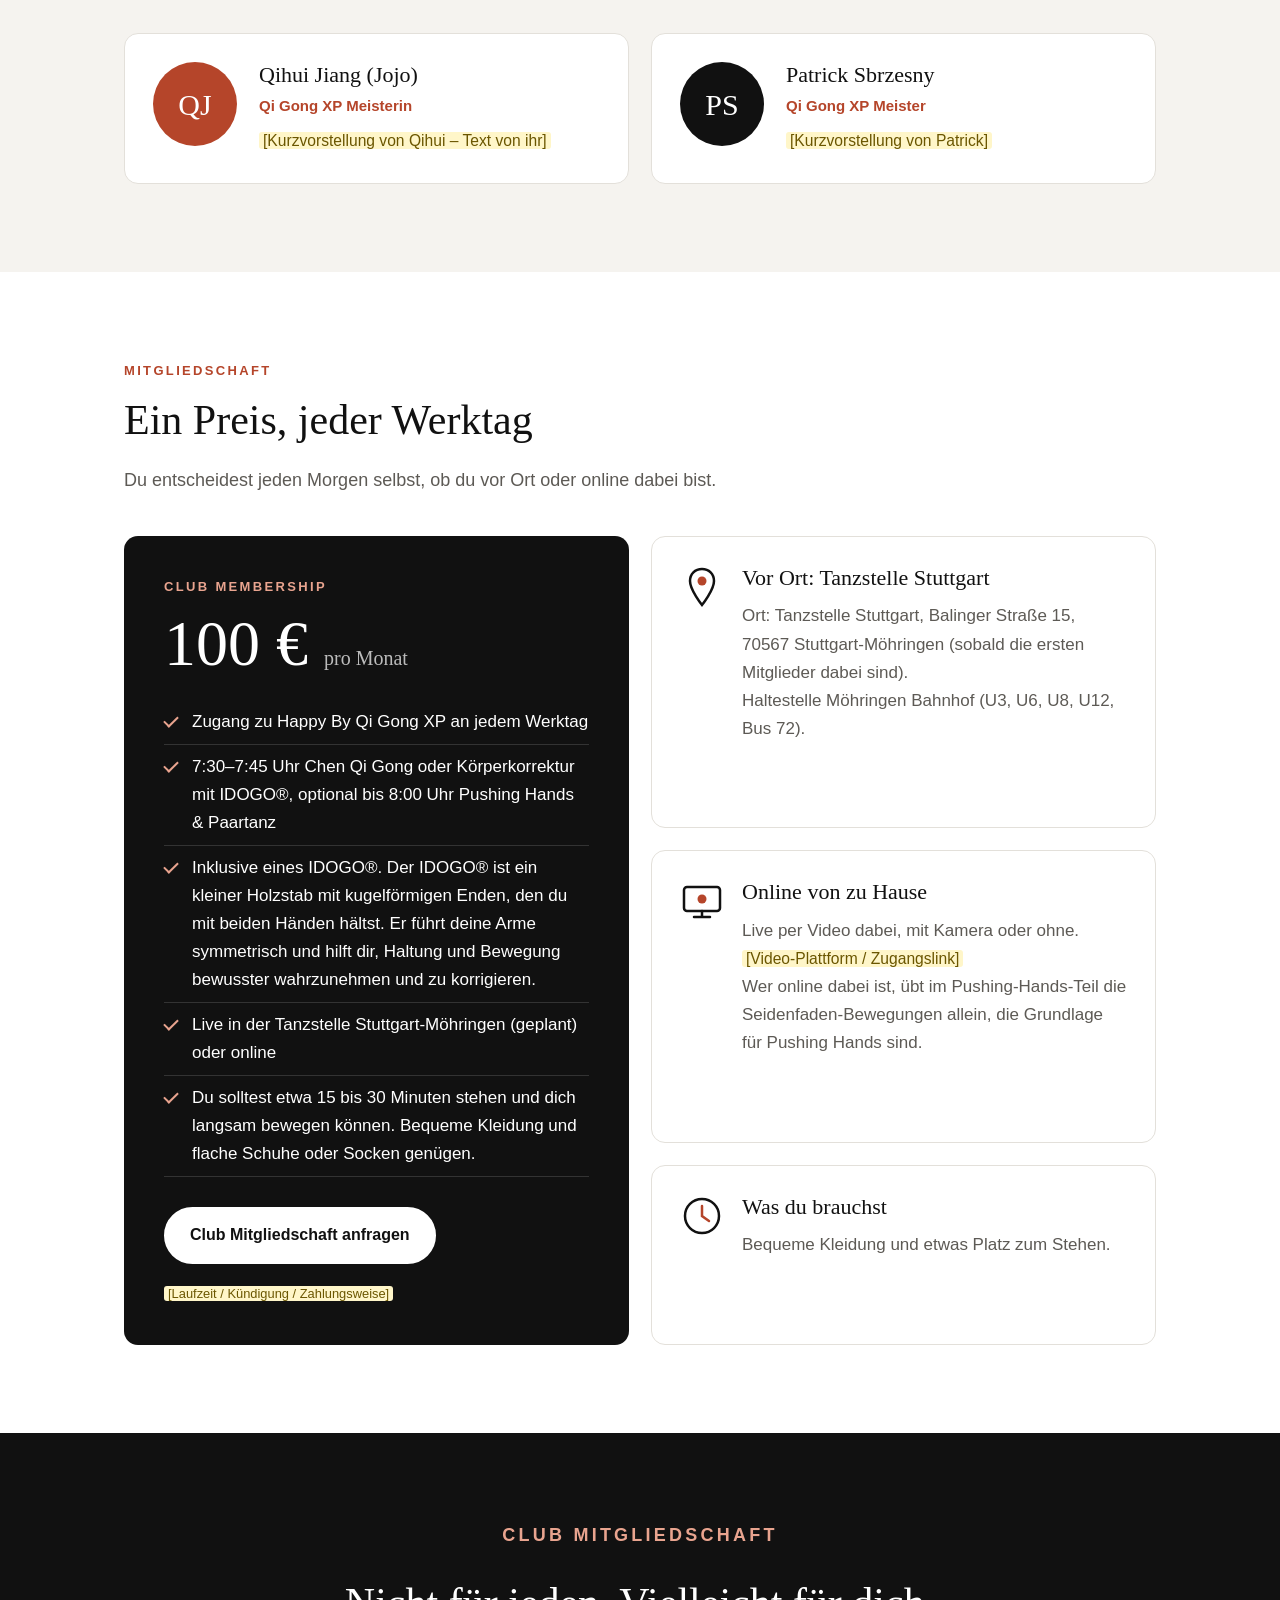
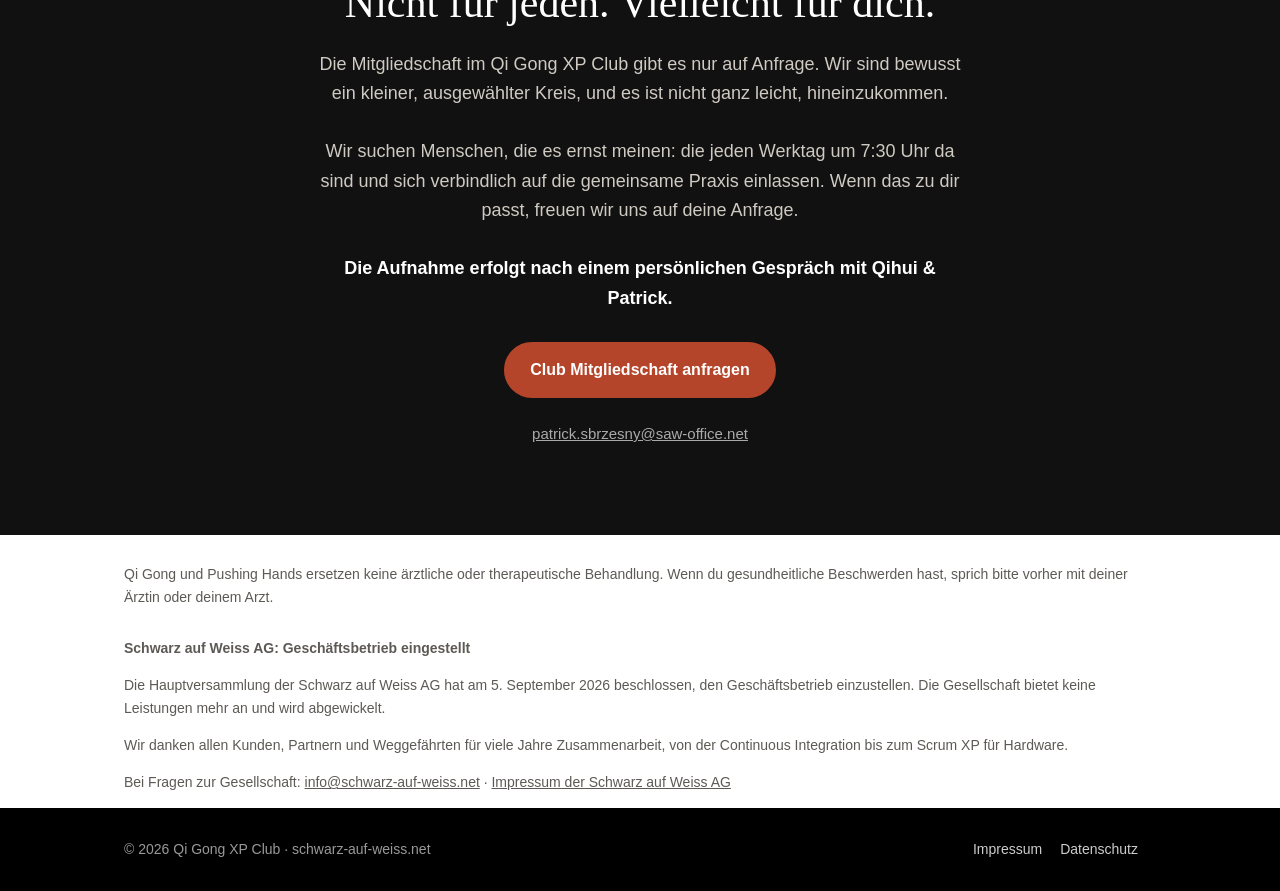
==== commit 19d90b14: "Karte 04: stärkt Beine, Rumpf und Rücken" ====
--- a/index.html
+++ b/index.html
@@ -287,7 +287,7 @@
         <h3>Stehen wie ein Pfahl</h3>
         <p class="zh">Zhan Zhuang · im Chen-Stil oft Hun Yuan Zhuang</p>
         <p>Ruhig stehen, Knie leicht gebeugt, die Arme rund vor dem Körper – als würdest du einen großen Ball umarmen. Für den Anfang einige Minuten.</p>
-        <p class="effect"><strong>Stärkt die Beine</strong> und fördert eine aufrechte, entspannte Haltung und innere Ruhe.</p>
+        <p class="effect"><strong>Stärkt Beine, Rumpf und Rücken</strong> und fördert eine aufrechte, entspannte Haltung und innere Ruhe.</p>
       </article>
       <article class="card feature">
         <div>
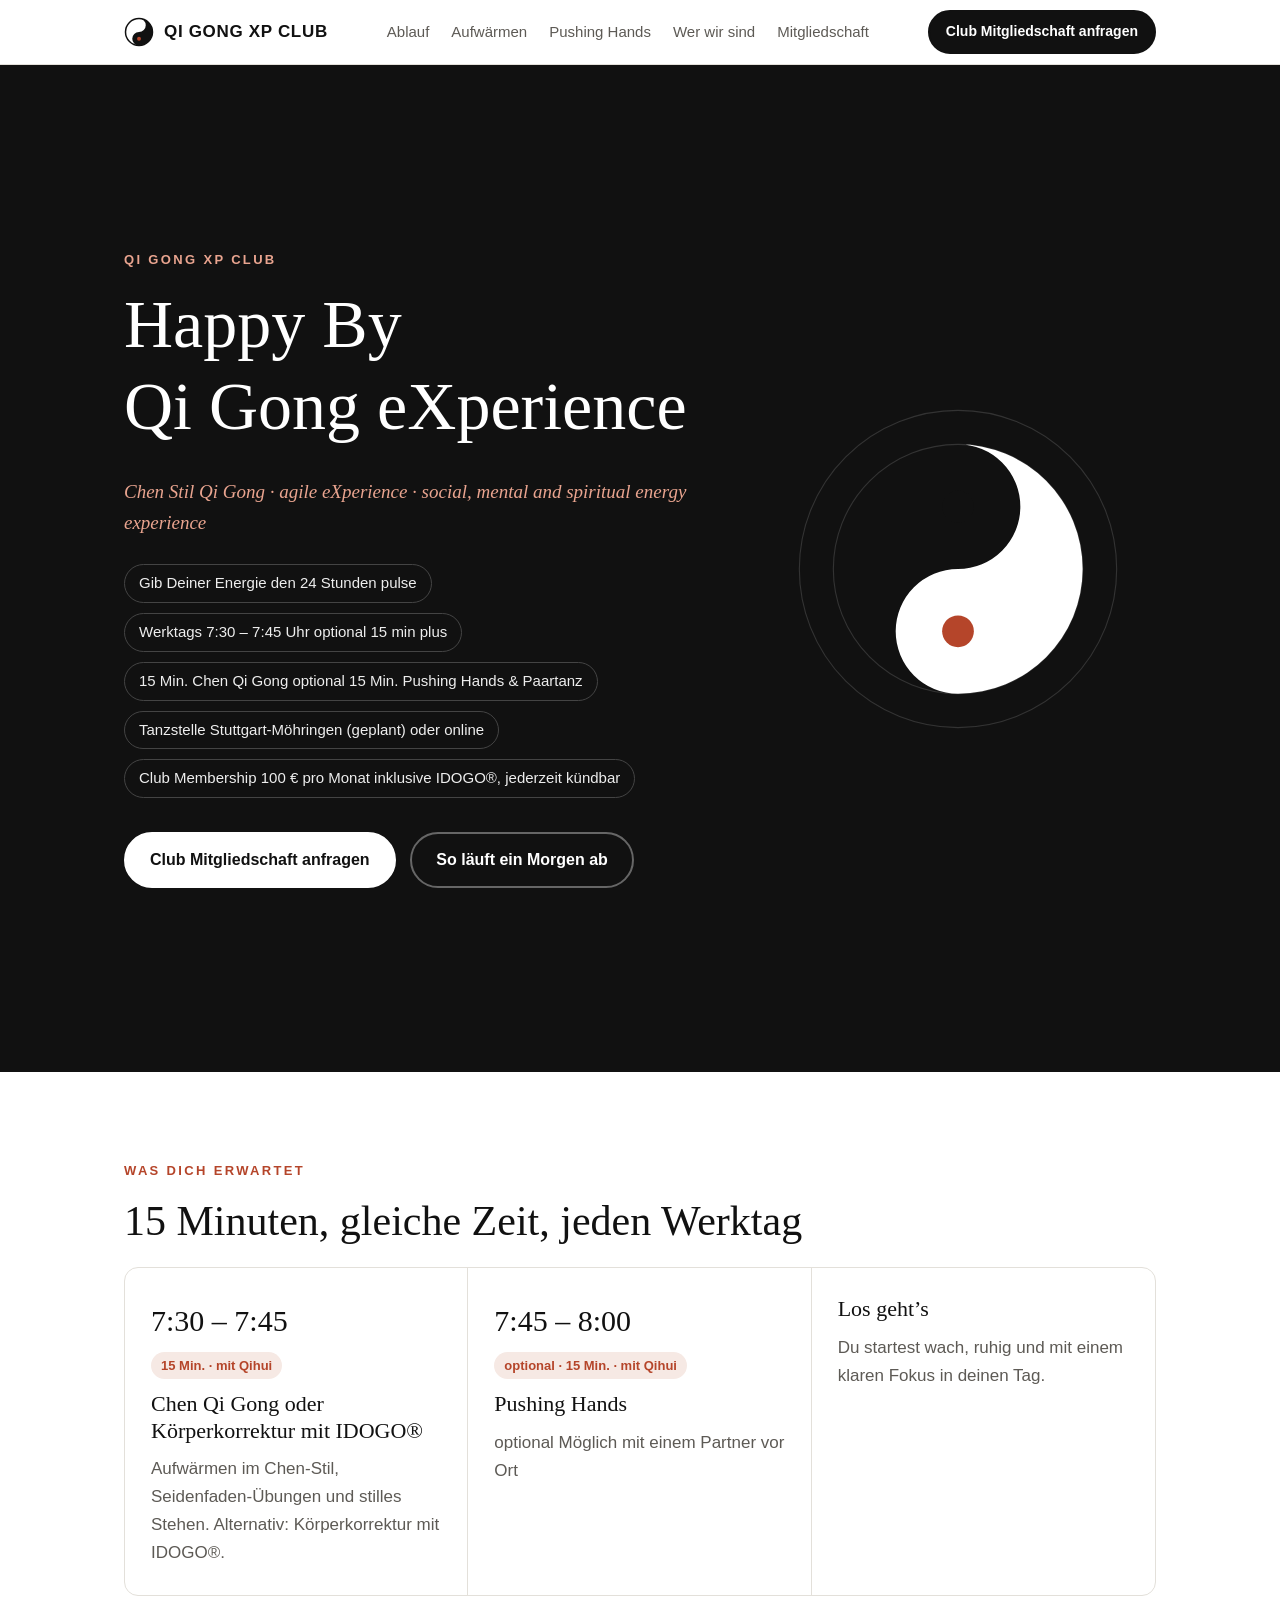
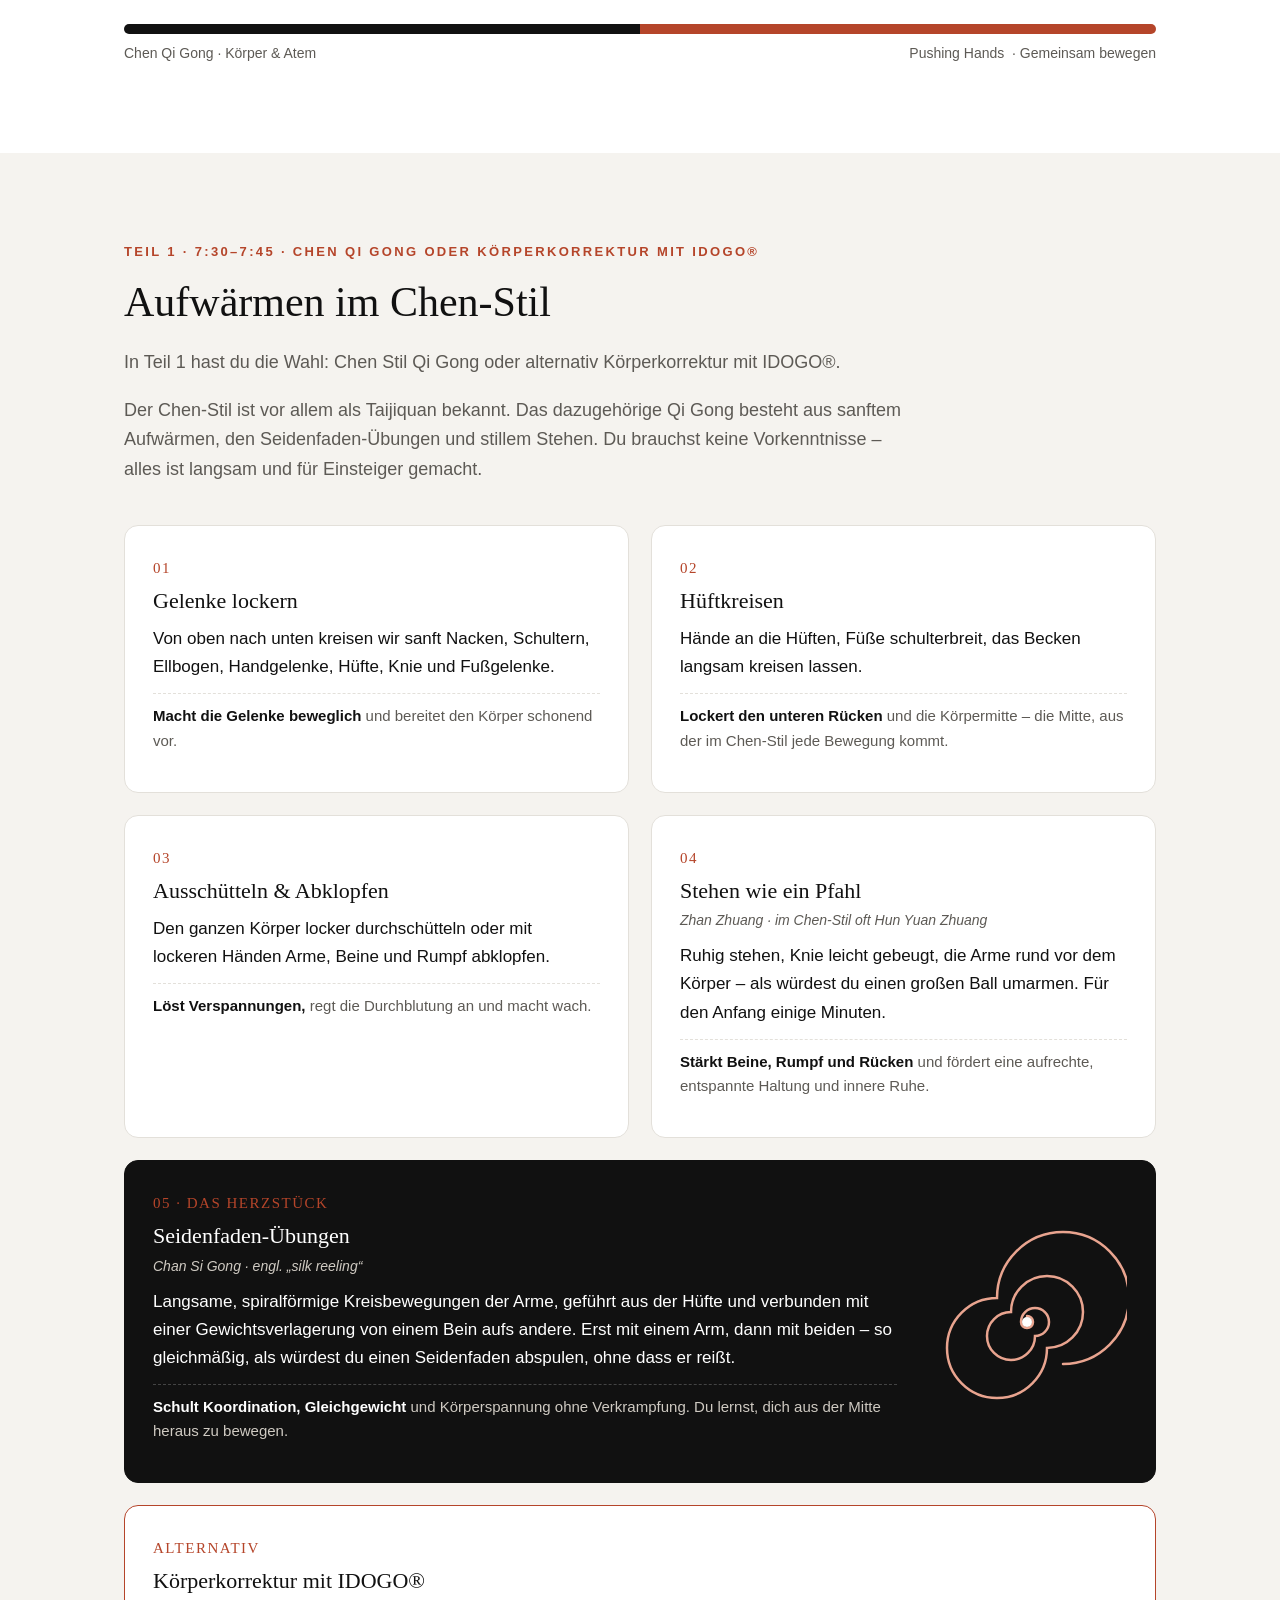
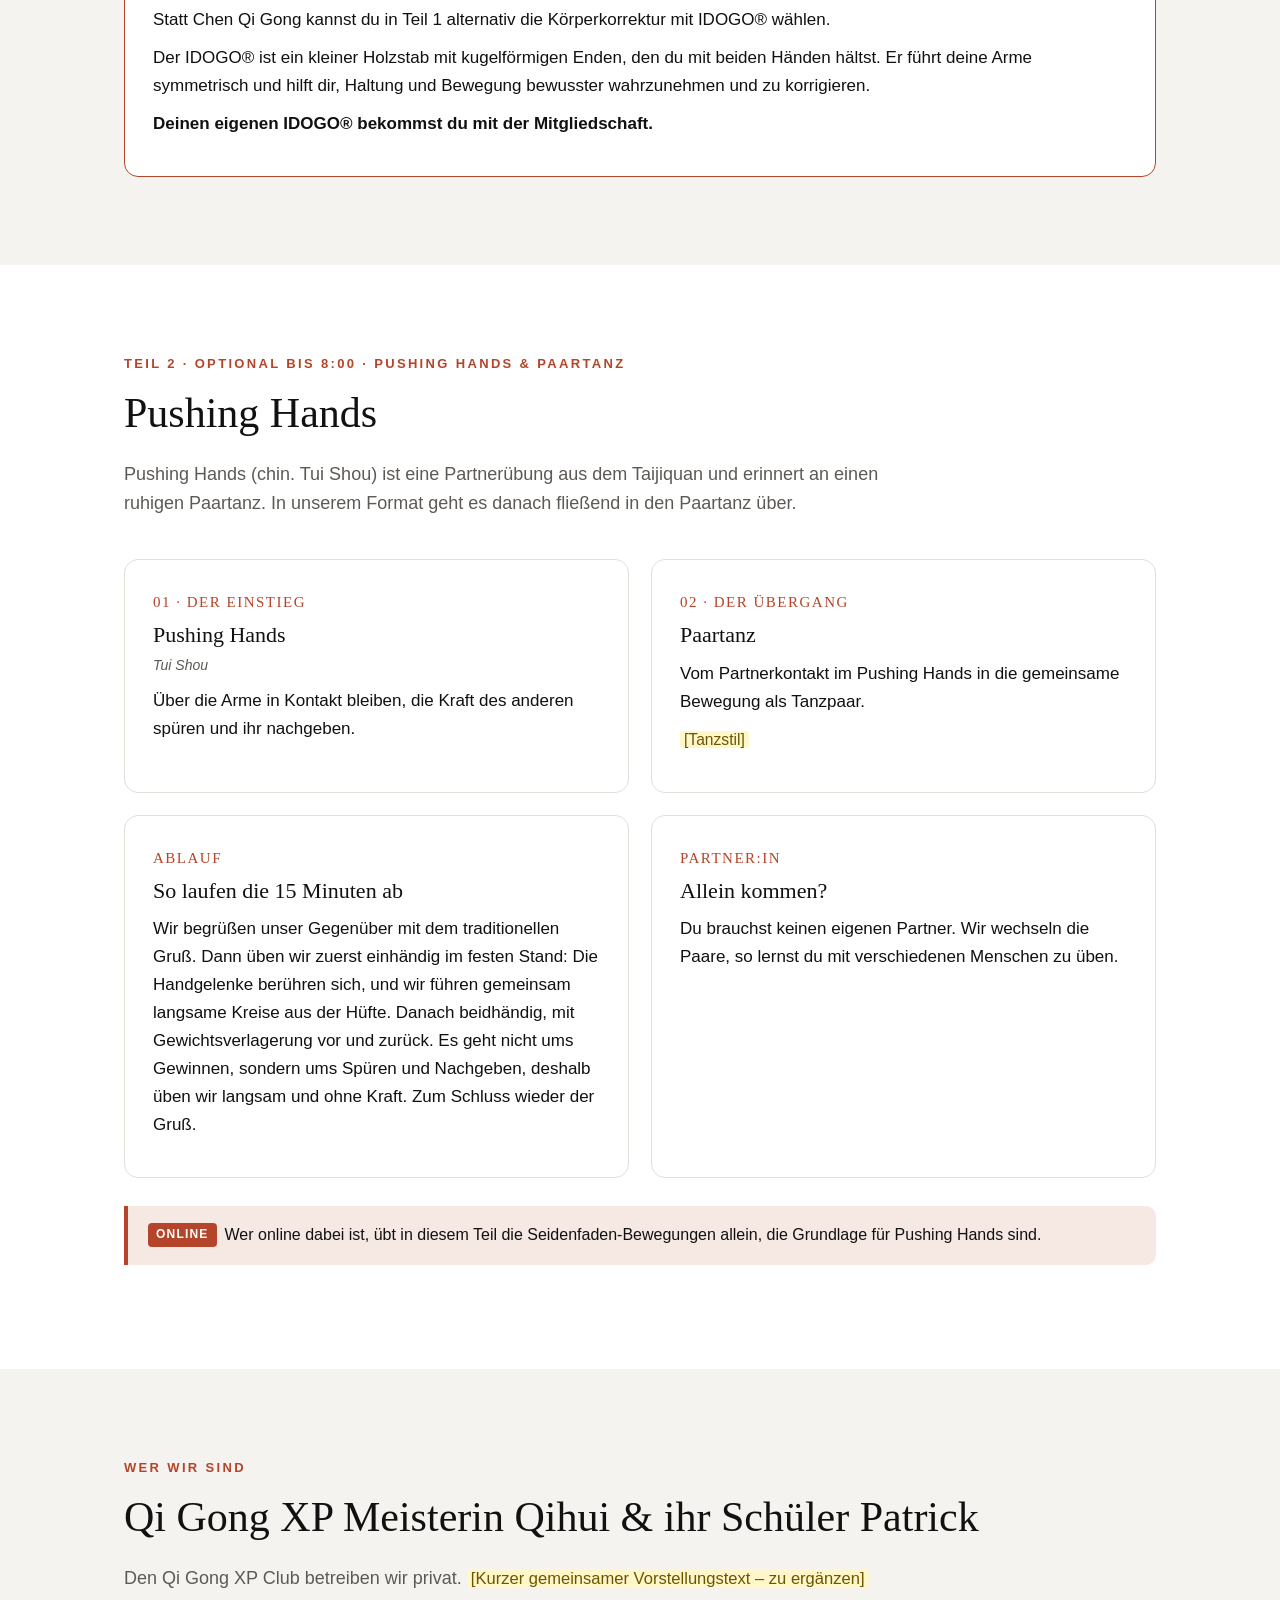
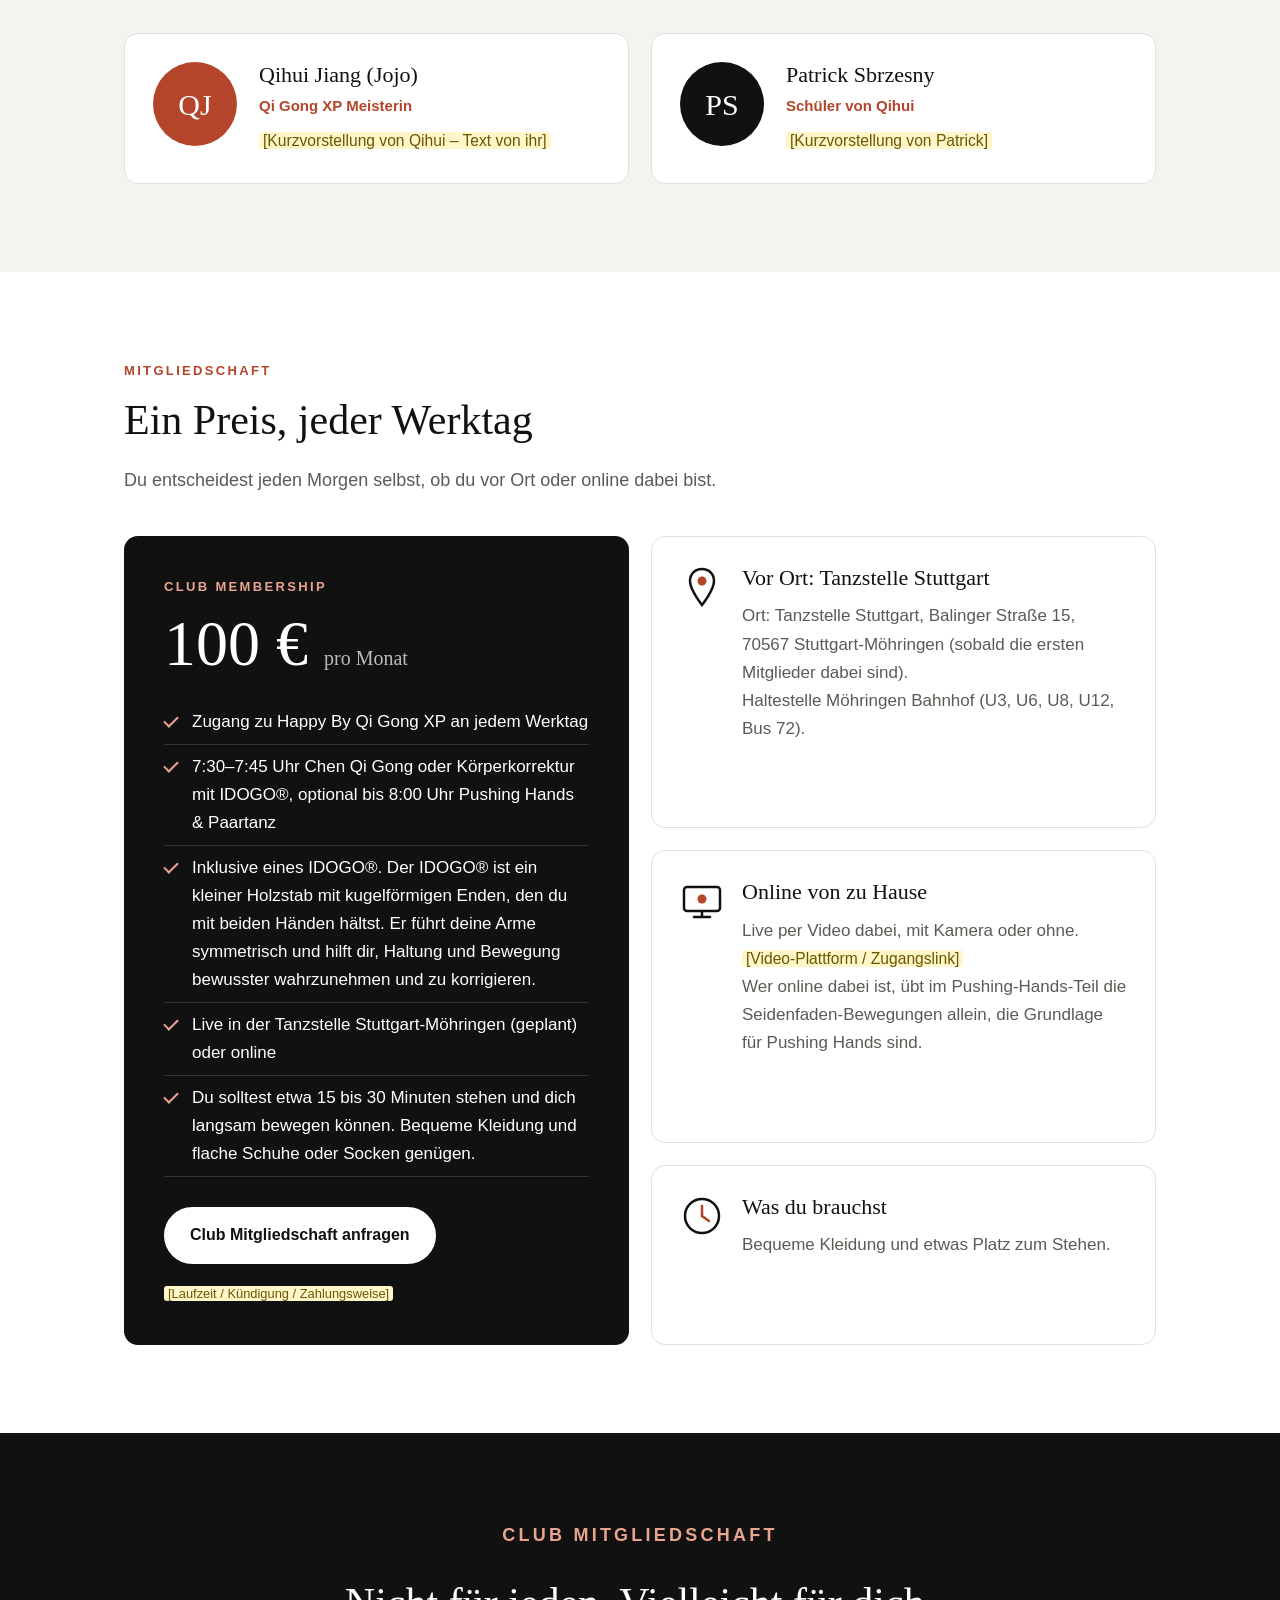
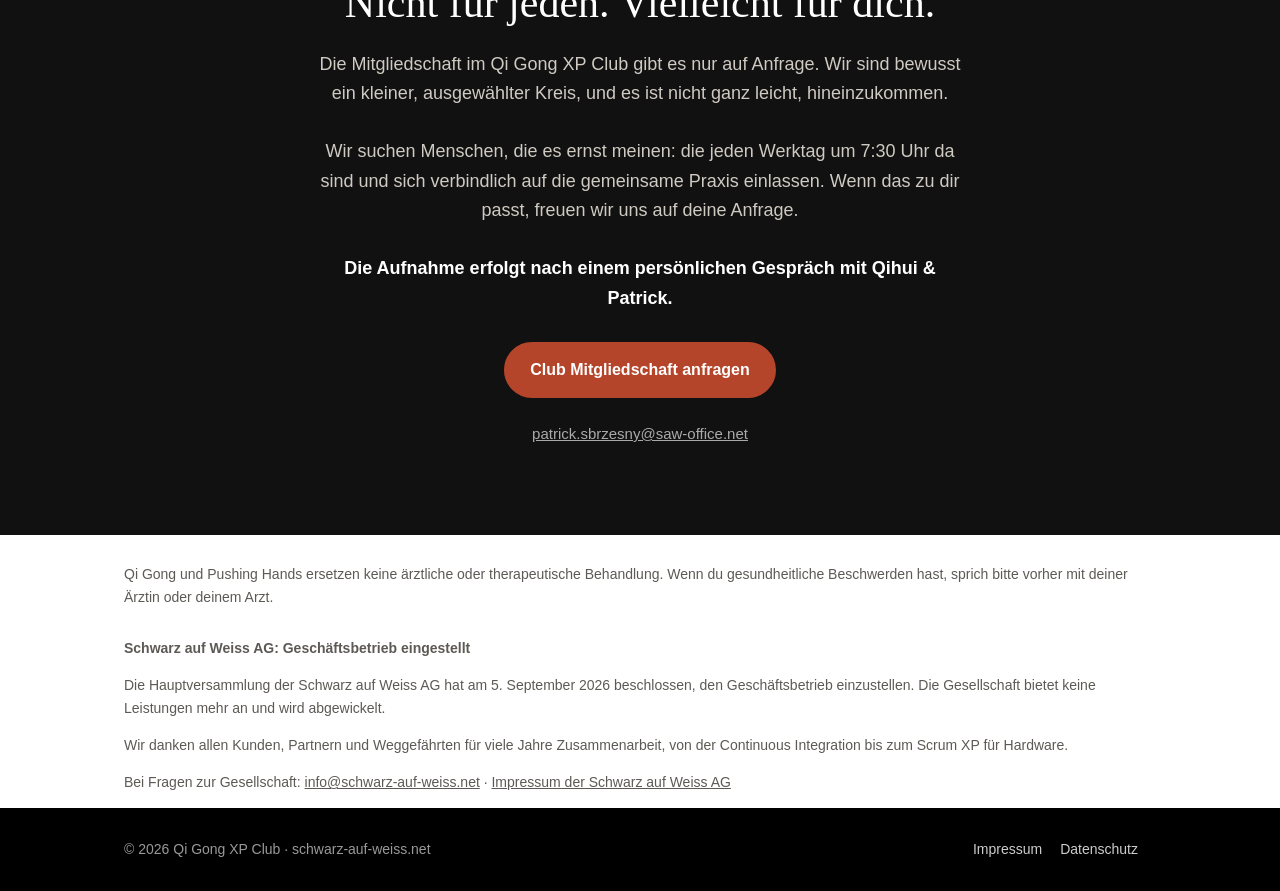
==== commit a80c9bc9: "Patrick als Schüler" ====
--- a/index.html
+++ b/index.html
@@ -238,13 +238,13 @@
     <p class="eyebrow">Was dich erwartet</p>
     <h2 id="ablauf-title">15 Minuten, gleiche Zeit, jeden Werktag</h2>
     <div class="timeline"><div class="tl"><div class="time">7:30 – 7:45</div>
-        <span class="dur">15 Min. · mit Qihui &amp; Patrick</span>
+        <span class="dur">15 Min. · mit Qihui</span>
         <h3>Chen Qi Gong oder Körperkorrektur mit IDOGO®</h3>
         <p>Aufwärmen im Chen-Stil, Seidenfaden-Übungen und stilles Stehen. Alternativ: Körperkorrektur mit IDOGO®.</p>
       </div>
       <div class="tl">
         <div class="time">7:45 – 8:00</div>
-        <span class="dur">optional · 15 Min. · mit Qihui &amp; Patrick</span>
+        <span class="dur">optional · 15 Min. · mit Qihui</span>
         <h3>Pushing Hands</h3>
         <p>optional Möglich mit einem Partner vor Ort</p></div><div class="tl"><h3>Los geht’s</h3>
         <p>Du startest wach, ruhig und mit einem klaren Fokus in deinen Tag.</p>
@@ -351,7 +351,7 @@
 <section id="wir" class="alt" aria-labelledby="wir-title">
   <div class="wrap">
     <p class="eyebrow">Wer wir sind</p>
-    <h2 id="wir-title">Qi Gong XP Meister Qihui &amp; Patrick</h2>
+    <h2 id="wir-title">Qi Gong XP Meisterin Qihui &amp; ihr Schüler Patrick</h2>
     <p class="intro">Den Qi Gong XP Club betreiben wir privat. <span class="ph">[Kurzer gemeinsamer Vorstellungstext – zu ergänzen]</span></p>
     <div class="people">
       <div class="person q2">
@@ -366,7 +366,7 @@
         <div class="avatar" aria-hidden="true">PS</div>
         <div>
           <h3>Patrick Sbrzesny</h3>
-          <p class="role">Qi Gong XP Meister</p>
+          <p class="role">Schüler von Qihui</p>
           <p><span class="ph">[Kurzvorstellung von Patrick]</span></p>
         </div>
       </div>
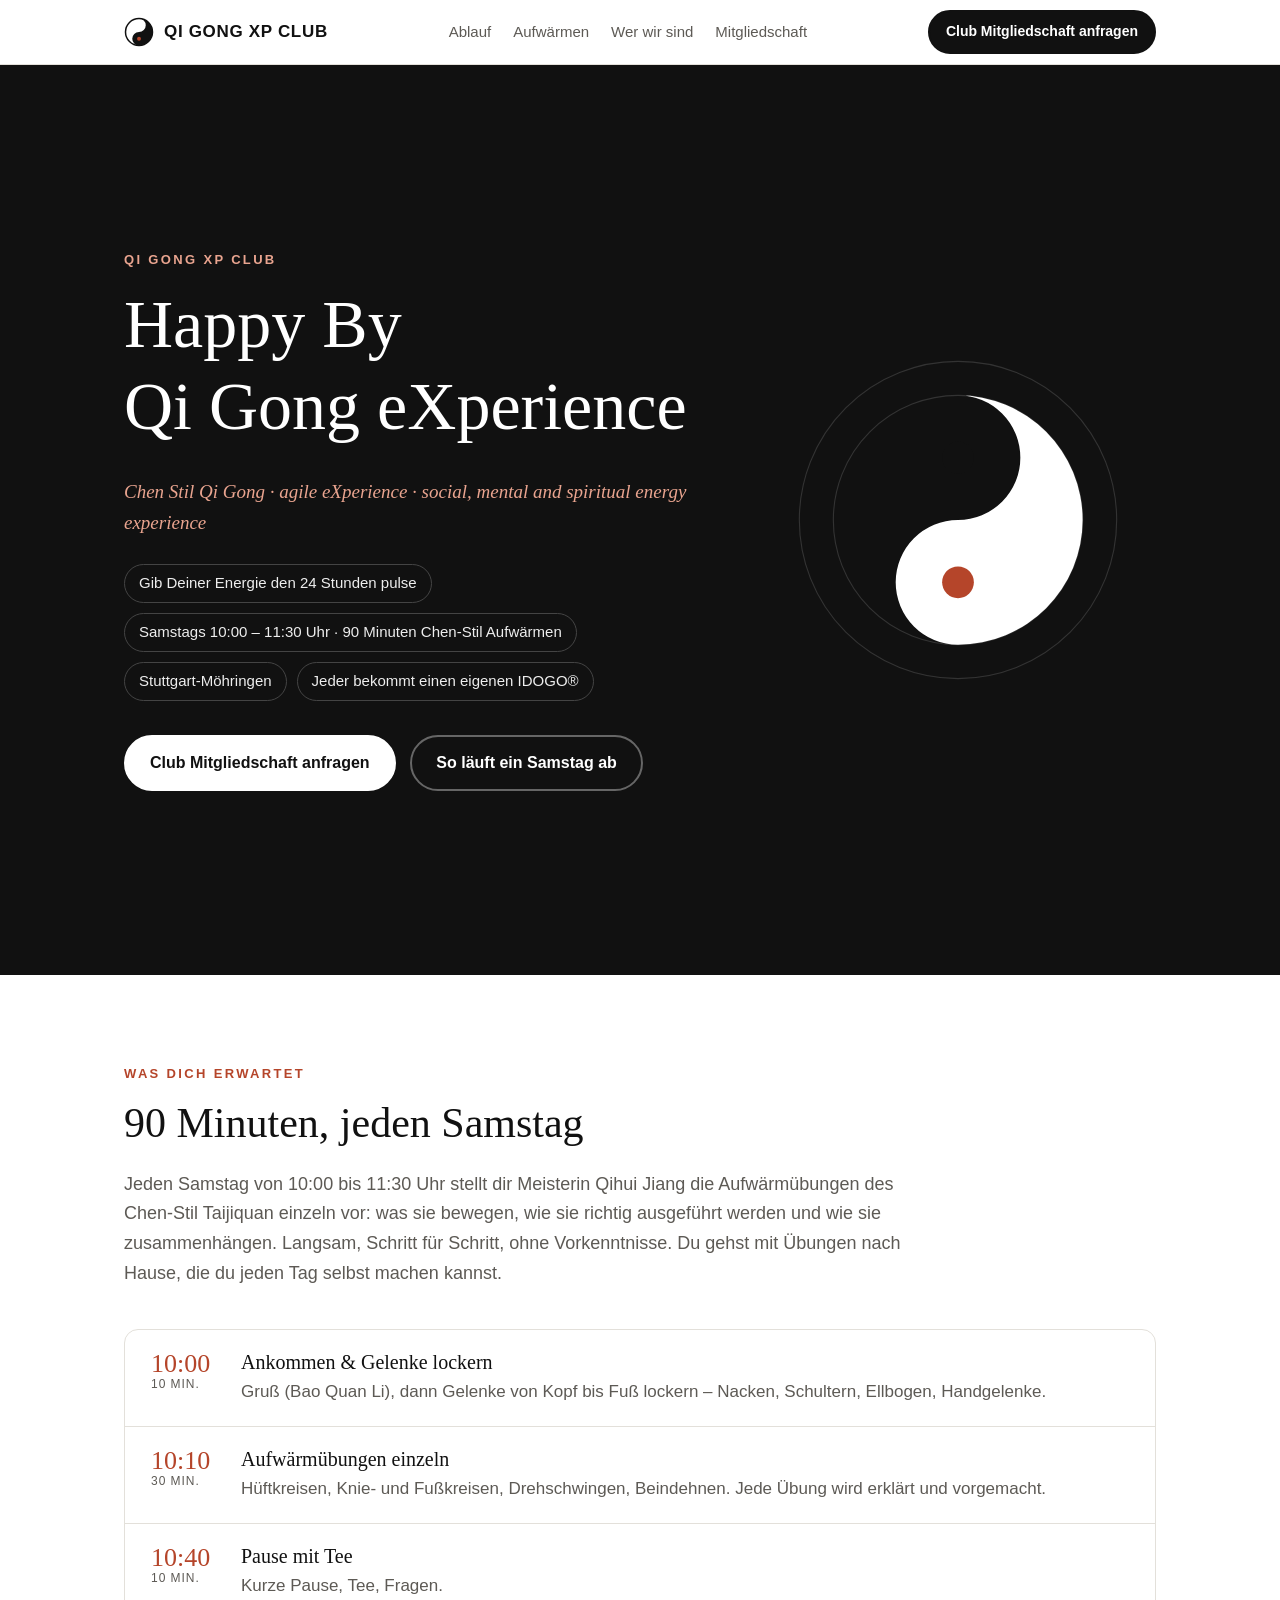
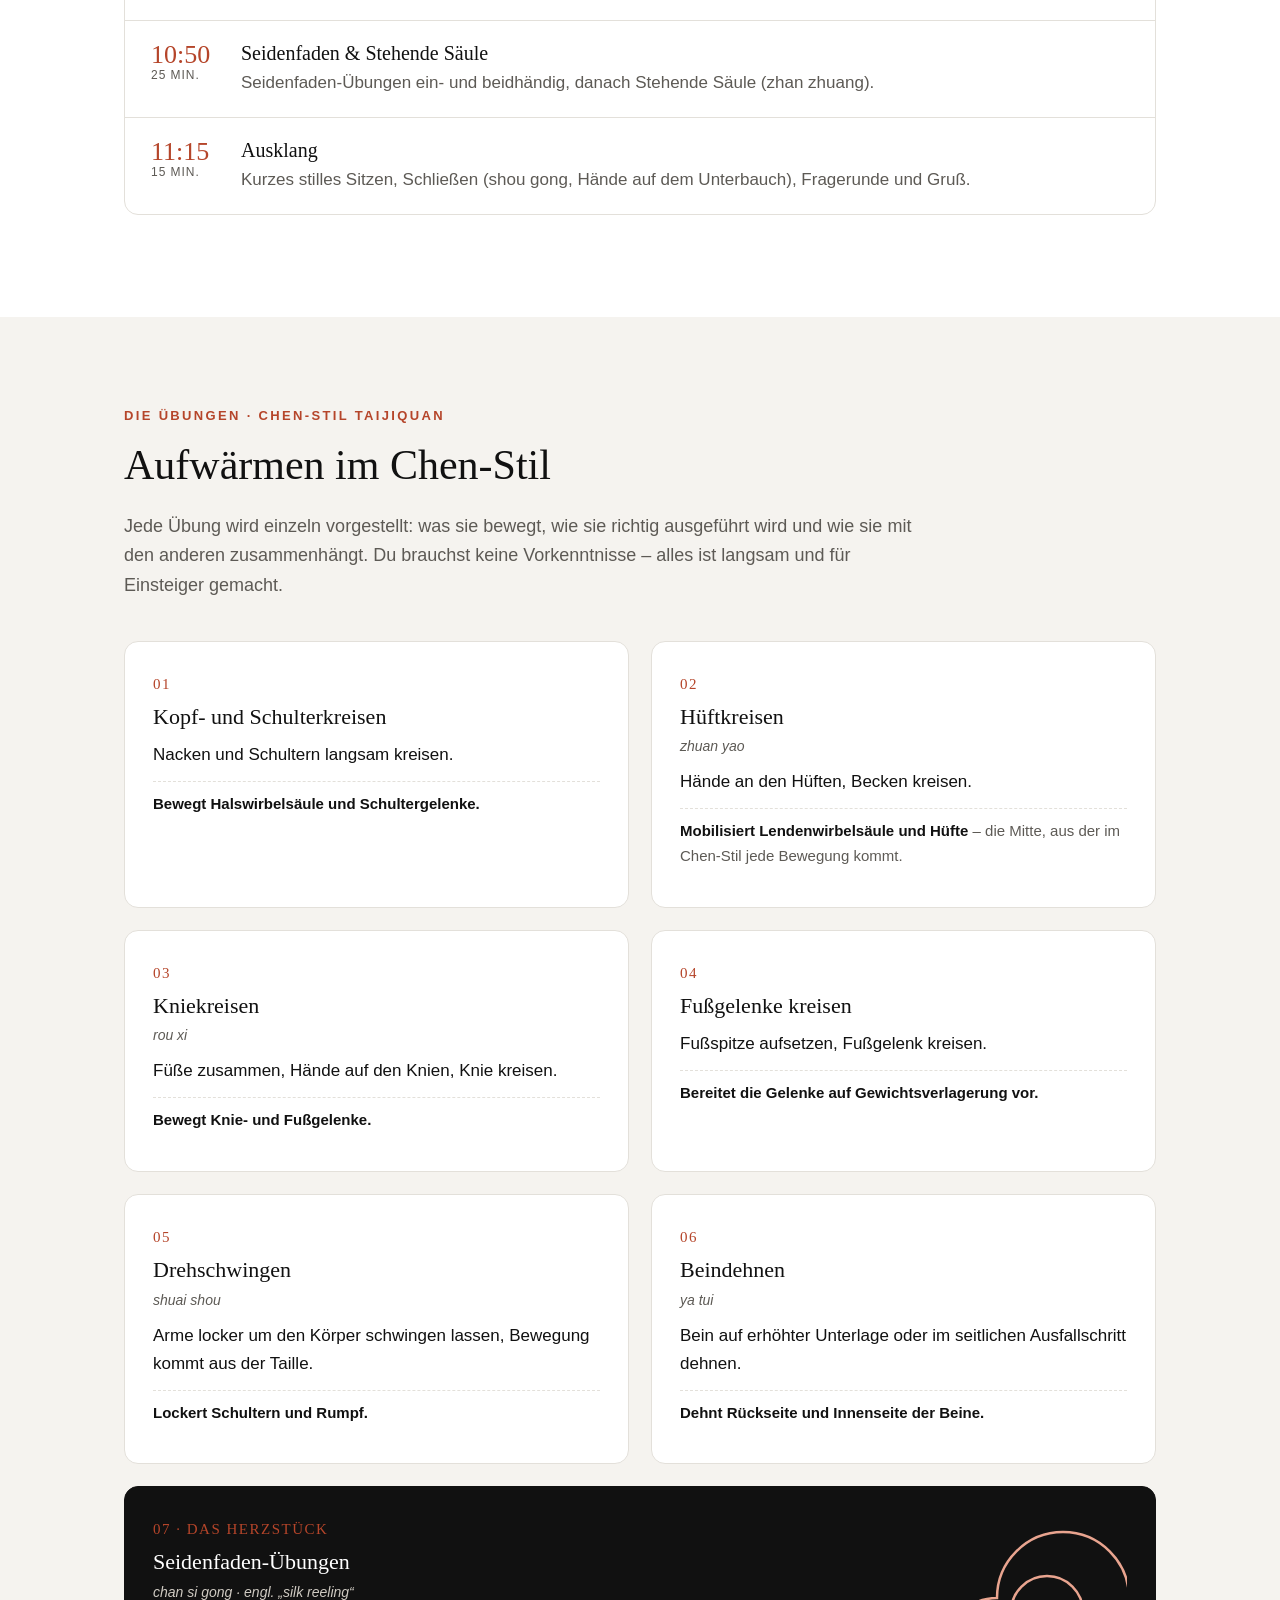
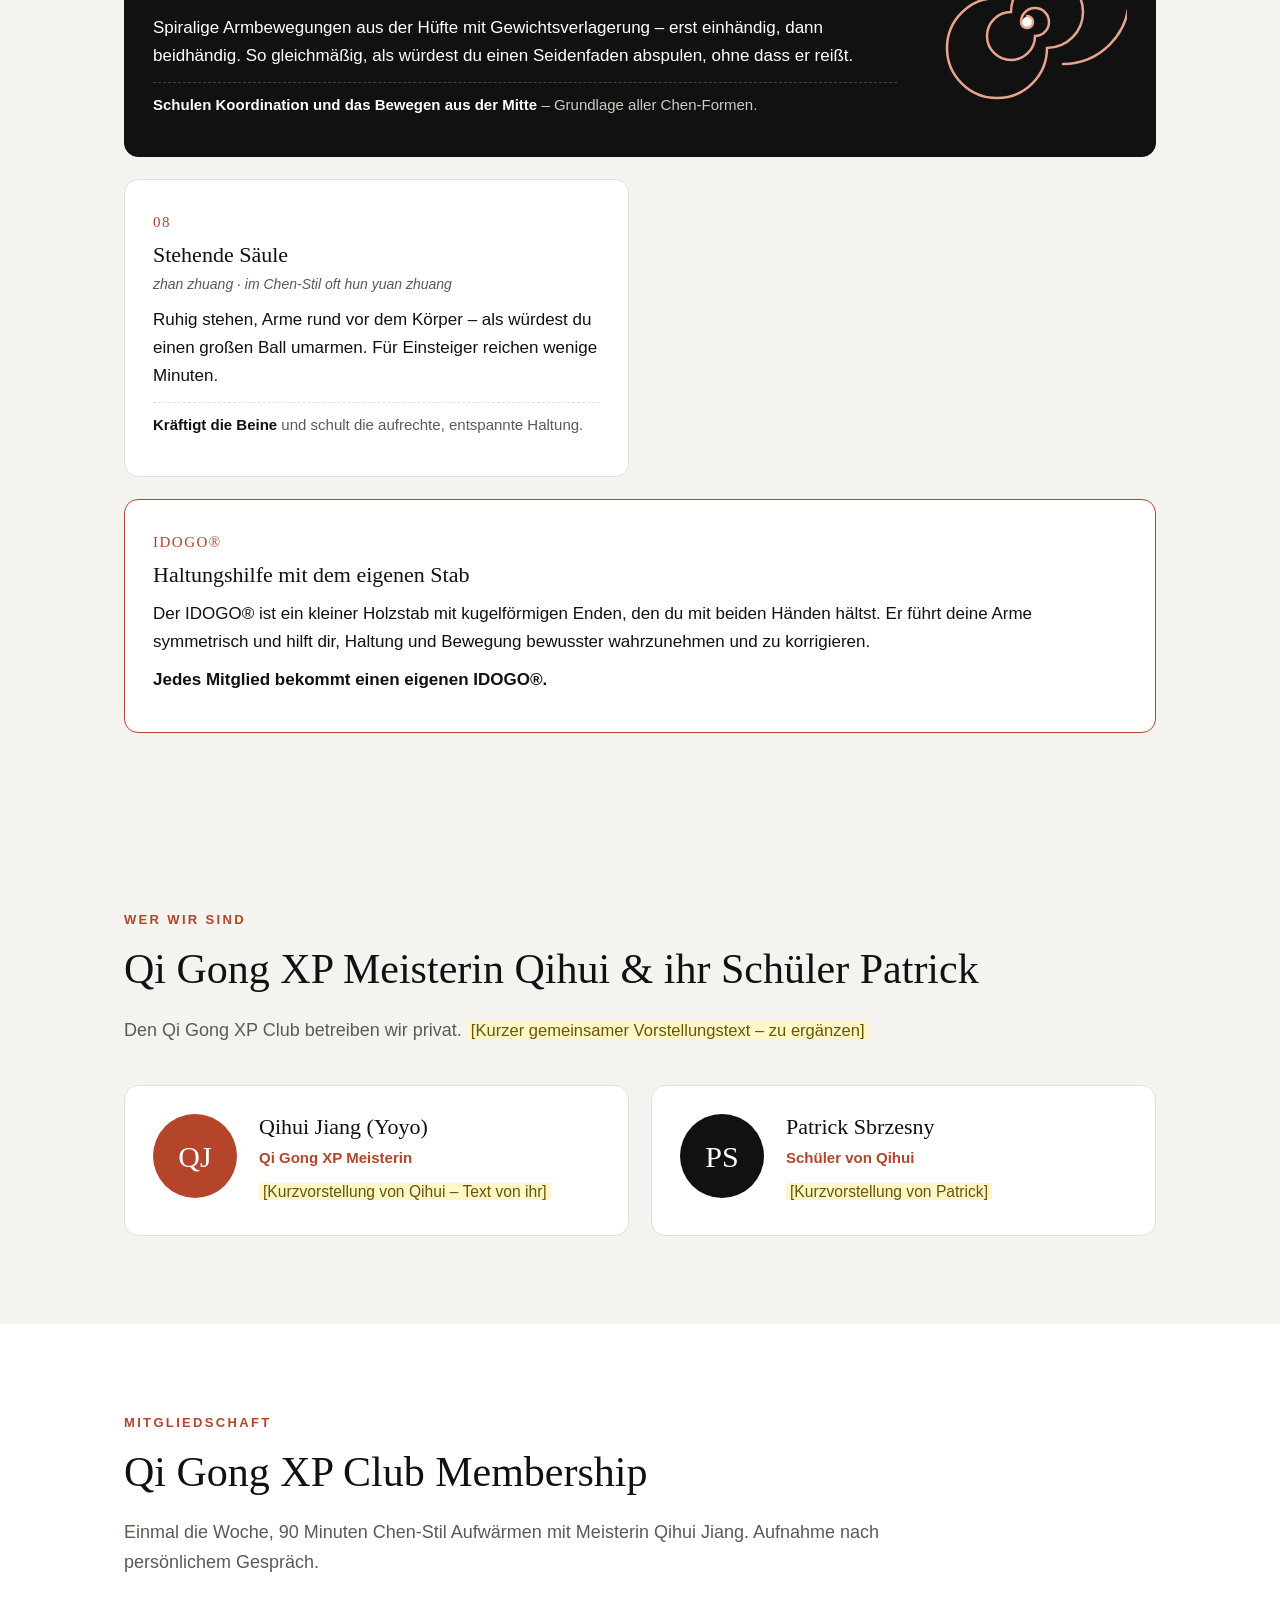
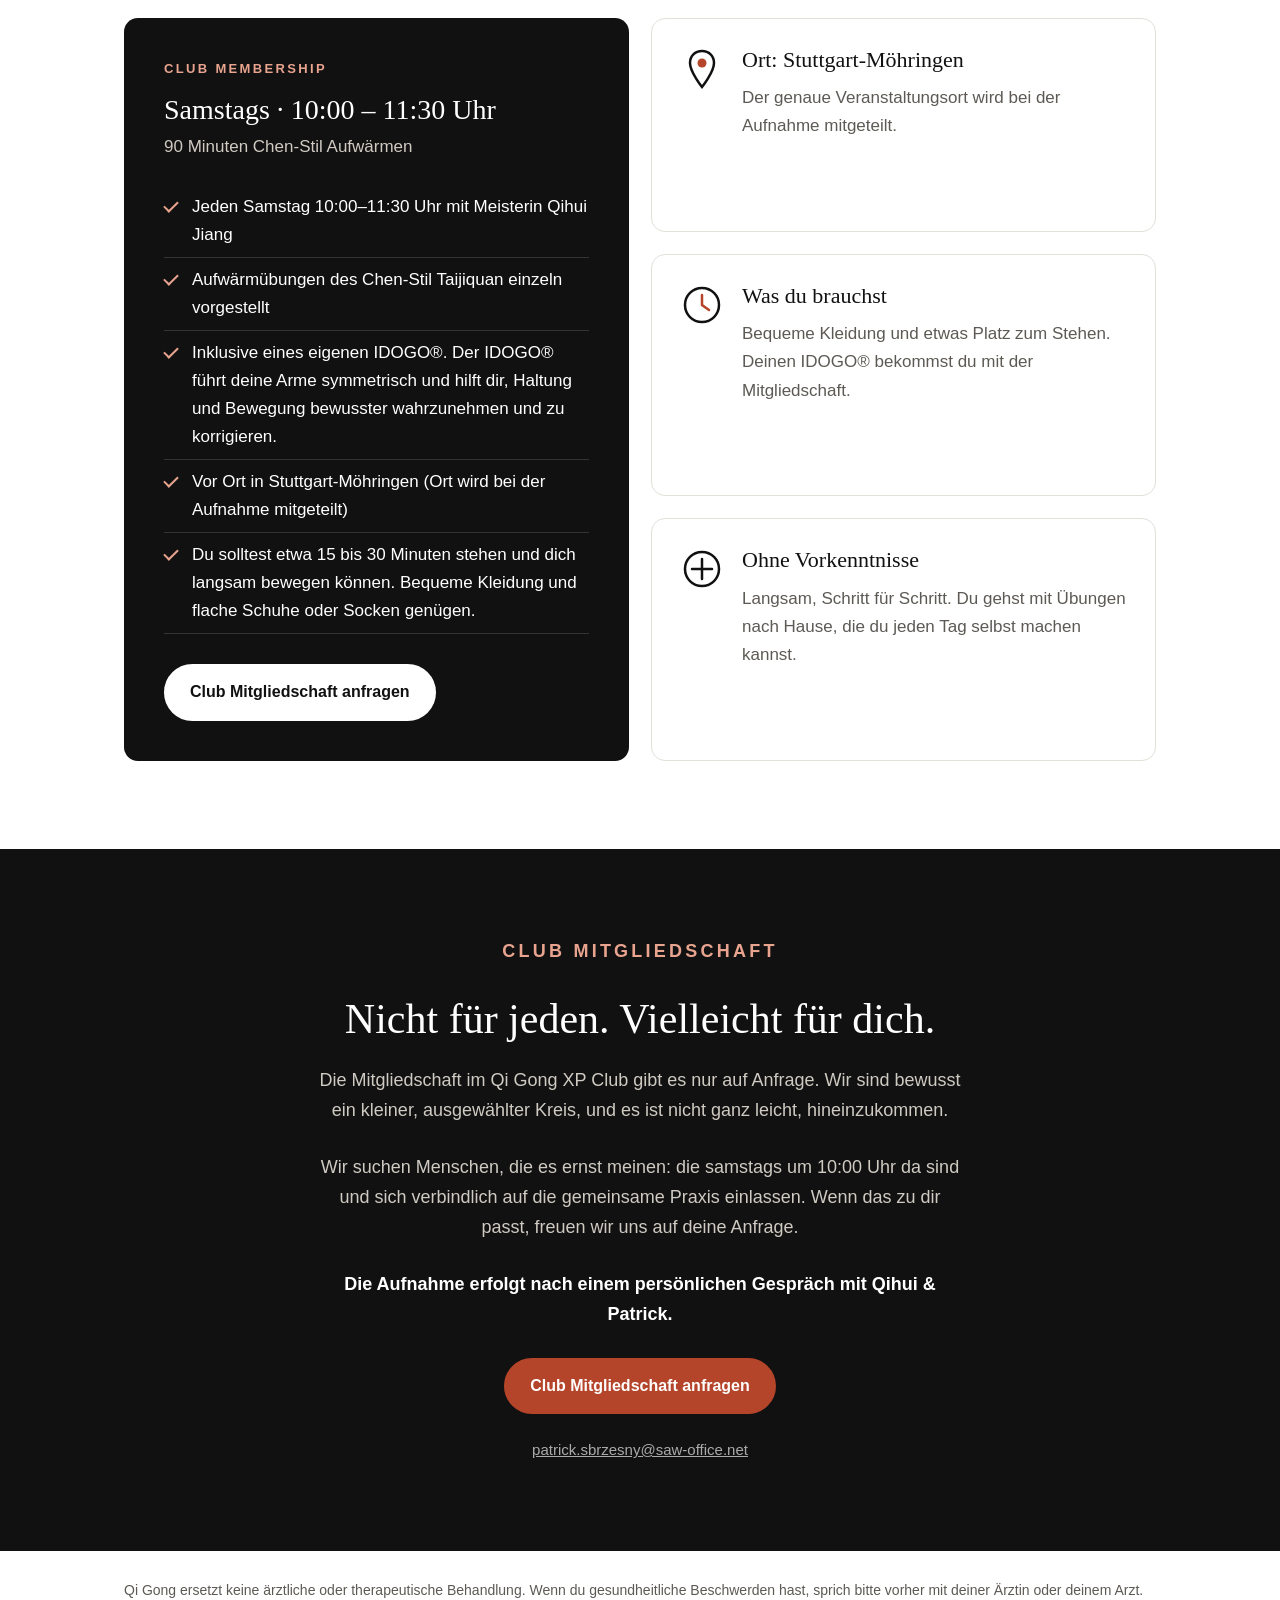
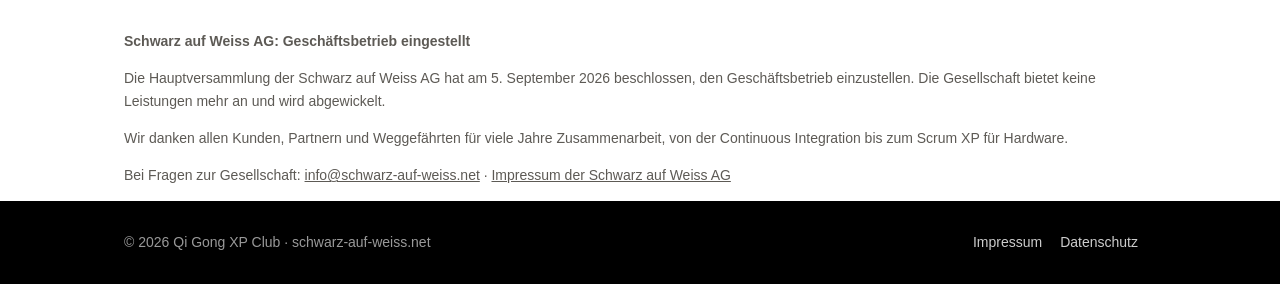
==== commit 2ca56869: "Samstagskurs 10:00–11:30: Chen-Stil Aufwärmen, ohne Preis Werktagsformat, Pushing Hands, Paartanz un" ====
--- a/index.html
+++ b/index.html
@@ -2,8 +2,8 @@
 <html lang="de"><head>
 <meta charset="utf-8">
 <meta name="viewport" content="width=device-width, initial-scale=1">
-<title>Happy By Qi Gong XP – Qi Gong XP Club, werktags 7:30 Uhr</title>
-<meta name="description" content="Happy By Qi Gong XP: werktags 7:30–7:45 Uhr Chen Qi Gong oder Körperkorrektur mit IDOGO®, optional bis 8:00 Uhr Pushing Hands &amp; Paartanz. Live vor Ort in Stuttgart-Möhringen (geplant: Tanzstelle Stuttgart, Balinger Straße 15) oder online. Club Membership 100 € pro Monat.">
+<title>Happy By Qi Gong XP – Qi Gong XP Club, samstags 10:00 Uhr</title>
+<meta name="description" content="Happy By Qi Gong XP: samstags 10:00–11:30 Uhr stellt Meisterin Qihui Jiang die Aufwärmübungen des Chen-Stil Taijiquan einzeln vor. 90 Minuten, Schritt für Schritt, ohne Vorkenntnisse. Qi Gong XP Club in Stuttgart-Möhringen.">
 <meta name="robots" content="noindex">
 <style>
   :root{
@@ -194,7 +194,6 @@
       <ul>
         <li><a href="#ablauf">Ablauf</a></li>
         <li><a href="#aufwaermen">Aufwärmen</a></li>
-        <li><a href="#pushing-hands">Pushing Hands</a></li>
         <li><a href="#wir">Wer wir sind</a></li>
         <li><a href="#mitgliedschaft">Mitgliedschaft</a></li>
       </ul>
@@ -212,13 +211,14 @@
       <p class="eyebrow">Qi Gong XP Club</p>
       <h1 id="hero-title">Happy By <span style="white-space:nowrap">Qi Gong eXperience</span></h1>
       <p class="tagline" lang="en">Chen Stil Qi Gong · agile eXperience · social, mental and spiritual energy experience</p>
-      <ul class="facts"><li>Gib Deiner Energie den 24 Stunden pulse</li><li>Werktags 7:30 – 7:45 Uhr optional 15 min plus</li>
-        <li>15 Min. Chen Qi Gong optional 15 Min. Pushing Hands &amp; Paartanz</li>
-        <li>Tanzstelle Stuttgart-Möhringen (geplant) oder online</li>
-        <li>Club Membership 100 € pro Monat inklusive IDOGO®, jederzeit kündbar</li>
+      <ul class="facts">
+        <li>Gib Deiner Energie den 24 Stunden pulse</li>
+        <li>Samstags 10:00 – 11:30 Uhr · 90 Minuten Chen-Stil Aufwärmen</li>
+        <li>Stuttgart-Möhringen</li>
+        <li>Jeder bekommt einen eigenen IDOGO®</li>
       </ul>
       <a class="btn" href="#kontakt">Club Mitgliedschaft anfragen</a>
-      <a class="btn ghost" href="#ablauf">So läuft ein Morgen ab</a>
+      <a class="btn ghost" href="#ablauf">So läuft ein Samstag ab</a>
     </div>
     <div class="hero-art" aria-hidden="true">
       <svg viewBox="0 0 300 300">
@@ -236,114 +236,123 @@
 <section id="ablauf" aria-labelledby="ablauf-title">
   <div class="wrap">
     <p class="eyebrow">Was dich erwartet</p>
-    <h2 id="ablauf-title">15 Minuten, gleiche Zeit, jeden Werktag</h2>
-    <div class="timeline"><div class="tl"><div class="time">7:30 – 7:45</div>
-        <span class="dur">15 Min. · mit Qihui</span>
-        <h3>Chen Qi Gong oder Körperkorrektur mit IDOGO®</h3>
-        <p>Aufwärmen im Chen-Stil, Seidenfaden-Übungen und stilles Stehen. Alternativ: Körperkorrektur mit IDOGO®.</p>
-      </div>
-      <div class="tl">
-        <div class="time">7:45 – 8:00</div>
-        <span class="dur">optional · 15 Min. · mit Qihui</span>
-        <h3>Pushing Hands</h3>
-        <p>optional Möglich mit einem Partner vor Ort</p></div><div class="tl"><h3>Los geht’s</h3>
-        <p>Du startest wach, ruhig und mit einem klaren Fokus in deinen Tag.</p>
-      </div>
-    </div>
-    <div class="bar" aria-hidden="true"><span></span><span></span></div>
-    <div class="bar-legend"><span>Chen Qi Gong · Körper &amp; Atem</span><span>Pushing Hands&nbsp; · Gemeinsam bewegen</span></div>
+    <h2 id="ablauf-title">90 Minuten, jeden Samstag</h2>
+    <p class="intro">Jeden Samstag von 10:00 bis 11:30 Uhr stellt dir Meisterin Qihui Jiang die Aufwärmübungen des Chen-Stil Taijiquan einzeln vor: was sie bewegen, wie sie richtig ausgeführt werden und wie sie zusammenhängen. Langsam, Schritt für Schritt, ohne Vorkenntnisse. Du gehst mit Übungen nach Hause, die du jeden Tag selbst machen kannst.</p>
+    <ol class="steps5">
+      <li>
+        <div class="min">10:00<small>10 Min.</small></div>
+        <div>
+          <h3>Ankommen &amp; Gelenke lockern</h3>
+          <p>Gruß (Bao Quan Li), dann Gelenke von Kopf bis Fuß lockern – Nacken, Schultern, Ellbogen, Handgelenke.</p>
+        </div>
+      </li>
+      <li>
+        <div class="min">10:10<small>30 Min.</small></div>
+        <div>
+          <h3>Aufwärmübungen einzeln</h3>
+          <p>Hüftkreisen, Knie- und Fußkreisen, Drehschwingen, Beindehnen. Jede Übung wird erklärt und vorgemacht.</p>
+        </div>
+      </li>
+      <li>
+        <div class="min">10:40<small>10 Min.</small></div>
+        <div>
+          <h3>Pause mit Tee</h3>
+          <p>Kurze Pause, Tee, Fragen.</p>
+        </div>
+      </li>
+      <li>
+        <div class="min">10:50<small>25 Min.</small></div>
+        <div>
+          <h3>Seidenfaden &amp; Stehende Säule</h3>
+          <p>Seidenfaden-Übungen ein- und beidhändig, danach Stehende Säule (zhan zhuang).</p>
+        </div>
+      </li>
+      <li>
+        <div class="min">11:15<small>15 Min.</small></div>
+        <div>
+          <h3>Ausklang</h3>
+          <p>Kurzes stilles Sitzen, Schließen (shou gong, Hände auf dem Unterbauch), Fragerunde und Gruß.</p>
+        </div>
+      </li>
+    </ol>
   </div>
 </section>
 
 <!-- AUFWÄRMEN -->
 <section id="aufwaermen" class="alt" aria-labelledby="aufwaermen-title">
   <div class="wrap">
-    <p class="eyebrow">Teil 1 · 7:30–7:45 · Chen Qi Gong oder Körperkorrektur mit IDOGO®</p>
+    <p class="eyebrow">Die Übungen · Chen-Stil Taijiquan</p>
     <h2 id="aufwaermen-title">Aufwärmen im Chen-Stil</h2>
-    <p class="intro" style="margin-bottom:14px">In Teil 1 hast du die Wahl: Chen Stil Qi Gong oder alternativ Körperkorrektur mit IDOGO®.</p>
-    <p class="intro">Der Chen-Stil ist vor allem als Taijiquan bekannt. Das dazugehörige Qi Gong besteht aus sanftem Aufwärmen, den Seidenfaden-Übungen und stillem Stehen. Du brauchst keine Vorkenntnisse – alles ist langsam und für Einsteiger gemacht.</p>
+    <p class="intro">Jede Übung wird einzeln vorgestellt: was sie bewegt, wie sie richtig ausgeführt wird und wie sie mit den anderen zusammenhängt. Du brauchst keine Vorkenntnisse – alles ist langsam und für Einsteiger gemacht.</p>
 
     <div class="cards">
       <article class="card">
         <span class="num">01</span>
-        <h3>Gelenke lockern</h3>
-        <p>Von oben nach unten kreisen wir sanft Nacken, Schultern, Ellbogen, Handgelenke, Hüfte, Knie und Fußgelenke.</p>
-        <p class="effect"><strong>Macht die Gelenke beweglich</strong> und bereitet den Körper schonend vor.</p>
+        <h3>Kopf- und Schulterkreisen</h3>
+        <p>Nacken und Schultern langsam kreisen.</p>
+        <p class="effect"><strong>Bewegt Halswirbelsäule und Schultergelenke.</strong></p>
       </article>
       <article class="card">
         <span class="num">02</span>
         <h3>Hüftkreisen</h3>
-        <p>Hände an die Hüften, Füße schulterbreit, das Becken langsam kreisen lassen.</p>
-        <p class="effect"><strong>Lockert den unteren Rücken</strong> und die Körpermitte – die Mitte, aus der im Chen-Stil jede Bewegung kommt.</p>
+        <p class="zh">zhuan yao</p>
+        <p>Hände an den Hüften, Becken kreisen.</p>
+        <p class="effect"><strong>Mobilisiert Lendenwirbelsäule und Hüfte</strong> – die Mitte, aus der im Chen-Stil jede Bewegung kommt.</p>
       </article>
       <article class="card">
         <span class="num">03</span>
-        <h3>Ausschütteln &amp; Abklopfen</h3>
-        <p>Den ganzen Körper locker durchschütteln oder mit lockeren Händen Arme, Beine und Rumpf abklopfen.</p>
-        <p class="effect"><strong>Löst Verspannungen,</strong> regt die Durchblutung an und macht wach.</p>
+        <h3>Kniekreisen</h3>
+        <p class="zh">rou xi</p>
+        <p>Füße zusammen, Hände auf den Knien, Knie kreisen.</p>
+        <p class="effect"><strong>Bewegt Knie- und Fußgelenke.</strong></p>
       </article>
       <article class="card">
         <span class="num">04</span>
-        <h3>Stehen wie ein Pfahl</h3>
-        <p class="zh">Zhan Zhuang · im Chen-Stil oft Hun Yuan Zhuang</p>
-        <p>Ruhig stehen, Knie leicht gebeugt, die Arme rund vor dem Körper – als würdest du einen großen Ball umarmen. Für den Anfang einige Minuten.</p>
-        <p class="effect"><strong>Stärkt Beine, Rumpf und Rücken</strong> und fördert eine aufrechte, entspannte Haltung und innere Ruhe.</p>
+        <h3>Fußgelenke kreisen</h3>
+        <p>Fußspitze aufsetzen, Fußgelenk kreisen.</p>
+        <p class="effect"><strong>Bereitet die Gelenke auf Gewichtsverlagerung vor.</strong></p>
+      </article>
+      <article class="card">
+        <span class="num">05</span>
+        <h3>Drehschwingen</h3>
+        <p class="zh">shuai shou</p>
+        <p>Arme locker um den Körper schwingen lassen, Bewegung kommt aus der Taille.</p>
+        <p class="effect"><strong>Lockert Schultern und Rumpf.</strong></p>
+      </article>
+      <article class="card">
+        <span class="num">06</span>
+        <h3>Beindehnen</h3>
+        <p class="zh">ya tui</p>
+        <p>Bein auf erhöhter Unterlage oder im seitlichen Ausfallschritt dehnen.</p>
+        <p class="effect"><strong>Dehnt Rückseite und Innenseite der Beine.</strong></p>
       </article>
       <article class="card feature">
         <div>
-          <span class="num">05 · DAS HERZSTÜCK</span>
+          <span class="num">07 · DAS HERZSTÜCK</span>
           <h3>Seidenfaden-Übungen</h3>
-          <p class="zh">Chan Si Gong · engl. „silk reeling“</p>
-          <p>Langsame, spiralförmige Kreisbewegungen der Arme, geführt aus der Hüfte und verbunden mit einer Gewichtsverlagerung von einem Bein aufs andere. Erst mit einem Arm, dann mit beiden – so gleichmäßig, als würdest du einen Seidenfaden abspulen, ohne dass er reißt.</p>
-          <p class="effect"><strong>Schult Koordination, Gleichgewicht</strong> und Körperspannung ohne Verkrampfung. Du lernst, dich aus der Mitte heraus zu bewegen.</p>
+          <p class="zh">chan si gong · engl. „silk reeling“</p>
+          <p>Spiralige Armbewegungen aus der Hüfte mit Gewichtsverlagerung – erst einhändig, dann beidhändig. So gleichmäßig, als würdest du einen Seidenfaden abspulen, ohne dass er reißt.</p>
+          <p class="effect"><strong>Schulen Koordination und das Bewegen aus der Mitte</strong> – Grundlage aller Chen-Formen.</p>
         </div>
         <svg viewBox="0 0 200 200" aria-hidden="true">
           <path d="M100 100 m0 -6 a6 6 0 1 1 -6 6 a14 14 0 1 1 14 14 a24 24 0 1 1 -24 -24 a36 36 0 1 1 36 36 a50 50 0 1 1 -50 -50 a66 66 0 1 1 66 66" fill="none" stroke="#e9a48f" stroke-width="2.5" stroke-linecap="round"></path>
           <circle cx="100" cy="100" r="5" fill="#fff"></circle>
         </svg>
       </article>
+      <article class="card">
+        <span class="num">08</span>
+        <h3>Stehende Säule</h3>
+        <p class="zh">zhan zhuang · im Chen-Stil oft hun yuan zhuang</p>
+        <p>Ruhig stehen, Arme rund vor dem Körper – als würdest du einen großen Ball umarmen. Für Einsteiger reichen wenige Minuten.</p>
+        <p class="effect"><strong>Kräftigt die Beine</strong> und schult die aufrechte, entspannte Haltung.</p>
+      </article>
       <article class="card" id="idogo" style="grid-column:1/-1;border-color:var(--accent)">
-        <span class="num">ALTERNATIV</span>
-        <h3>Körperkorrektur mit IDOGO®</h3>
-        <p>Statt Chen Qi Gong kannst du in Teil 1 alternativ die Körperkorrektur mit IDOGO® wählen.</p>
+        <span class="num">IDOGO®</span>
+        <h3>Haltungshilfe mit dem eigenen Stab</h3>
         <p>Der IDOGO® ist ein kleiner Holzstab mit kugelförmigen Enden, den du mit beiden Händen hältst. Er führt deine Arme symmetrisch und hilft dir, Haltung und Bewegung bewusster wahrzunehmen und zu korrigieren.</p>
-        <p><strong>Deinen eigenen IDOGO® bekommst du mit der Mitgliedschaft.</strong></p>
+        <p><strong>Jedes Mitglied bekommt einen eigenen IDOGO®.</strong></p>
       </article>
     </div>
-  </div>
-</section>
-
-<!-- PUSHING HANDS & PAARTANZ -->
-<section id="pushing-hands" aria-labelledby="ph-title">
-  <div class="wrap">
-    <p class="eyebrow">Teil 2 · optional bis 8:00 · Pushing Hands &amp; Paartanz</p>
-    <h2 id="ph-title">Pushing Hands</h2>
-    <p class="intro">Pushing Hands (chin. Tui Shou) ist eine Partnerübung aus dem Taijiquan und erinnert an einen ruhigen Paartanz. In unserem Format geht es danach fließend in den Paartanz über.</p>
-    <div class="cards">
-      <article class="card">
-        <span class="num">01 · DER EINSTIEG</span>
-        <h3>Pushing Hands</h3>
-        <p class="zh">Tui Shou</p>
-        <p>Über die Arme in Kontakt bleiben, die Kraft des anderen spüren und ihr nachgeben.</p>
-      </article>
-      <article class="card">
-        <span class="num">02 · DER ÜBERGANG</span>
-        <h3>Paartanz</h3>
-        <p>Vom Partnerkontakt im Pushing Hands in die gemeinsame Bewegung als Tanzpaar.</p>
-        <p><span class="ph">[Tanzstil]</span></p>
-      </article>
-      <article class="card">
-        <span class="num">ABLAUF</span>
-        <h3>So laufen die 15 Minuten ab</h3>
-        <p>Wir begrüßen unser Gegenüber mit dem traditionellen Gruß. Dann üben wir zuerst einhändig im festen Stand: Die Handgelenke berühren sich, und wir führen gemeinsam langsame Kreise aus der Hüfte. Danach beidhändig, mit Gewichtsverlagerung vor und zurück. Es geht nicht ums Gewinnen, sondern ums Spüren und Nachgeben, deshalb üben wir langsam und ohne Kraft. Zum Schluss wieder der Gruß.</p>
-      </article>
-      <article class="card">
-        <span class="num">PARTNER:IN</span>
-        <h3>Allein kommen?</h3>
-        <p>Du brauchst keinen eigenen Partner. Wir wechseln die Paare, so lernst du mit verschiedenen Menschen zu üben.</p>
-      </article>
-    </div>
-    <p class="note"><span class="tag">Online</span>Wer online dabei ist, übt in diesem Teil die Seidenfaden-Bewegungen allein, die Grundlage für Pushing Hands sind.</p>
   </div>
 </section>
 
@@ -357,7 +366,7 @@
       <div class="person q2">
         <div class="avatar" aria-hidden="true">QJ</div>
         <div>
-          <h3>Qihui Jiang (Jojo)</h3>
+          <h3>Qihui Jiang (Yoyo)</h3>
           <p class="role">Qi Gong XP Meisterin</p>
           <p><span class="ph">[Kurzvorstellung von Qihui – Text von ihr]</span></p>
         </div>
@@ -378,42 +387,42 @@
 <section id="mitgliedschaft" aria-labelledby="mitglied-title">
   <div class="wrap">
     <p class="eyebrow">Mitgliedschaft</p>
-    <h2 id="mitglied-title">Ein Preis, jeder Werktag</h2>
-    <p class="intro">Du entscheidest jeden Morgen selbst, ob du vor Ort oder online dabei bist.</p>
+    <h2 id="mitglied-title">Qi Gong XP Club Membership</h2>
+    <p class="intro">Einmal die Woche, 90 Minuten Chen-Stil Aufwärmen mit Meisterin Qihui Jiang. Aufnahme nach persönlichem Gespräch.</p>
     <div class="pricing">
       <div class="price-card">
         <p class="eyebrow" style="color:#e9a48f">Club Membership</p>
-        <div class="price">100 € <small>pro Monat</small></div>
+        <h3 style="color:#fff;font-size:28px;margin:10px 0 6px">Samstags · 10:00 – 11:30 Uhr</h3>
+        <p style="color:#cfcac2;margin:0 0 8px">90 Minuten Chen-Stil Aufwärmen</p>
         <ul>
-          <li>Zugang zu Happy By Qi Gong XP an jedem Werktag</li>
-          <li>7:30–7:45 Uhr Chen Qi Gong oder Körperkorrektur mit IDOGO®, optional bis 8:00 Uhr Pushing Hands &amp; Paartanz</li>
-          <li>Inklusive eines IDOGO®. Der IDOGO® ist ein kleiner Holzstab mit kugelförmigen Enden, den du mit beiden Händen hältst. Er führt deine Arme symmetrisch und hilft dir, Haltung und Bewegung bewusster wahrzunehmen und zu korrigieren.</li>
-          <li>Live in der Tanzstelle Stuttgart-Möhringen (geplant) oder online</li>
+          <li>Jeden Samstag 10:00–11:30 Uhr mit Meisterin Qihui Jiang</li>
+          <li>Aufwärmübungen des Chen-Stil Taijiquan einzeln vorgestellt</li>
+          <li>Inklusive eines eigenen IDOGO®. Der IDOGO® führt deine Arme symmetrisch und hilft dir, Haltung und Bewegung bewusster wahrzunehmen und zu korrigieren.</li>
+          <li>Vor Ort in Stuttgart-Möhringen (Ort wird bei der Aufnahme mitgeteilt)</li>
           <li>Du solltest etwa 15 bis 30 Minuten stehen und dich langsam bewegen können. Bequeme Kleidung und flache Schuhe oder Socken genügen.</li>
         </ul>
         <a class="btn" href="#kontakt">Club Mitgliedschaft anfragen</a>
-        <p style="font-size:14px;color:#aaa;margin:18px 0 0"><span class="ph">[Laufzeit / Kündigung / Zahlungsweise]</span></p>
       </div>
       <div class="modes">
         <div class="mode">
           <svg viewBox="0 0 44 44" aria-hidden="true"><path d="M22 4c-7 0-12 5-12 12 0 9 12 24 12 24s12-15 12-24c0-7-5-12-12-12z" fill="none" stroke="#111" stroke-width="2.5"></path><circle cx="22" cy="16" r="4.5" fill="#b5452a"></circle></svg>
           <div>
-            <h3>Vor Ort: Tanzstelle Stuttgart</h3>
-            <p>Ort: Tanzstelle Stuttgart, Balinger Straße 15, 70567 Stuttgart-Möhringen (sobald die ersten Mitglieder dabei sind).<br>Haltestelle Möhringen Bahnhof (U3, U6, U8, U12, Bus 72).</p>
-          </div>
-        </div>
-        <div class="mode">
-          <svg viewBox="0 0 44 44" aria-hidden="true"><rect x="4" y="8" width="36" height="24" rx="3" fill="none" stroke="#111" stroke-width="2.5"></rect><path d="M14 38h16M22 32v6" stroke="#111" stroke-width="2.5" stroke-linecap="round"></path><circle cx="22" cy="20" r="4.5" fill="#b5452a"></circle></svg>
-          <div>
-            <h3>Online von zu Hause</h3>
-            <p>Live per Video dabei, mit Kamera oder ohne.<br><span class="ph">[Video-Plattform / Zugangslink]</span><br>Wer online dabei ist, übt im Pushing-Hands-Teil die Seidenfaden-Bewegungen allein, die Grundlage für Pushing Hands sind.</p>
+            <h3>Ort: Stuttgart-Möhringen</h3>
+            <p>Der genaue Veranstaltungsort wird bei der Aufnahme mitgeteilt.</p>
           </div>
         </div>
         <div class="mode">
           <svg viewBox="0 0 44 44" aria-hidden="true"><circle cx="22" cy="22" r="17" fill="none" stroke="#111" stroke-width="2.5"></circle><path d="M22 12v10l7 5" fill="none" stroke="#b5452a" stroke-width="2.5" stroke-linecap="round"></path></svg>
           <div>
             <h3>Was du brauchst</h3>
-            <p>Bequeme Kleidung und etwas Platz zum Stehen.</p>
+            <p>Bequeme Kleidung und etwas Platz zum Stehen. Deinen IDOGO® bekommst du mit der Mitgliedschaft.</p>
+          </div>
+        </div>
+        <div class="mode">
+          <svg viewBox="0 0 44 44" aria-hidden="true"><path d="M12 22h20M22 12v20" fill="none" stroke="#111" stroke-width="2.5" stroke-linecap="round"></path><circle cx="22" cy="22" r="17" fill="none" stroke="#111" stroke-width="2.5"></circle></svg>
+          <div>
+            <h3>Ohne Vorkenntnisse</h3>
+            <p>Langsam, Schritt für Schritt. Du gehst mit Übungen nach Hause, die du jeden Tag selbst machen kannst.</p>
           </div>
         </div>
       </div>
@@ -427,7 +436,7 @@
     <p class="eyebrow" style="color:#e9a48f">Club Mitgliedschaft</p>
     <h2 id="kontakt-title">Nicht für jeden. Vielleicht für dich.</h2>
     <p>Die Mitgliedschaft im Qi Gong XP Club gibt es nur auf Anfrage. Wir sind bewusst ein kleiner, ausgewählter Kreis, und es ist nicht ganz leicht, hineinzukommen.</p>
-    <p>Wir suchen Menschen, die es ernst meinen: die jeden Werktag um 7:30 Uhr da sind und sich verbindlich auf die gemeinsame Praxis einlassen. Wenn das zu dir passt, freuen wir uns auf deine Anfrage.</p>
+    <p>Wir suchen Menschen, die es ernst meinen: die samstags um 10:00 Uhr da sind und sich verbindlich auf die gemeinsame Praxis einlassen. Wenn das zu dir passt, freuen wir uns auf deine Anfrage.</p>
     <p style="color:#fff"><strong>Die Aufnahme erfolgt nach einem persönlichen Gespräch mit Qihui &amp; Patrick.</strong></p>
     <a class="btn" href="mailto:patrick.sbrzesny@saw-office.net?subject=Anfrage%20Club%20Mitgliedschaft%20%E2%80%93%20Happy%20By%20Qi%20Gong%20XP">Club Mitgliedschaft anfragen</a>
     <div class="meta"><a href="mailto:patrick.sbrzesny@saw-office.net">patrick.sbrzesny@saw-office.net</a></div>
@@ -435,7 +444,7 @@
 </section>
 
 <div class="wrap">
-  <p class="disclaimer">Qi Gong und Pushing Hands ersetzen keine ärztliche oder therapeutische Behandlung. Wenn du gesundheitliche Beschwerden hast, sprich bitte vorher mit deiner Ärztin oder deinem Arzt.</p>
+  <p class="disclaimer">Qi Gong ersetzt keine ärztliche oder therapeutische Behandlung. Wenn du gesundheitliche Beschwerden hast, sprich bitte vorher mit deiner Ärztin oder deinem Arzt.</p>
   <div class="disclaimer" id="schwarz-auf-weiss-ag">
     <p><strong>Schwarz auf Weiss AG: Geschäftsbetrieb eingestellt</strong></p>
     <p>Die Hauptversammlung der Schwarz auf Weiss AG hat am 5. September 2026 beschlossen, den Geschäftsbetrieb einzustellen. Die Gesellschaft bietet keine Leistungen mehr an und wird abgewickelt.</p>
@@ -455,4 +464,4 @@
 
 
 
-</body></html>+</body></html>
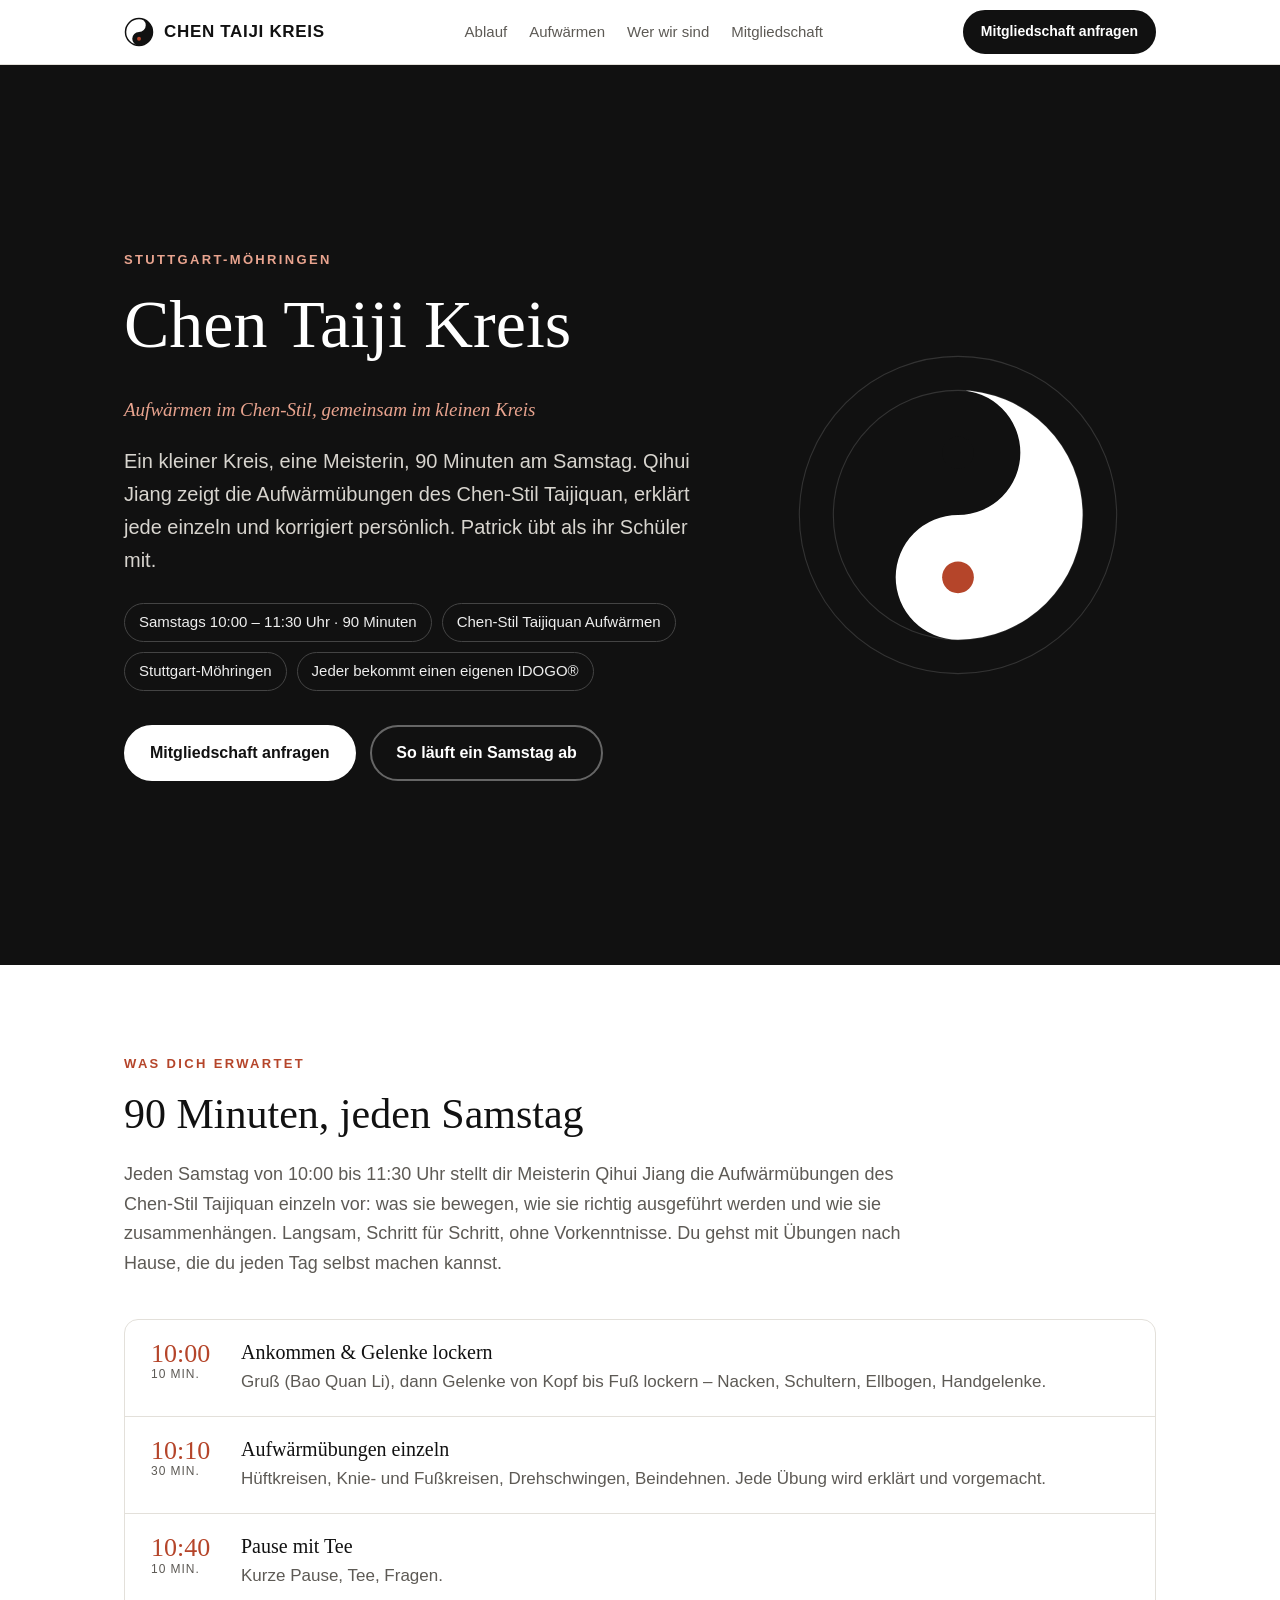
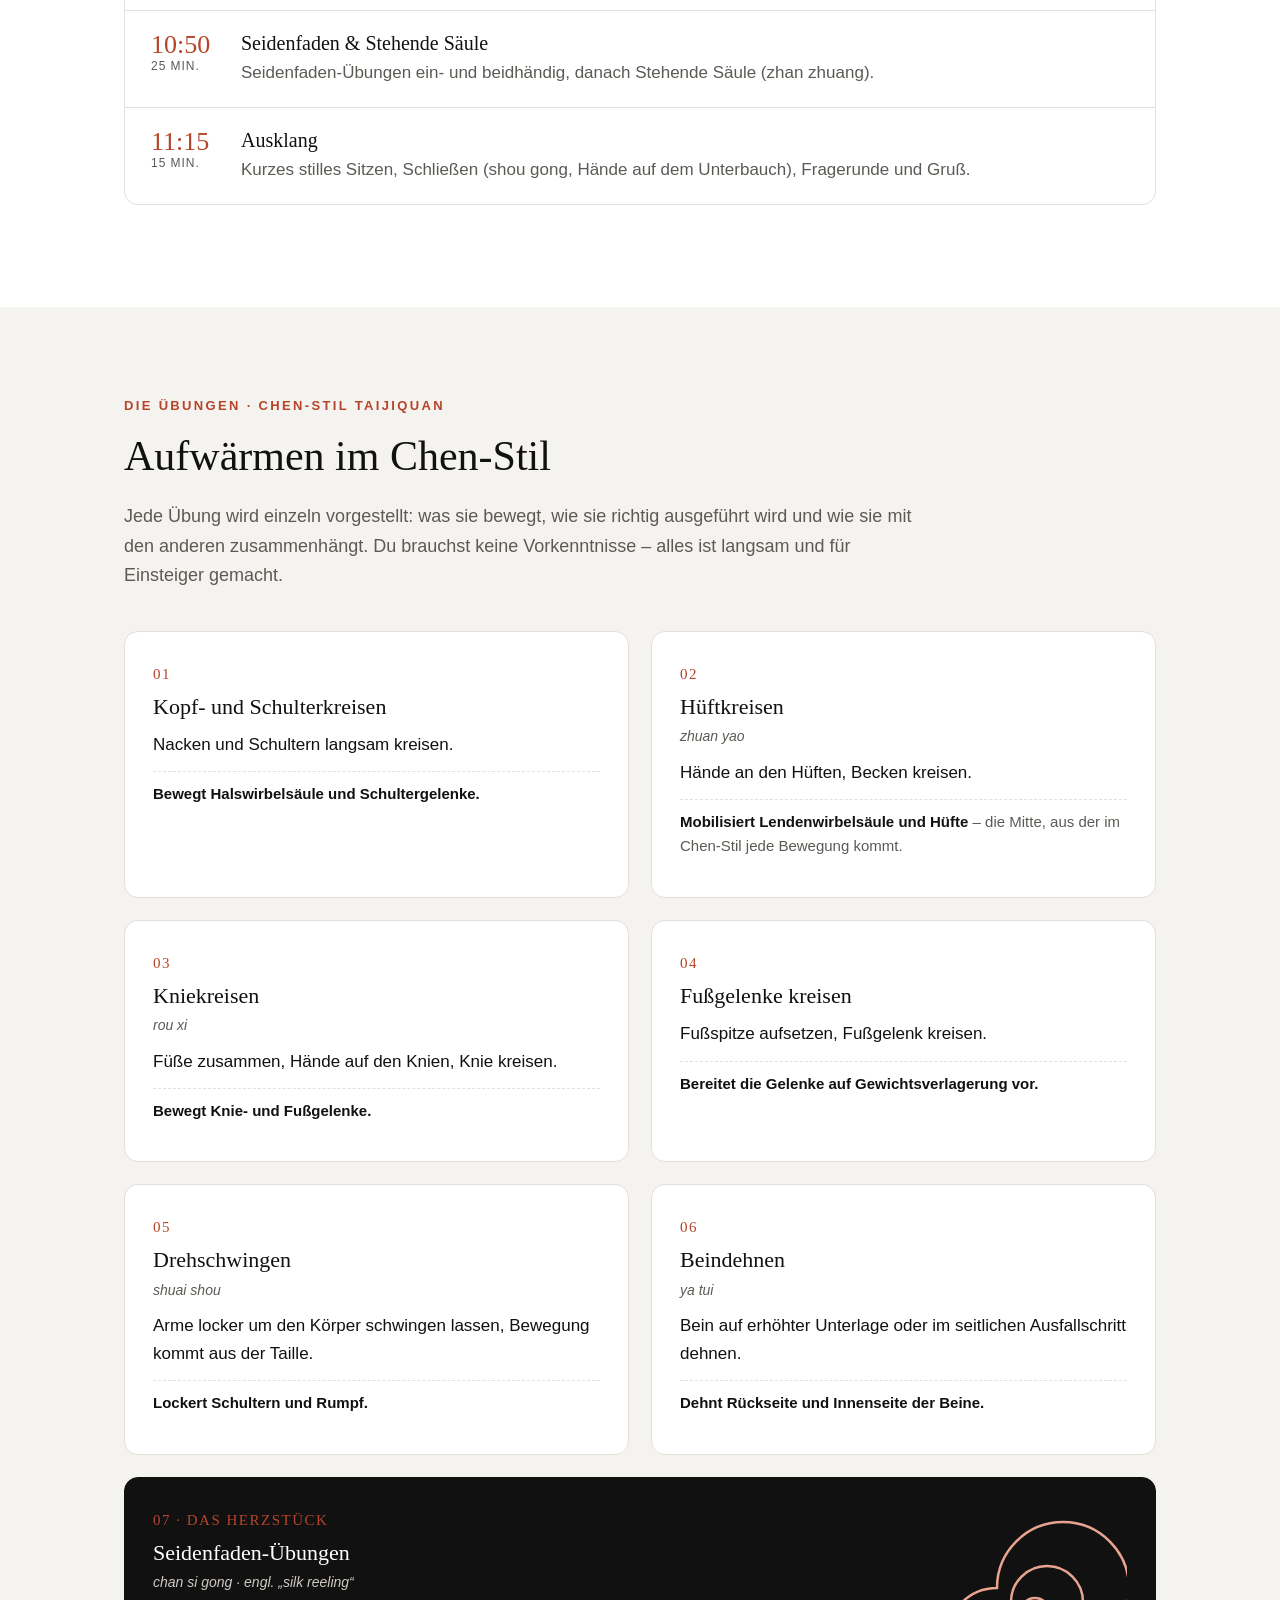
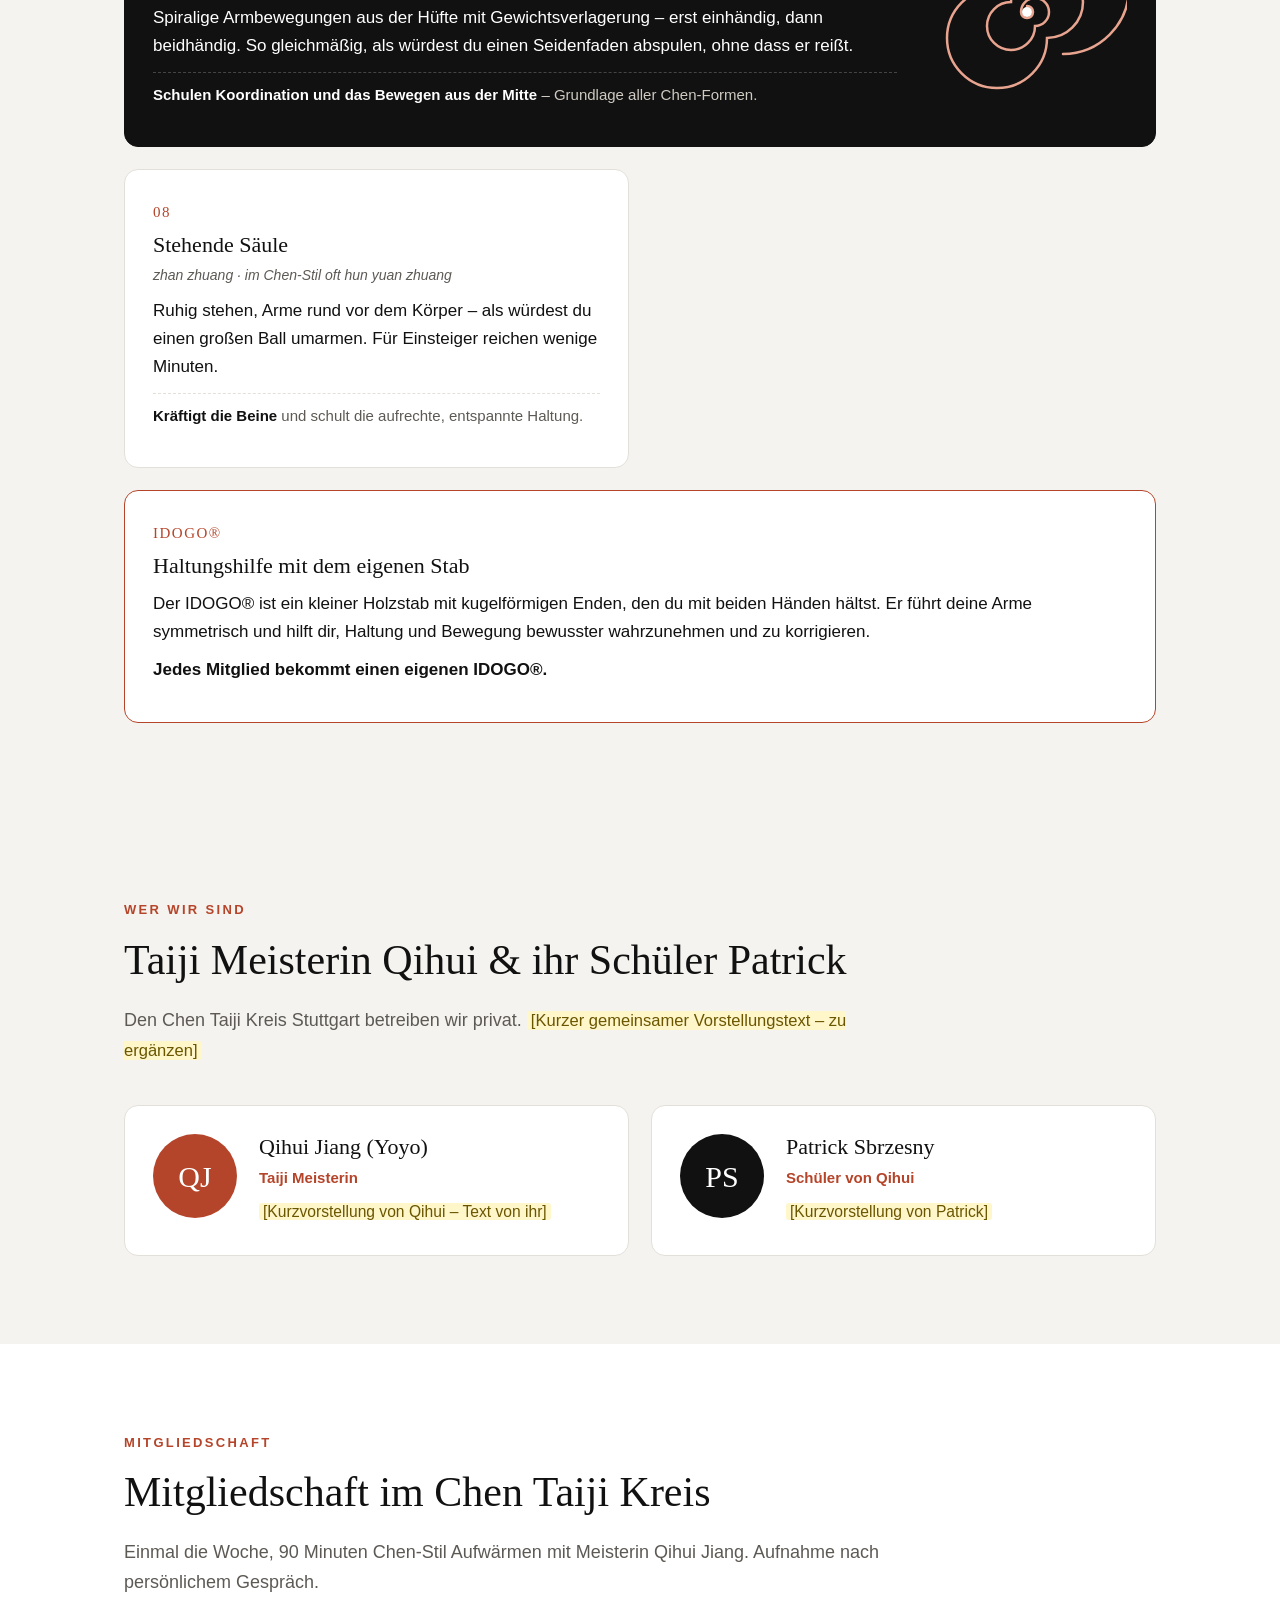
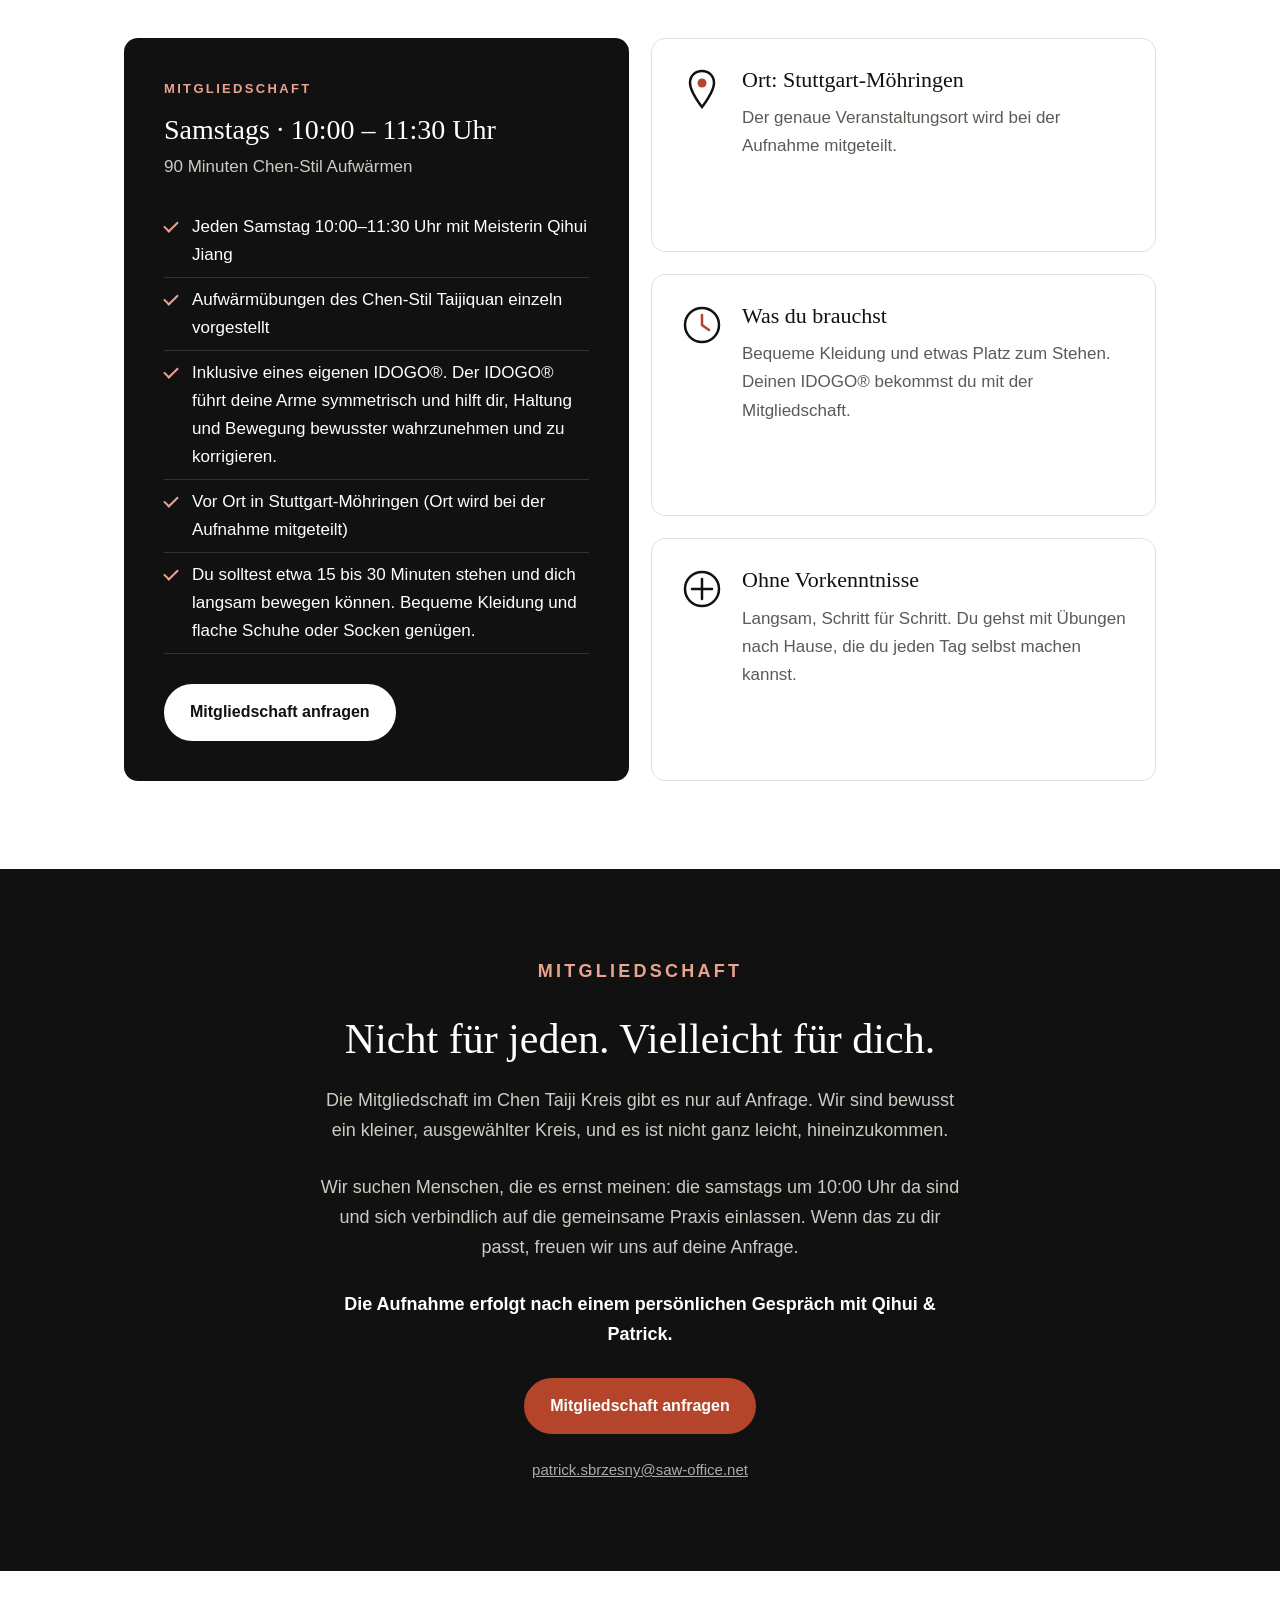
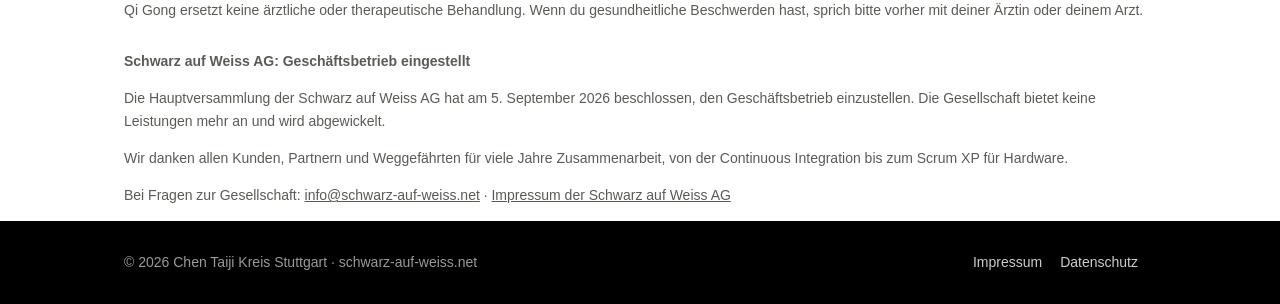
==== commit cabb6387: "Clubname und Einleitung: Chen Taiji Kreis Stuttgart Empfehlung Qi-Gong-Meister Nr. 2: Name, Tagline " ====
--- a/index.html
+++ b/index.html
@@ -2,8 +2,8 @@
 <html lang="de"><head>
 <meta charset="utf-8">
 <meta name="viewport" content="width=device-width, initial-scale=1">
-<title>Happy By Qi Gong XP – Qi Gong XP Club, samstags 10:00 Uhr</title>
-<meta name="description" content="Happy By Qi Gong XP: samstags 10:00–11:30 Uhr stellt Meisterin Qihui Jiang die Aufwärmübungen des Chen-Stil Taijiquan einzeln vor. 90 Minuten, Schritt für Schritt, ohne Vorkenntnisse. Qi Gong XP Club in Stuttgart-Möhringen.">
+<title>Chen Taiji Kreis Stuttgart – samstags 10:00 Uhr</title>
+<meta name="description" content="Chen Taiji Kreis Stuttgart: samstags 10:00–11:30 Uhr stellt Meisterin Qihui Jiang die Aufwärmübungen des Chen-Stil Taijiquan einzeln vor. 90 Minuten, Schritt für Schritt, ohne Vorkenntnisse. Kleiner Kreis in Stuttgart-Möhringen.">
 <meta name="robots" content="noindex">
 <style>
   :root{
@@ -186,9 +186,9 @@
 
 <header class="nav">
   <div class="wrap">
-    <a class="logo" href="#top" aria-label="Qi Gong XP Club">
+    <a class="logo" href="#top" aria-label="Chen Taiji Kreis Stuttgart">
       <svg viewBox="0 0 40 40" aria-hidden="true"><circle cx="20" cy="20" r="18" fill="none" stroke="#111" stroke-width="2"></circle><path d="M20 2a18 18 0 0 1 0 36a9 9 0 0 1 0-18a9 9 0 0 0 0-18z" fill="#111"></path><circle cx="20" cy="11" r="2.6" fill="#fff"></circle><circle cx="20" cy="29" r="2.6" fill="#b5452a"></circle></svg>
-      <span class="logo-text">QI GONG XP CLUB</span>
+      <span class="logo-text">CHEN TAIJI KREIS</span>
     </a>
     <nav aria-label="Hauptnavigation">
       <ul>
@@ -198,7 +198,7 @@
         <li><a href="#mitgliedschaft">Mitgliedschaft</a></li>
       </ul>
     </nav>
-    <a class="btn small" href="#kontakt">Club Mitgliedschaft anfragen</a>
+    <a class="btn small" href="#kontakt">Mitgliedschaft anfragen</a>
   </div>
 </header>
 
@@ -208,16 +208,17 @@
 <section class="hero" aria-labelledby="hero-title">
   <div class="wrap">
     <div>
-      <p class="eyebrow">Qi Gong XP Club</p>
-      <h1 id="hero-title">Happy By <span style="white-space:nowrap">Qi Gong eXperience</span></h1>
-      <p class="tagline" lang="en">Chen Stil Qi Gong · agile eXperience · social, mental and spiritual energy experience</p>
+      <p class="eyebrow">Stuttgart-Möhringen</p>
+      <h1 id="hero-title">Chen Taiji Kreis</h1>
+      <p class="tagline">Aufwärmen im Chen-Stil, gemeinsam im kleinen Kreis</p>
+      <p class="lead">Ein kleiner Kreis, eine Meisterin, 90 Minuten am Samstag. Qihui Jiang zeigt die Aufwärmübungen des Chen-Stil Taijiquan, erklärt jede einzeln und korrigiert persönlich. Patrick übt als ihr Schüler mit.</p>
       <ul class="facts">
-        <li>Gib Deiner Energie den 24 Stunden pulse</li>
-        <li>Samstags 10:00 – 11:30 Uhr · 90 Minuten Chen-Stil Aufwärmen</li>
+        <li>Samstags 10:00 – 11:30 Uhr · 90 Minuten</li>
+        <li>Chen-Stil Taijiquan Aufwärmen</li>
         <li>Stuttgart-Möhringen</li>
         <li>Jeder bekommt einen eigenen IDOGO®</li>
       </ul>
-      <a class="btn" href="#kontakt">Club Mitgliedschaft anfragen</a>
+      <a class="btn" href="#kontakt">Mitgliedschaft anfragen</a>
       <a class="btn ghost" href="#ablauf">So läuft ein Samstag ab</a>
     </div>
     <div class="hero-art" aria-hidden="true">
@@ -360,14 +361,14 @@
 <section id="wir" class="alt" aria-labelledby="wir-title">
   <div class="wrap">
     <p class="eyebrow">Wer wir sind</p>
-    <h2 id="wir-title">Qi Gong XP Meisterin Qihui &amp; ihr Schüler Patrick</h2>
-    <p class="intro">Den Qi Gong XP Club betreiben wir privat. <span class="ph">[Kurzer gemeinsamer Vorstellungstext – zu ergänzen]</span></p>
+    <h2 id="wir-title">Taiji Meisterin Qihui &amp; ihr Schüler Patrick</h2>
+    <p class="intro">Den Chen Taiji Kreis Stuttgart betreiben wir privat. <span class="ph">[Kurzer gemeinsamer Vorstellungstext – zu ergänzen]</span></p>
     <div class="people">
       <div class="person q2">
         <div class="avatar" aria-hidden="true">QJ</div>
         <div>
           <h3>Qihui Jiang (Yoyo)</h3>
-          <p class="role">Qi Gong XP Meisterin</p>
+          <p class="role">Taiji Meisterin</p>
           <p><span class="ph">[Kurzvorstellung von Qihui – Text von ihr]</span></p>
         </div>
       </div>
@@ -387,11 +388,11 @@
 <section id="mitgliedschaft" aria-labelledby="mitglied-title">
   <div class="wrap">
     <p class="eyebrow">Mitgliedschaft</p>
-    <h2 id="mitglied-title">Qi Gong XP Club Membership</h2>
+    <h2 id="mitglied-title">Mitgliedschaft im Chen Taiji Kreis</h2>
     <p class="intro">Einmal die Woche, 90 Minuten Chen-Stil Aufwärmen mit Meisterin Qihui Jiang. Aufnahme nach persönlichem Gespräch.</p>
     <div class="pricing">
       <div class="price-card">
-        <p class="eyebrow" style="color:#e9a48f">Club Membership</p>
+        <p class="eyebrow" style="color:#e9a48f">Mitgliedschaft</p>
         <h3 style="color:#fff;font-size:28px;margin:10px 0 6px">Samstags · 10:00 – 11:30 Uhr</h3>
         <p style="color:#cfcac2;margin:0 0 8px">90 Minuten Chen-Stil Aufwärmen</p>
         <ul>
@@ -401,7 +402,7 @@
           <li>Vor Ort in Stuttgart-Möhringen (Ort wird bei der Aufnahme mitgeteilt)</li>
           <li>Du solltest etwa 15 bis 30 Minuten stehen und dich langsam bewegen können. Bequeme Kleidung und flache Schuhe oder Socken genügen.</li>
         </ul>
-        <a class="btn" href="#kontakt">Club Mitgliedschaft anfragen</a>
+        <a class="btn" href="#kontakt">Mitgliedschaft anfragen</a>
       </div>
       <div class="modes">
         <div class="mode">
@@ -433,12 +434,12 @@
 <!-- KONTAKT -->
 <section id="kontakt" class="contact" aria-labelledby="kontakt-title">
   <div class="wrap">
-    <p class="eyebrow" style="color:#e9a48f">Club Mitgliedschaft</p>
+    <p class="eyebrow" style="color:#e9a48f">Mitgliedschaft</p>
     <h2 id="kontakt-title">Nicht für jeden. Vielleicht für dich.</h2>
-    <p>Die Mitgliedschaft im Qi Gong XP Club gibt es nur auf Anfrage. Wir sind bewusst ein kleiner, ausgewählter Kreis, und es ist nicht ganz leicht, hineinzukommen.</p>
+    <p>Die Mitgliedschaft im Chen Taiji Kreis gibt es nur auf Anfrage. Wir sind bewusst ein kleiner, ausgewählter Kreis, und es ist nicht ganz leicht, hineinzukommen.</p>
     <p>Wir suchen Menschen, die es ernst meinen: die samstags um 10:00 Uhr da sind und sich verbindlich auf die gemeinsame Praxis einlassen. Wenn das zu dir passt, freuen wir uns auf deine Anfrage.</p>
     <p style="color:#fff"><strong>Die Aufnahme erfolgt nach einem persönlichen Gespräch mit Qihui &amp; Patrick.</strong></p>
-    <a class="btn" href="mailto:patrick.sbrzesny@saw-office.net?subject=Anfrage%20Club%20Mitgliedschaft%20%E2%80%93%20Happy%20By%20Qi%20Gong%20XP">Club Mitgliedschaft anfragen</a>
+    <a class="btn" href="mailto:patrick.sbrzesny@saw-office.net?subject=Anfrage%20Mitgliedschaft%20%E2%80%93%20Chen%20Taiji%20Kreis%20Stuttgart">Mitgliedschaft anfragen</a>
     <div class="meta"><a href="mailto:patrick.sbrzesny@saw-office.net">patrick.sbrzesny@saw-office.net</a></div>
   </div>
 </section>
@@ -457,7 +458,7 @@
 
 <footer>
   <div class="wrap">
-    <div>© 2026 Qi Gong XP Club · schwarz-auf-weiss.net</div>
+    <div>© 2026 Chen Taiji Kreis Stuttgart · schwarz-auf-weiss.net</div>
     <div><a href="impressum.html">Impressum</a><a href="datenschutz.html">Datenschutz</a></div>
   </div>
 </footer>
